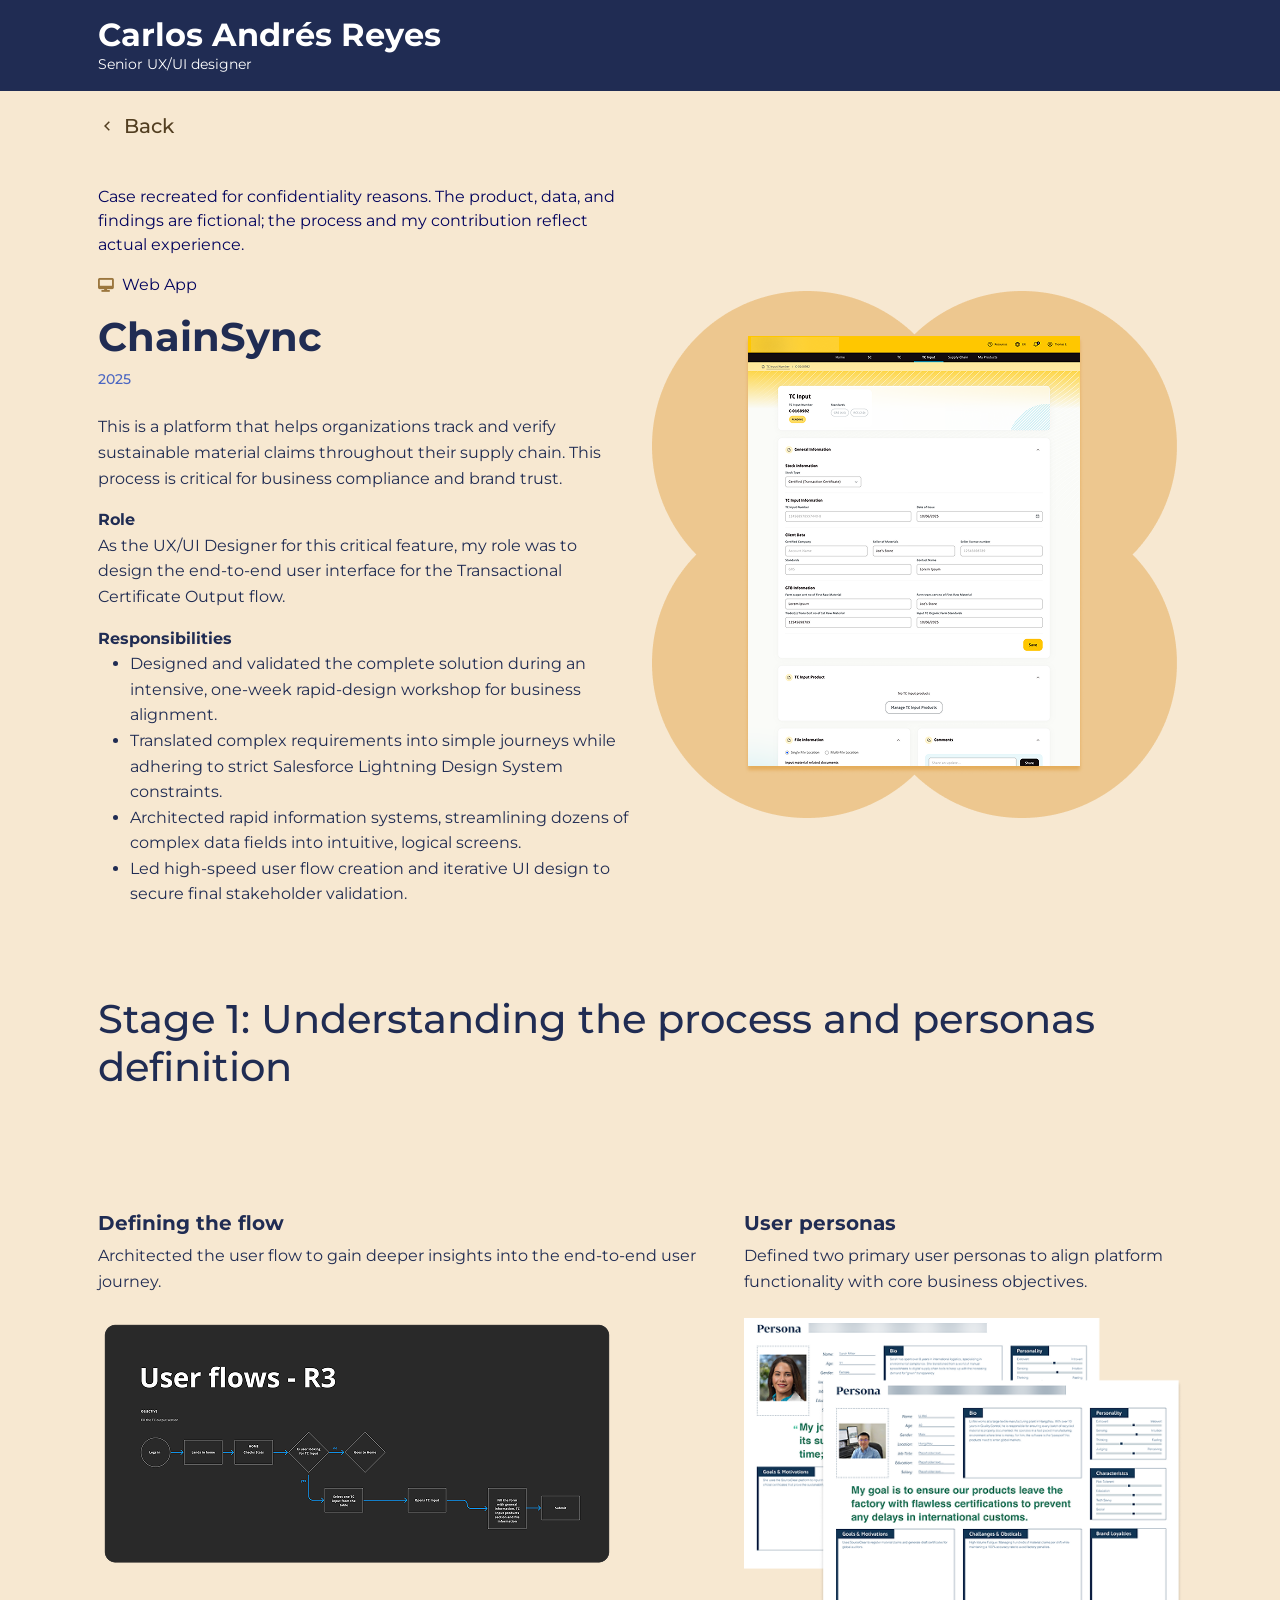
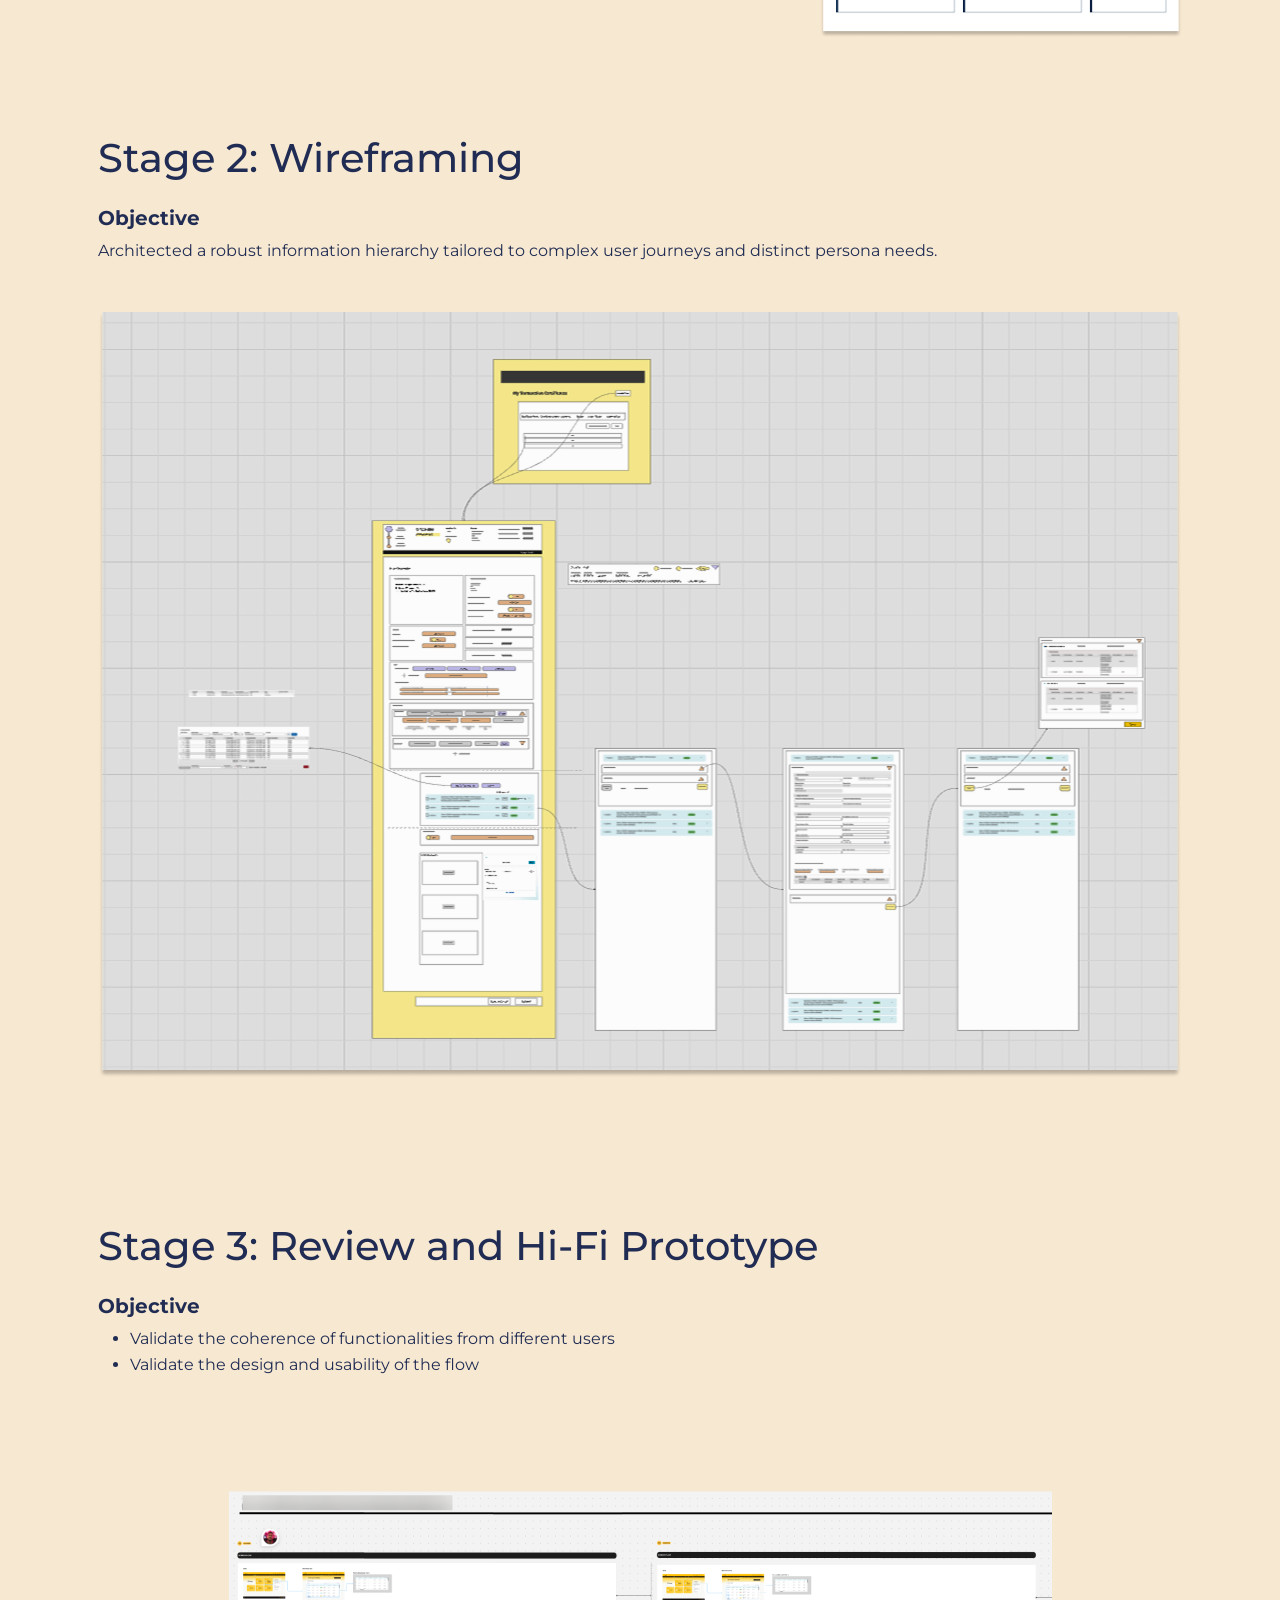
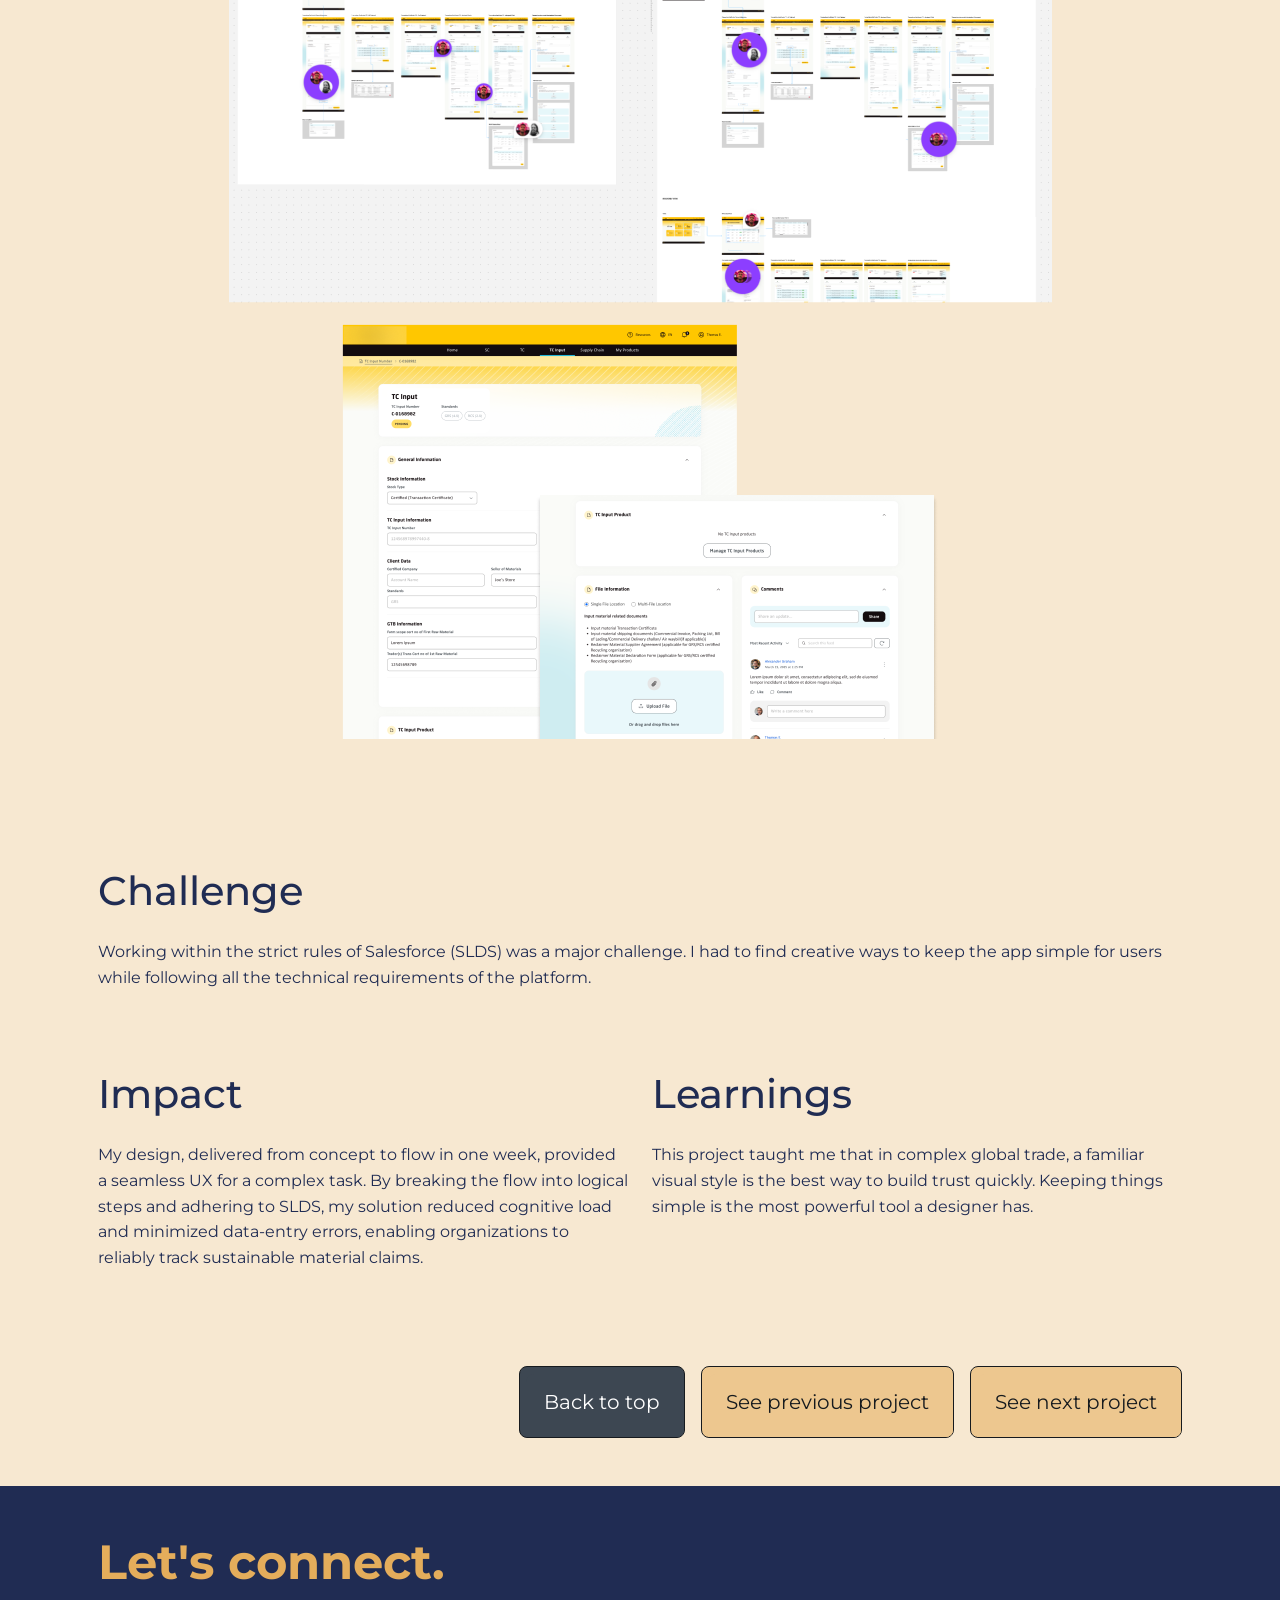
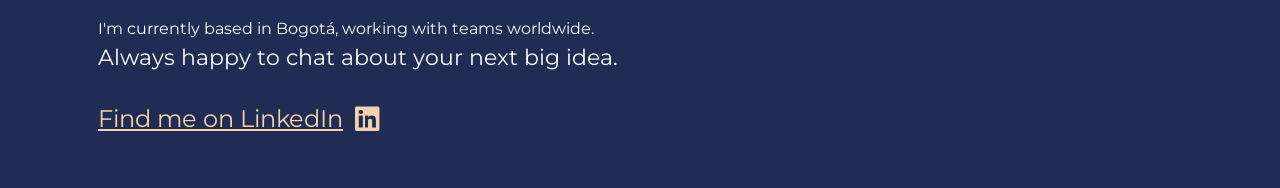
==== chainSync.html @ ac14415d "Mi primer commit - Portafolio" ====
<!DOCTYPE html>
<html lang="en">
<head>
    <meta charset="UTF-8">
    <meta name="viewport" content="width=device-width, initial-scale=1.0">
    <title>ChainSync Project | Carlos Andrés Reyes</title>
    
    <!-- Bootstrap 5.3 CSS -->
    <link href="https://cdn.jsdelivr.net/npm/bootstrap@5.3.2/dist/css/bootstrap.min.css" rel="stylesheet">
    
    <!-- Google Fonts -->
    <link rel="preconnect" href="https://fonts.googleapis.com">
    <link rel="preconnect" href="https://fonts.gstatic.com" crossorigin>
    <link href="https://fonts.googleapis.com/css2?family=Montserrat:wght@400;500;600;700;800;900&family=Poppins:ital,wght@0,400;0,600;1,400;1,500&display=swap" rel="stylesheet">
    
    <!-- Font Awesome -->
    <link rel="stylesheet" href="https://cdnjs.cloudflare.com/ajax/libs/font-awesome/6.5.1/css/all.min.css">
    
    <!-- Custom CSS -->
    <link rel="stylesheet" href="assets/css/style.css">

    <!-- Favicon -->
    <link rel="icon" type="image/png" sizes="96x96" href="assets/favicon/favicon-96x96.png">
    <link rel="icon" type="image/svg+xml" href="assets/favicon/favicon.svg">
    <link rel="shortcut icon" href="assets/favicon/favicon.ico">
    <link rel="apple-touch-icon" sizes="180x180" href="assets/favicon/apple-touch-icon.png">
    <link rel="manifest" href="assets/favicon/site.webmanifest">
    <!-- Google tag (gtag.js) -->
<script async src="https://www.googletagmanager.com/gtag/js?id=G-XY3TN9X7HS"></script>
<script>
  window.dataLayer = window.dataLayer || [];
  function gtag(){dataLayer.push(arguments);}
  gtag('js', new Date());

  gtag('config', 'G-XY3TN9X7HS');
</script>
</head>
<body>
    <!-- Header -->
    <header class="bg-dark-blue sticky-top">
        <div class="container-custom">
            <nav class="navbar navbar-expand-lg navbar-dark py-3">
                <div class="container-fluid px-0">
                    <a class="navbar-brand" href="index.html">
                        <div class="brand-text">
                            <h1 class="brand-name mb-0">Carlos Andrés Reyes</h1>
                            <p class="brand-subtitle mb-0">Senior UX/UI designer</p>
                        </div>
                    </a>
                </div>
            </nav>
        </div>
    </header>

    <!-- Main Content -->
    <main class="bg-beige">
        <!-- Back Link -->
        <div class="container-custom">
            <div class="back-link">
                <a href="index.html#work">
                    <svg width="18" height="18" viewBox="0 0 18 18" fill="none" class="back-arrow">
                        <path d="M9.879 9L6.1665 5.2875L7.227 4.227L12 9L7.227 13.773L6.1665 12.7125L9.879 9Z" fill="#523E21"/>
                    </svg>
                    Back
                </a>
            </div>
        </div>

        <!-- Hero Section -->
        <section class="hero-image-section">
            <div class="container-custom">
                <div class="row align-items-center">
                    <div class="col-lg-6">
                        <div class="project-badge mb-3">
                             <span>Case recreated for confidentiality reasons. The product, data, and findings are fictional; the process and my contribution reflect actual experience.</span>
                        </div>
                        <div class="project-badge mb-3">
                            <i class="fas fa-desktop"></i>
                            <span>Web App</span>
                        </div>
                        <h1 class="project-hero-title mb-2">ChainSync</h1>
                        <p class="project-hero-year mb-4">2025</p>
                        
                        <div class="project-description">
                            <p>This is a platform that helps organizations track and verify sustainable material claims throughout their supply chain. This process is critical for business compliance and brand trust.</p>
                            
                            <p class="mt-3"><strong>Role</strong></p>
                            <p>As the UX/UI Designer for this critical feature, my role was to design the end-to-end user interface for the Transactional Certificate Output flow.</p>
                            
                            <p class="mt-3"><strong>Responsibilities</strong></p>
                            <ul>
                                <li>Designed and validated the complete solution during an intensive, one-week rapid-design workshop for business alignment.</li>
                                <li>Translated complex requirements into simple journeys while adhering to strict Salesforce Lightning Design System constraints.</li>
                                <li>Architected rapid information systems, streamlining dozens of complex data fields into intuitive, logical screens.</li>
                                <li>Led high-speed user flow creation and iterative UI design to secure final stakeholder validation.</li>
                            </ul>
                        </div>
                    </div>
                    <div class="col-lg-6">
                        <div class="position-relative">
                            
                            <img src="assets/img/CS-001.png" alt="ChainSync Interface" class="img-fluid">
                        </div>
                    </div>
                </div>
            </div>
        </section>

        <!-- Stage 1 -->
        <section class="py-5">
            <div class="container-custom">
                <h2 class="section-stage-title mb-4">Stage 1: Understanding the process and personas definition</h2>
            </div>
        </section>

        <section class="py-5">
            <div class="container-custom">
                <div class="row g-4">
                    <div class="col-lg-7">
                        <h3 class="subsection-title">Defining the flow</h3>
                        <p class="subsection-description mb-4">Architected the user flow to gain deeper insights into the end-to-end user journey.</p>
                        <img src="assets/img/CS-002.png" alt="User Flow Diagram" >
                    </div>
                    <div class="col-lg-5">
                        <h3 class="subsection-title">User personas</h3>
                        <p class="subsection-description mb-4">Defined two primary user personas to align platform functionality with core business objectives.</p>
                        <div class="position-relative">
                            <img src="assets/img/CS-003.png" alt="User Persona 1" class="img-fluid">
                        </div>
                    </div>
                </div>
            </div>
        </section>

        <!-- Stage 2 -->
        <section class="py-5">
            <div class="container-custom">
                <h2 class="section-stage-title text-left mb-4">Stage 2: Wireframing</h2>
                
                <div class="my-4">
                    <h3 class="subsection-title">Objective</h3>
                    <p class="subsection-description">Architected a robust information hierarchy tailored to complex user journeys and distinct persona needs.</p>
                </div>
                
                <div class="text-center my-5">
                    <img src="assets/img/CS-004.png" alt="Wireframe" class="img-fluid">
                </div>
            </div>
        </section>

        <!-- Stage 3 -->
        <section class="py-5">
            <div class="container-custom">
                <h2 class="section-stage-title text-left mb-4">Stage 3: Review and Hi-Fi Prototype</h2>
                
                <div class="my-4">
                    <h3 class="subsection-title">Objective</h3>
                    <ul class="subsection-description">
                        <li>Validate the coherence of functionalities from different users</li>
                        <li>Validate the design and usability of the flow</li>
                    </ul>
                </div>
                
                <div class="text-center my-5">
                    <img src="assets/img/CS-005.png" alt="Hi-Fi Prototype" class="img-fluid">
                </div>
            </div>
        </section>

        <!-- Challenge Section -->
        <section class="challenge-section">
            <div class="container-custom">
                <h2 class="section-heading">Challenge</h2>
                <p class="section-text text-left mx-auto" style="max-width: 1148px;">
                    Working within the strict rules of Salesforce (SLDS) was a major challenge. I had to find creative ways to keep the app simple for users while following all the technical requirements of the platform.
                </p>
            </div>
        </section>

        <!-- Impact & Learnings Section -->
        <section class="py-5">
            <div class="container-custom">
                <div class="row g-4">
                    <div class="col-md-6">
                        <h2 class="section-heading">Impact</h2>
                        <p class="section-text">
                            My design, delivered from concept to flow in one week, provided a seamless UX for a complex task. By breaking the flow into logical steps and adhering to SLDS, my solution reduced cognitive load and minimized data-entry errors, enabling organizations to reliably track sustainable material claims.
                        </p>
                    </div>
                    <div class="col-md-6">
                        <h2 class="section-heading">Learnings</h2>
                        <p class="section-text">
                            This project taught me that in complex global trade, a familiar visual style is the best way to build trust quickly. Keeping things simple is the most powerful tool a designer has.
                        </p>
                    </div>
                </div>
            </div>
        </section>

        <!-- Navigation Buttons -->
        <section class="py-5">
            <div class="container-custom">
                <div class="d-flex justify-content-end gap-3 flex-wrap">
                    <a href="#" class="btn-secondary-custom back-to-top">Back to top</a>
                    <a href="neurosync.html" class="btn-primary-custom">See previous project</a>
                    <a href="retail-app.html" class="btn-primary-custom">See next project</a>
                </div>
            </div>
        </section>
    </main>

    <!-- Footer -->
    <footer class="footer bg-dark-blue">
        <div class="container-custom">
            <div class="py-5">
                <h2 class="footer-title">Let's connect.</h2>
                <div class="footer-content mt-4">
                    <p class="footer-text">I'm currently based in Bogotá, working with teams worldwide.</p>
                    <p class="footer-highlight">Always happy to chat about your next big idea.</p>
                </div>
                <div class="footer-links mt-4">
                    <a href="https://www.linkedin.com/in/carlosandresreyes" target="_blank" class="footer-link">
                        Find me on LinkedIn
                    </a>
                    <a href="https://www.linkedin.com/in/carlosandresreyes" target="_blank" class="footer-icon">
                        <i class="fab fa-linkedin"></i>
                    </a>
                </div>
            </div>
        </div>
    </footer>

    <!-- Bootstrap 5 JS -->
    <script src="https://cdn.jsdelivr.net/npm/bootstrap@5.3.2/dist/js/bootstrap.bundle.min.js"></script>
    
    <!-- Custom JS -->
    <script src="assets/js/main.js"></script>
</body>
</html>
---- assets/css/style.css ----
/* ============================================
   CSS Variables & Root Styles
   ============================================ */
:root {
    --color-beige: #f7e8d1;
    --color-dark-blue: #202c53;
    --color-gold: #edc78f;
    --color-gold-dark: #e4ad5b;
    --color-gold-light: #f1d4aa;
    --color-text-dark: #03045e;
    --color-text-medium: #4c67c2;
    --color-brown: #523e21;
    --color-brown-gold: #9b763e;
    --color-dark-gray: #3d4752;
    --color-white: #ffffff;
    
    --font-montserrat: 'Montserrat', sans-serif;
    --font-poppins: 'Poppins', sans-serif;
}

/* ============================================
   Global Styles
   ============================================ */
* {
    margin: 0;
    padding: 0;
    box-sizing: border-box;
}

body {
    font-family: var(--font-montserrat);
    background-color: var(--color-beige);
    color: var(--color-dark-blue);
    overflow-x: hidden;
}

html {
    scroll-behavior: smooth;
}

/* ============================================
   Typography
   ============================================ */
h1, h2, h3, h4, h5, h6 {
    font-family: var(--font-montserrat);
    font-weight: 700;
}

p {
    margin-bottom: 0;
}

/* ============================================
   Custom Container
   ============================================ */
.container-custom {
    max-width: 1280px;
    margin: 0 auto;
    padding-left: 98px;
    padding-right: 98px;
}

@media (max-width: 1024px) {
    .container-custom {
        padding-left: 48px;
        padding-right: 48px;
    }
}

@media (max-width: 768px) {
    .container-custom {
        padding-left: 24px;
        padding-right: 24px;
    }
}

/* ============================================
   Header Styles
   ============================================ */
.bg-dark-blue {
    background-color: var(--color-dark-blue) !important;
}

.navbar-brand {
    padding: 0;
}

.brand-text {
    color: var(--color-white);
}

.brand-name {
    font-size: 32px;
    font-weight: 700;
    line-height: 1.2;
}

.brand-subtitle {
    font-size: 14px;
    font-weight: 400;
}

.navbar-nav .nav-link {
    font-size: 14px;
    font-weight: 500;
    color: var(--color-white) !important;
    transition: all 0.3s ease;
    position: relative;
}

.navbar-nav .nav-link:hover {
    transform: translateY(-2px);
}

.navbar-nav .nav-link.active {
    font-weight: 600;
}

/* ============================================
   Hero Section
   ============================================ */
.hero-section {
    min-height: calc(100vh - 108px);
    display: flex;
    align-items: center;
}

.hero-greeting {
    font-size: 28px;
    font-weight: 400;
    color: var(--color-dark-blue);
    margin-bottom: 0;
}

.hero-title {
    font-size: 75px;
    font-weight: 700;
    line-height: 1.02;
    color: var(--color-dark-blue);
    margin: 3px 0;
}

.hero-location {
    font-size: 28px;
    font-weight: 400;
    color: var(--color-dark-blue);
    margin-top: 0;
}

/* Profile Image */
.profile-container {
    display: flex;
    justify-content: center;
    align-items: center;
}

.profile-circle {
    width: 331px;
    height: 331px;
    border-radius: 50%;
    position: relative;
    overflow: hidden;
    border: 4.4px solid #C0914C;
    background: linear-gradient(135deg, #fcfcfc 36.4%, #e7e7e7 79.84%);
}

.profile-image {
    width: 100%;
    height: 100%;
    object-fit: cover;
    position: relative;
    z-index: 1;
}

/* ============================================
   About Section
   ============================================ */
.about-section {
    padding-top: 80px !important;
    padding-bottom: 80px !important;
}

.section-title {
    font-size: 100px;
    font-weight: 700;
    color: var(--color-dark-blue);
    line-height: 1.16;
    margin-bottom: 32px;
}

.about-description {
    font-size: 24px;
    line-height: 1.6;
    color: var(--color-dark-blue);
    font-weight: 400;
}

/* Experience Timeline */
.experience-timeline {
    position: relative;
}

.timeline-item {
    position: relative;
    padding-left: 31px;
    margin-bottom: 52px;
}

.timeline-dot {
    position: absolute;
    left: 0;
    top: 13px;
    width: 13px;
    height: 13px;
    background-color: #3D549D;
    border-radius: 50%;
}

.timeline-content {
    padding-left: 20px;
}

.experience-title {
    font-size: 24px;
    font-weight: 700;
    color: var(--color-dark-blue);
    margin-bottom: 4px;
}

.experience-role {
    font-size: 20px;
    font-weight: 500;
    font-style: italic;
    color: var(--color-dark-blue);
    margin-bottom: 20px;
    font-family: var(--font-poppins);
}

.experience-description {
    font-size: 24px;
    line-height: 1.6;
    color: var(--color-dark-blue);
    font-weight: 400;
}

/* Skills Section */
.skills-section {
    margin-top: 48px;
}

.skills-title {
    font-size: 24px;
    font-weight: 700;
    color: var(--color-dark-blue);
    margin-bottom: 16px;
}

.skills-list {
    font-size: 24px;
    line-height: 1.6;
    color: var(--color-dark-blue);
    list-style-type: disc;
    padding-left: 24px;
}

.skills-description {
    font-size: 24px;
    line-height: 1.6;
    color: var(--color-dark-blue);
}

/* Custom Button */
.btn-custom {
    background-color: var(--color-gold);
    border: 1px solid #161a1e;
    border-radius: 6px;
    padding: 12px 24px;
    font-size: 20px;
    font-weight: 400;
    color: #161a1e;
    text-decoration: none;
    display: inline-block;
    position: relative;
    transition: all 0.3s ease;
}

.btn-custom::before {
    content: '';
    position: absolute;
    top: 7px;
    left: 6px;
    right: -7px;
    bottom: -7px;
    background-color: var(--color-gold);
    border-radius: 6px;
    z-index: -1;
}

.btn-custom:hover {
    transform: translateY(-2px);
    box-shadow: 0 4px 12px rgba(0, 0, 0, 0.15);
}

/* ============================================
   Work Section
   ============================================ */
.work-section {
    padding-top: 80px !important;
    padding-bottom: 80px !important;
}

.project-card {
    display: block;
    transition: transform 0.3s ease;
}

.project-card:hover {
    transform: translateY(-8px);
}

.project-image-container {
    width: 100%;
    height: 372px;
    background-color: #f5ee84;
    border-radius: 4px;
    overflow: hidden;
    position: relative;
}

.project-image {
    width: 100%;
    height: 100%;
    object-fit: cover;
}

.project-info {
    padding-top: 16px;
}

.project-date {
    font-size: 15px;
    font-style: italic;
    color: var(--color-text-dark);
    font-family: var(--font-poppins);
    margin-bottom: 4px;
}

.project-type {
    display: flex;
    align-items: center;
    gap: 8px;
    font-size: 16px;
    color: var(--color-text-dark);
    margin-bottom: 4px;
}

.project-type i {
    color: #c0914c;
    font-size: 14px;
}

.project-title {
    font-size: 24px;
    font-weight: 600;
    color: var(--color-text-dark);
    font-family: var(--font-poppins);
    margin: 0;
}

/* ============================================
   Footer Styles
   ============================================ */
.footer {
    background-color: var(--color-dark-blue);
    color: var(--color-white);
}

.footer-title {
    font-size: 48px;
    font-weight: 700;
    color: var(--color-gold-dark);
}

.footer-text {
    font-size: 16px;
    line-height: 1.6;
    color: var(--color-white);
}

.footer-highlight {
    font-size: 22px;
    color: var(--color-white);
    font-weight: 400;
}

.footer-links {
    display: flex;
    gap: 12px;
    align-items: center;
}

.footer-link {
    font-size: 24px;
    color: var(--color-gold-light);
    text-decoration: underline;
    transition: color 0.3s ease;
}

.footer-link:hover {
    color: var(--color-gold);
}

.footer-icon {
    font-size: 28px;
    color: var(--color-gold-light);
    transition: color 0.3s ease;
}

.footer-icon:hover {
    color: var(--color-gold);
}

/* ============================================
   Project Pages Styles
   ============================================ */
.back-link {
    padding: 20px 0;
}

.back-link a {
    display: flex;
    align-items: center;
    gap: 8px;
    text-decoration: none;
    color: var(--color-brown);
    font-size: 20px;
    font-weight: 500;
    transition: all 0.3s ease;
}

.back-link a:hover {
    transform: translateX(-4px);
}

.back-arrow {
    width: 18px;
    height: 18px;
    transform: rotate(180deg) scaleY(-1);
}

.hero-image-section {
    padding: 24px 0;
}

.hero-shape-container {
    position: relative;
    width: 525px;
    height: 527px;
}

.hero-shape-bg {
    fill: var(--color-gold);
}

.hero-screenshot {
    position: absolute;
    box-shadow: 0px 4px 4px rgba(228, 173, 91, 1);
}

.project-badge {
    display: inline-flex;
    align-items: center;
    gap: 8px;
    font-size: 16px;
    color: var(--color-text-dark);
}

.project-badge i {
    color: var(--color-brown-gold);
    font-size: 14px;
}

.project-hero-title {
    font-size: 40px;
    font-weight: 700;
    color: var(--color-dark-blue);
}

.project-hero-year {
    font-size: 14px;
    font-weight: 500;
    color: var(--color-text-medium);
}

.project-description {
    font-size: 16px;
    line-height: 1.6;
    color: var(--color-dark-blue);
}

.project-description strong {
    font-weight: 700;
}

.section-stage-title {
    font-size: 40px;
    font-weight: 500;
    color: var(--color-dark-blue);
}

.subsection-title {
    font-size: 20px;
    font-weight: 700;
    color: var(--color-dark-blue);
    margin-bottom: 8px;
}

.subsection-description {
    font-size: 16px;
    line-height: 1.6;
    color: var(--color-dark-blue);
}

.project-image-full {
    width: 100%;
    height: auto;
    box-shadow: 0 4px 4px rgba(0, 0, 0, 0.25);
}

.btn-secondary-custom {
    background-color: var(--color-dark-gray);
    border: 1px solid #161a1e;
    border-radius: 8px;
    padding: 20px 24px;
    font-size: 20px;
    color: var(--color-white);
    text-decoration: none;
    display: inline-block;
    position: relative;
    transition: all 0.3s ease;
}

.btn-secondary-custom::before {
    content: '';
    position: absolute;
    top: 7px;
    left: 6px;
    right: -7px;
    bottom: -7px;
    background-color: var(--color-dark-gray);
    border-radius: 8px;
    z-index: -1;
}

.btn-primary-custom {
    background-color: var(--color-gold);
    border: 1px solid #161a1e;
    border-radius: 8px;
    padding: 20px 24px;
    font-size: 20px;
    color: #161a1e;
    text-decoration: none;
    display: inline-block;
    position: relative;
    transition: all 0.3s ease;
}

.btn-primary-custom::before {
    content: '';
    position: absolute;
    top: 7px;
    left: 6px;
    right: -7px;
    bottom: -7px;
    background-color: var(--color-gold);
    border-radius: 8px;
    z-index: -1;
}

.btn-secondary-custom:hover,
.btn-primary-custom:hover {
    transform: translateY(-2px);
}

/* Challenge, Impact, Learnings Sections */
.challenge-section,
.impact-section,
.learnings-section {
    padding: 32px 0;
}

.section-heading {
    font-size: 40px;
    font-weight: 500;
    color: var(--color-dark-blue);
    text-align: left;
    margin-bottom: 24px;
}

.section-text {
    font-size: 16px;
    line-height: 1.6;
    color: var(--color-dark-blue);
}

/* ============================================
   Responsive Design
   ============================================ */
@media (max-width: 992px) {
    .hero-title {
        font-size: 60px;
    }
    
    .section-title {
        font-size: 80px;
    }
    
    .about-description,
    .experience-description,
    .skills-list,
    .skills-description {
        font-size: 20px;
    }
    
    .profile-circle {
        width: 280px;
        height: 280px;
    }
}

@media (max-width: 768px) {
    .hero-greeting,
    .hero-location {
        font-size: 24px;
    }
    
    .hero-title {
        font-size: 48px;
    }
    
    .section-title {
        font-size: 60px;
    }
    
    .brand-name {
        font-size: 24px;
    }
    
    .footer-title {
        font-size: 36px;
    }
    
    .about-description,
    .experience-description,
    .skills-list,
    .skills-description {
        font-size: 18px;
    }
    
    .experience-title {
        font-size: 20px;
    }
    
    .experience-role {
        font-size: 18px;
    }
    
    .profile-circle {
        width: 240px;
        height: 240px;
    }
    
    .project-image-container {
        height: 280px;
    }
    
    .section-stage-title,
    .section-heading {
        font-size: 32px;
    }
}

@media (max-width: 576px) {
    .hero-title {
        font-size: 36px;
    }
    
    .section-title {
        font-size: 48px;
    }
    
    .hero-section {
        min-height: auto;
    }
    
    .profile-circle {
        width: 200px;
        height: 200px;
    }
    
    .footer-title {
        font-size: 28px;
    }
    
    .project-image-container {
        height: 240px;
    }
}

/* ============================================
   Utility Classes
   ============================================ */
.bg-beige {
    background-color: var(--color-beige) !important;
}

.text-gold {
    color: var(--color-gold) !important;
}

.text-dark-blue {
    color: var(--color-dark-blue) !important;
}

/* Smooth Transitions */
a,
button,
.project-card,
.nav-link {
    transition: all 0.3s ease;
}

/* ============================================
   Ripple Effect Animation
   ============================================ */
.ripple-effect {
    position: absolute;
    border-radius: 50%;
    background-color: rgba(255, 255, 255, 0.6);
    pointer-events: none;
    transform: scale(0);
    animation: ripple-animation 0.6s ease-out;
}

@keyframes ripple-animation {
    to {
        transform: scale(4);
        opacity: 0;
    }
}

/* Enhanced Button Transitions */
.btn-primary-custom,
.btn-secondary-custom,
.project-card {
    position: relative;
    overflow: hidden;
    transition: all 0.3s cubic-bezier(0.4, 0, 0.2, 1);
    will-change: transform;
}

.btn-primary-custom:hover,
.btn-secondary-custom:hover {
    box-shadow: 0 8px 16px rgba(155, 118, 62, 0.3);
}

.btn-primary-custom:active,
.btn-secondary-custom:active {
    transform: translateY(-2px) scale(0.98) !important;
}

/* ============================================
   AOS Animation Overrides
   ============================================ */
[data-aos] {
    pointer-events: auto;
}

.aos-animate {
    pointer-events: auto;
}

/* Smooth transition for language changes */
body {
    transition: opacity 0.15s ease-in-out;
}
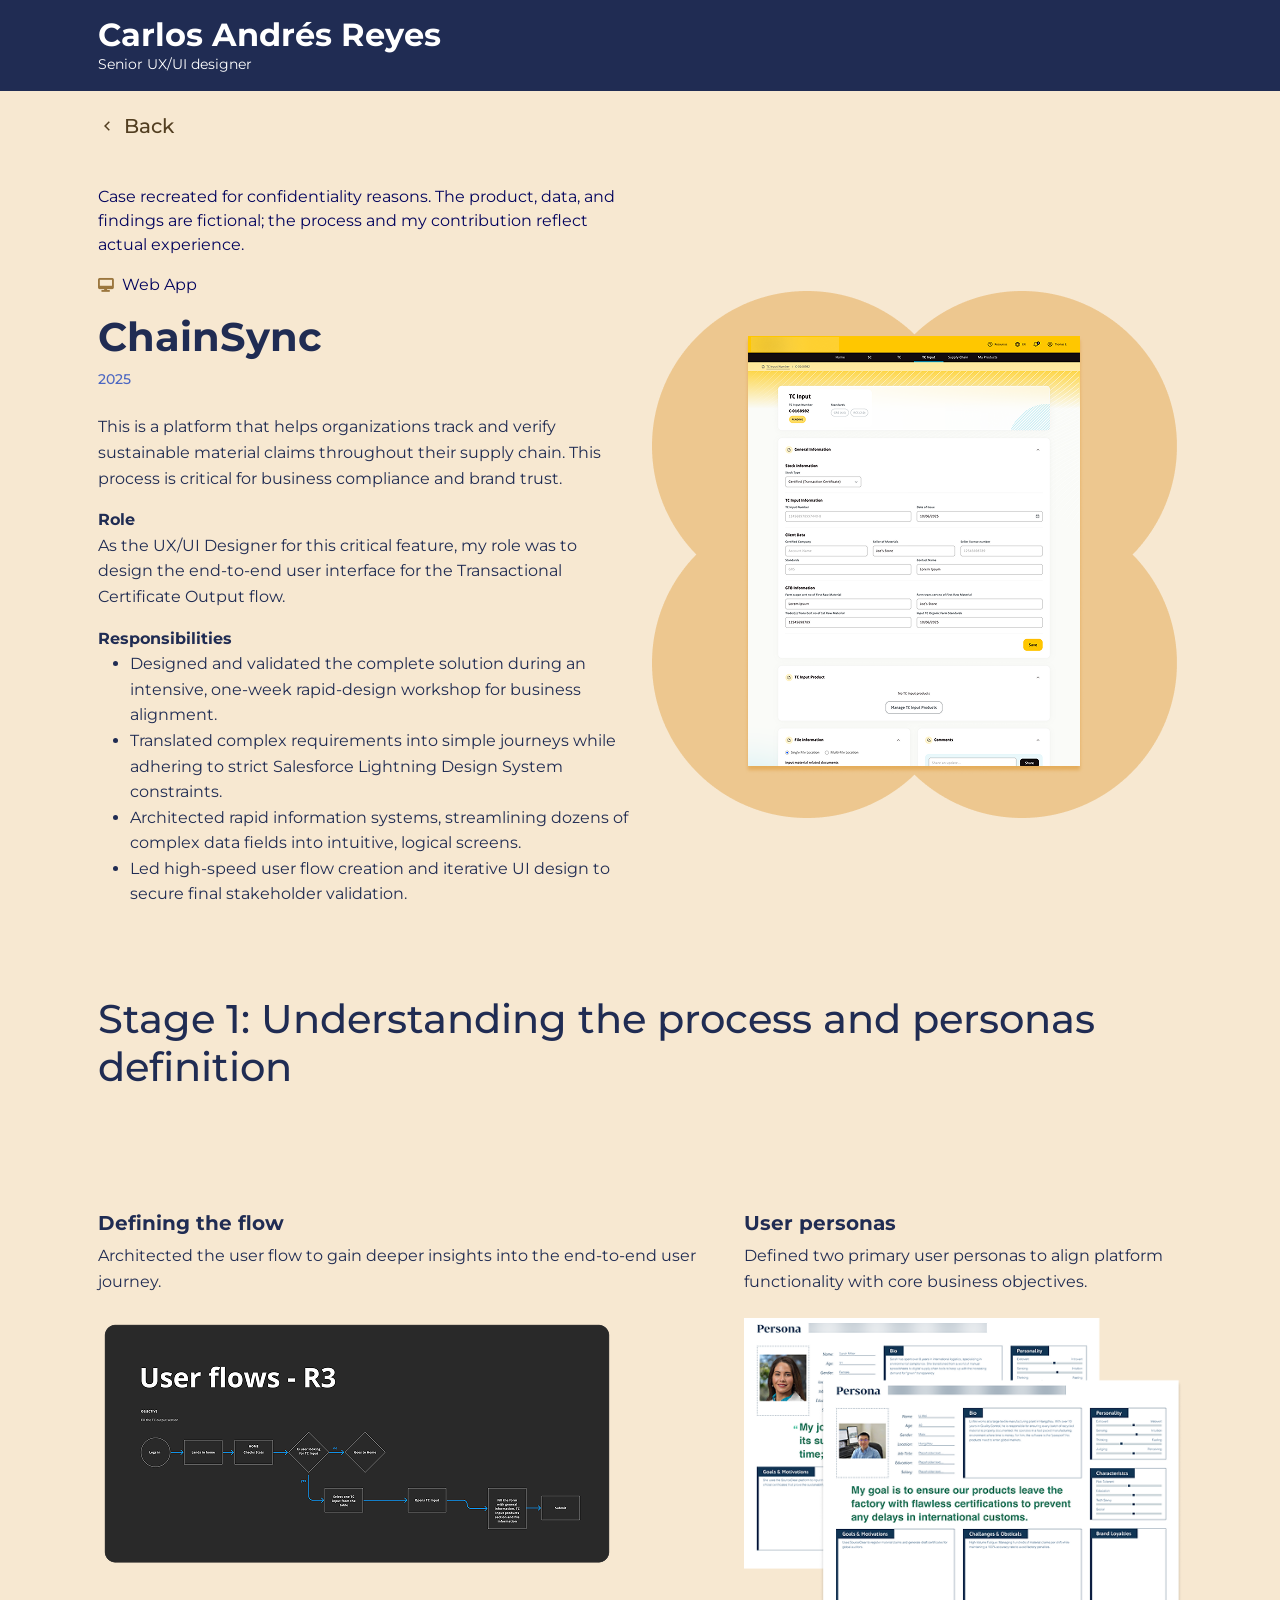
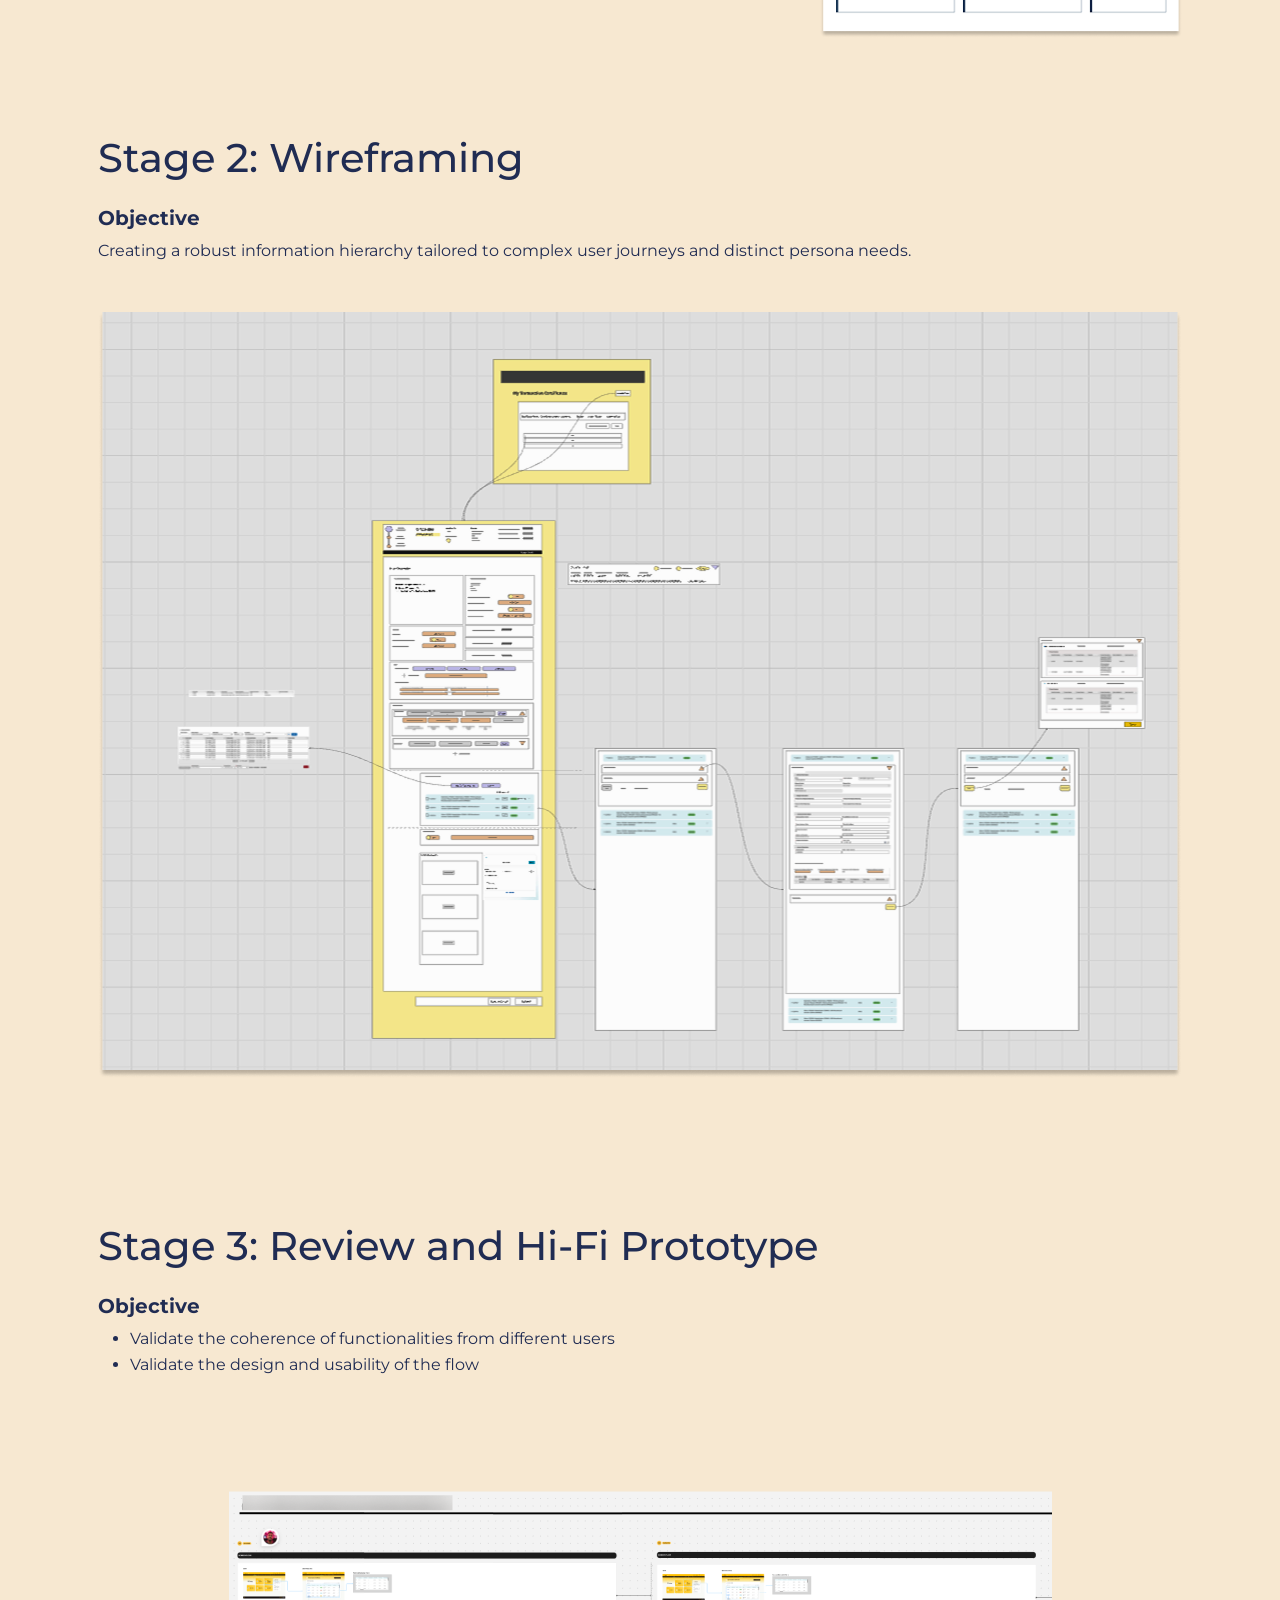
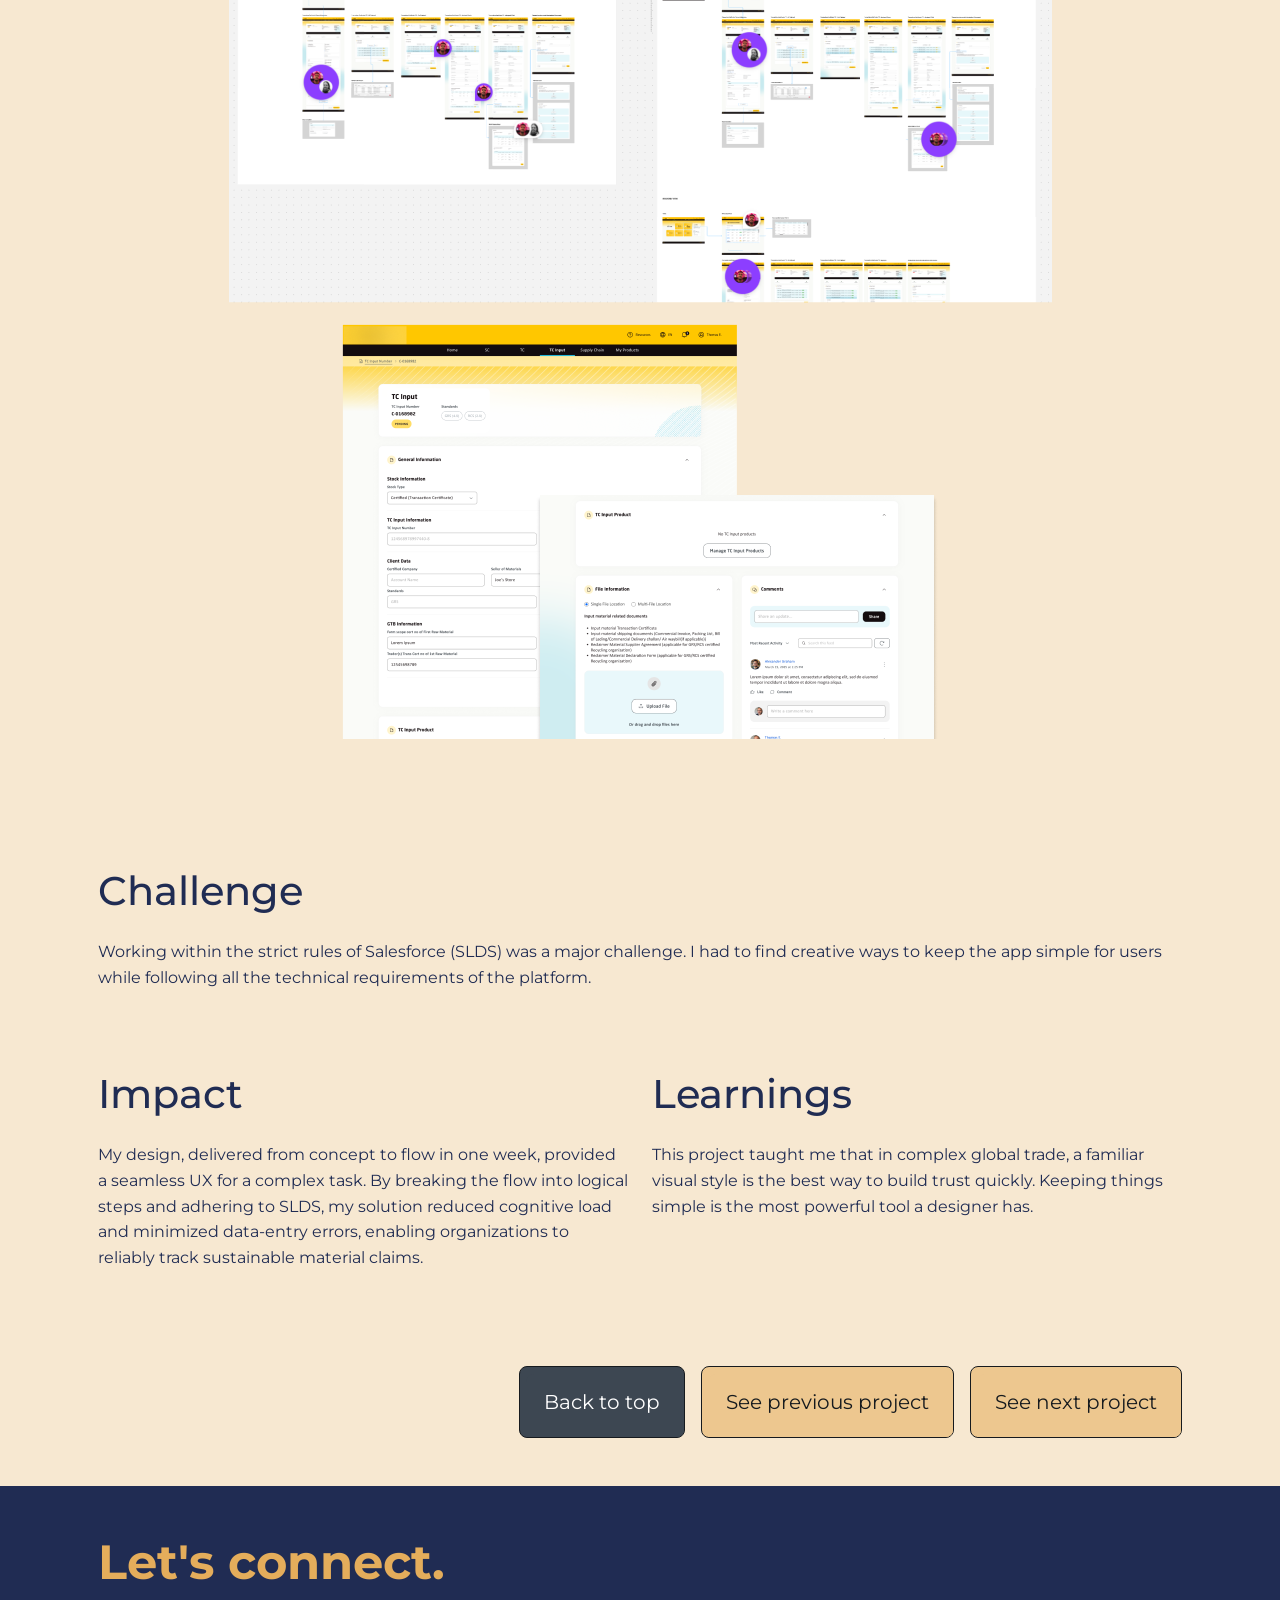
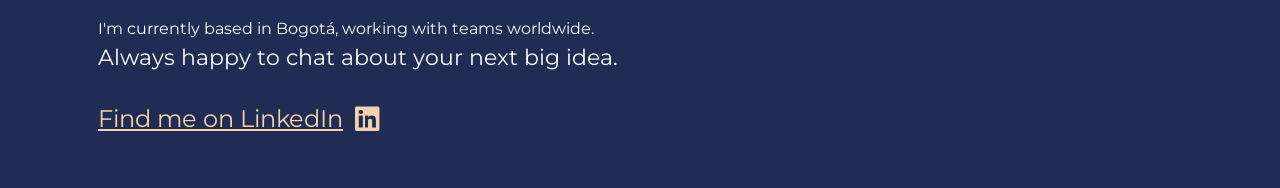
==== commit 006df110: "cambio de texto en objetivo" ====
--- a/chainSync.html
+++ b/chainSync.html
@@ -139,7 +139,7 @@
                 
                 <div class="my-4">
                     <h3 class="subsection-title">Objective</h3>
-                    <p class="subsection-description">Architected a robust information hierarchy tailored to complex user journeys and distinct persona needs.</p>
+                    <p class="subsection-description">Creating a robust information hierarchy tailored to complex user journeys and distinct persona needs.</p>
                 </div>
                 
                 <div class="text-center my-5">
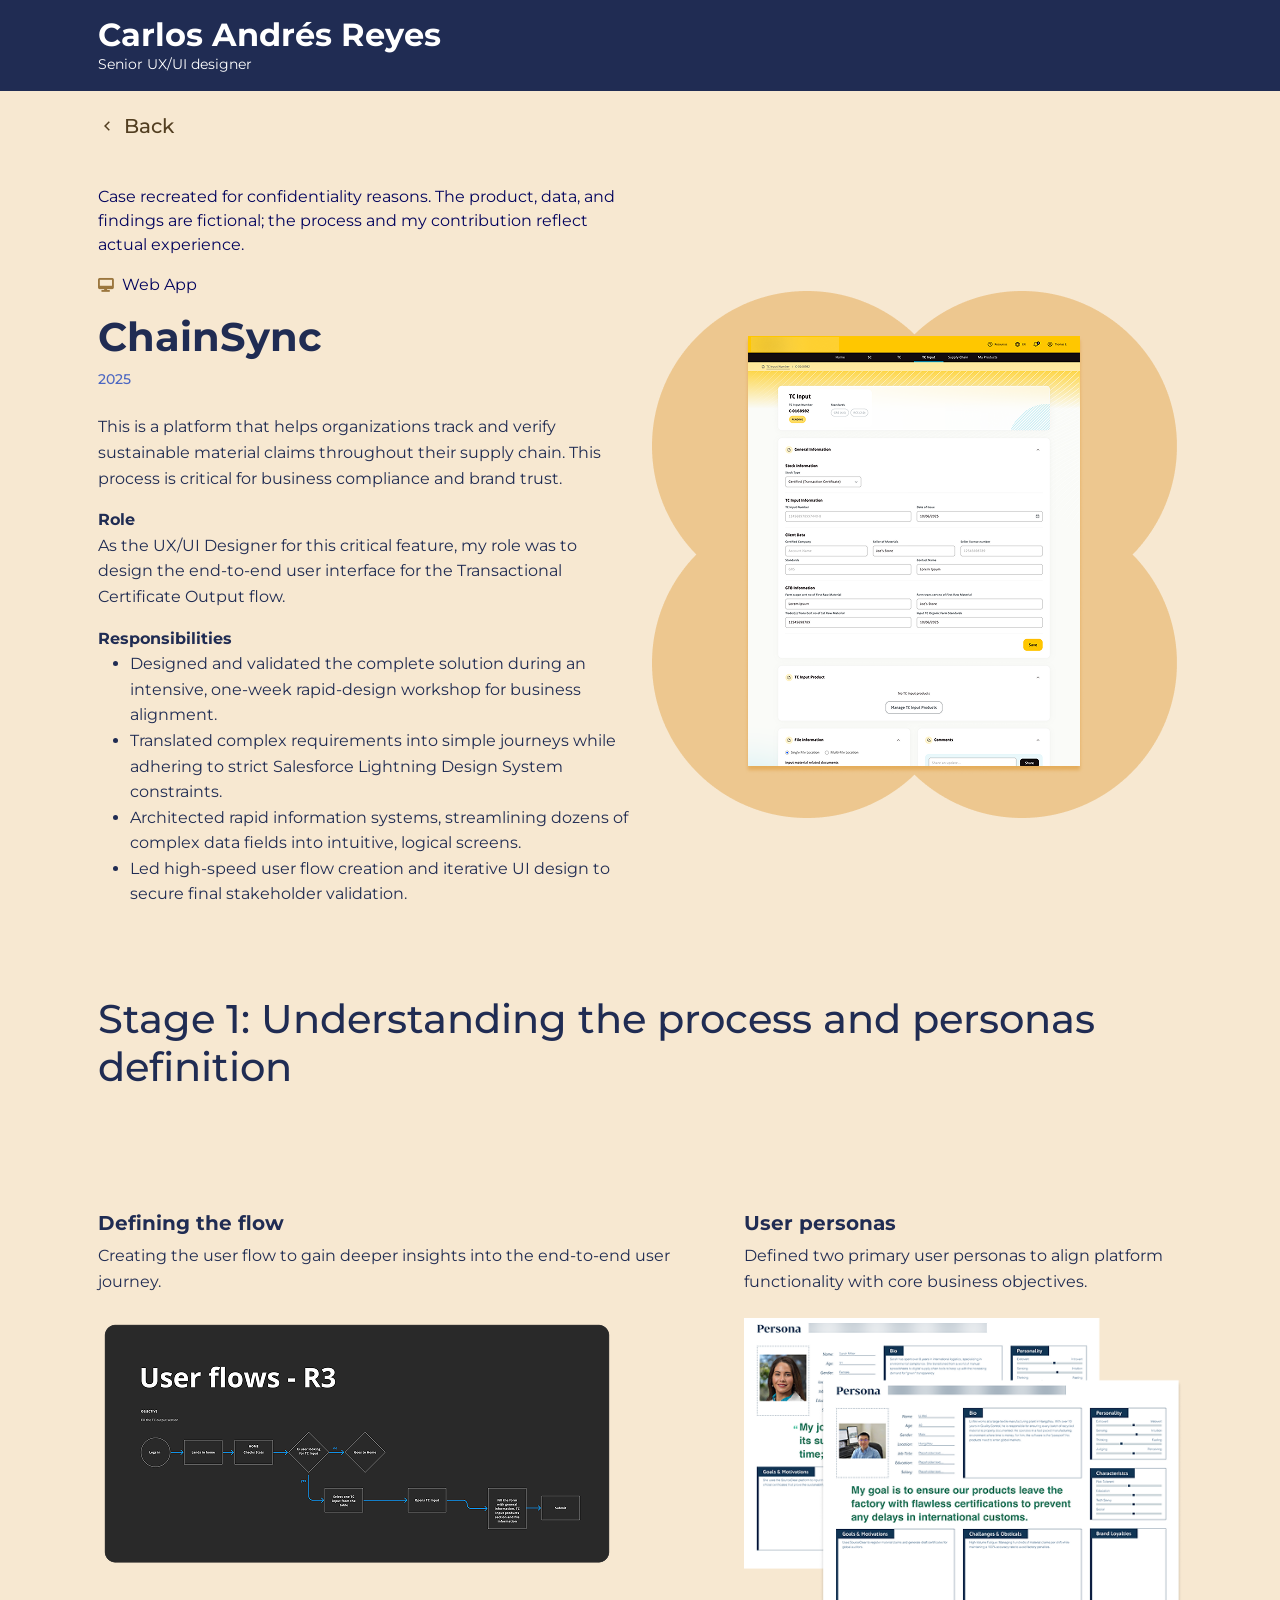
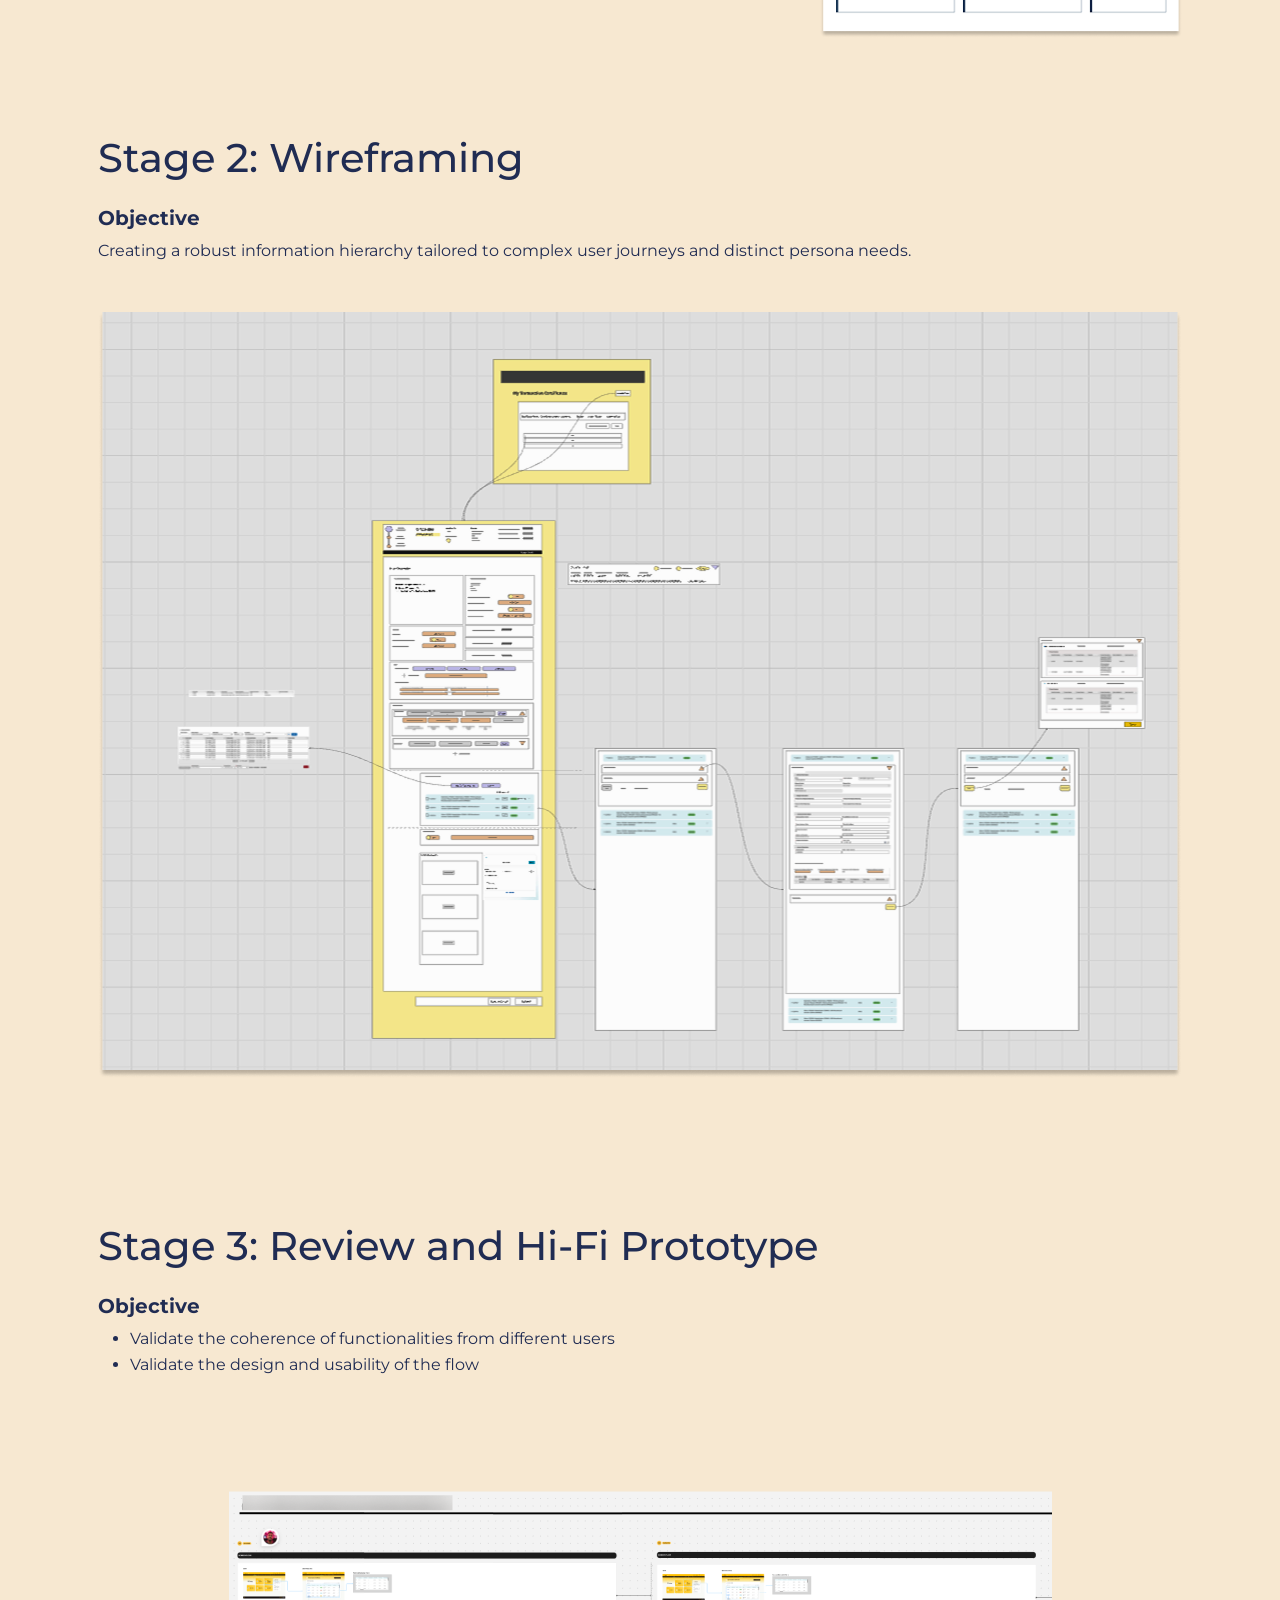
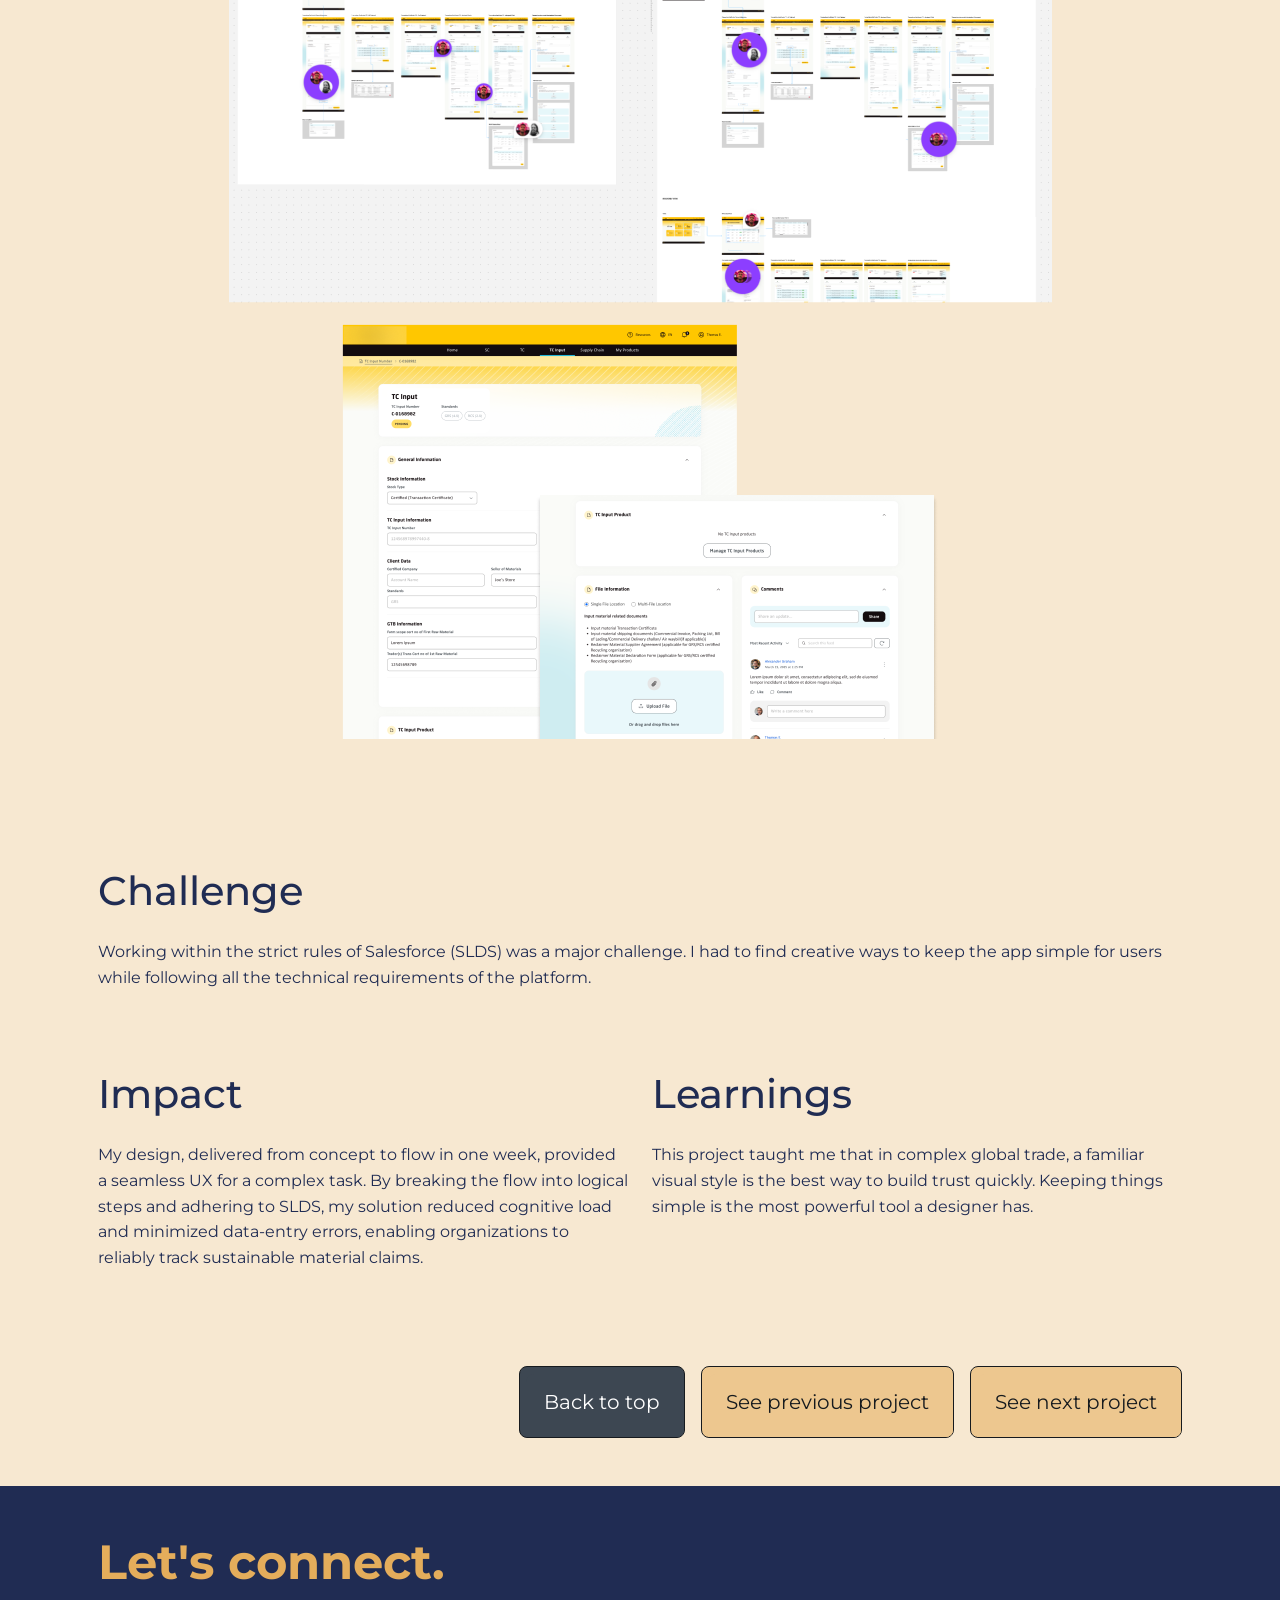
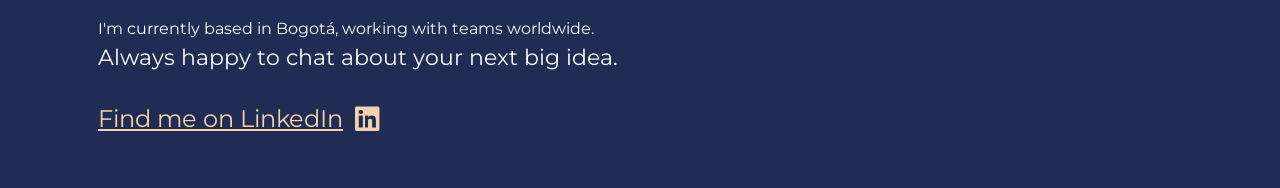
==== commit c262f91d: "cambio de texto en objetivo" ====
--- a/chainSync.html
+++ b/chainSync.html
@@ -118,7 +118,7 @@
                 <div class="row g-4">
                     <div class="col-lg-7">
                         <h3 class="subsection-title">Defining the flow</h3>
-                        <p class="subsection-description mb-4">Architected the user flow to gain deeper insights into the end-to-end user journey.</p>
+                        <p class="subsection-description mb-4">Creating the user flow to gain deeper insights into the end-to-end user journey.</p>
                         <img src="assets/img/CS-002.png" alt="User Flow Diagram" >
                     </div>
                     <div class="col-lg-5">
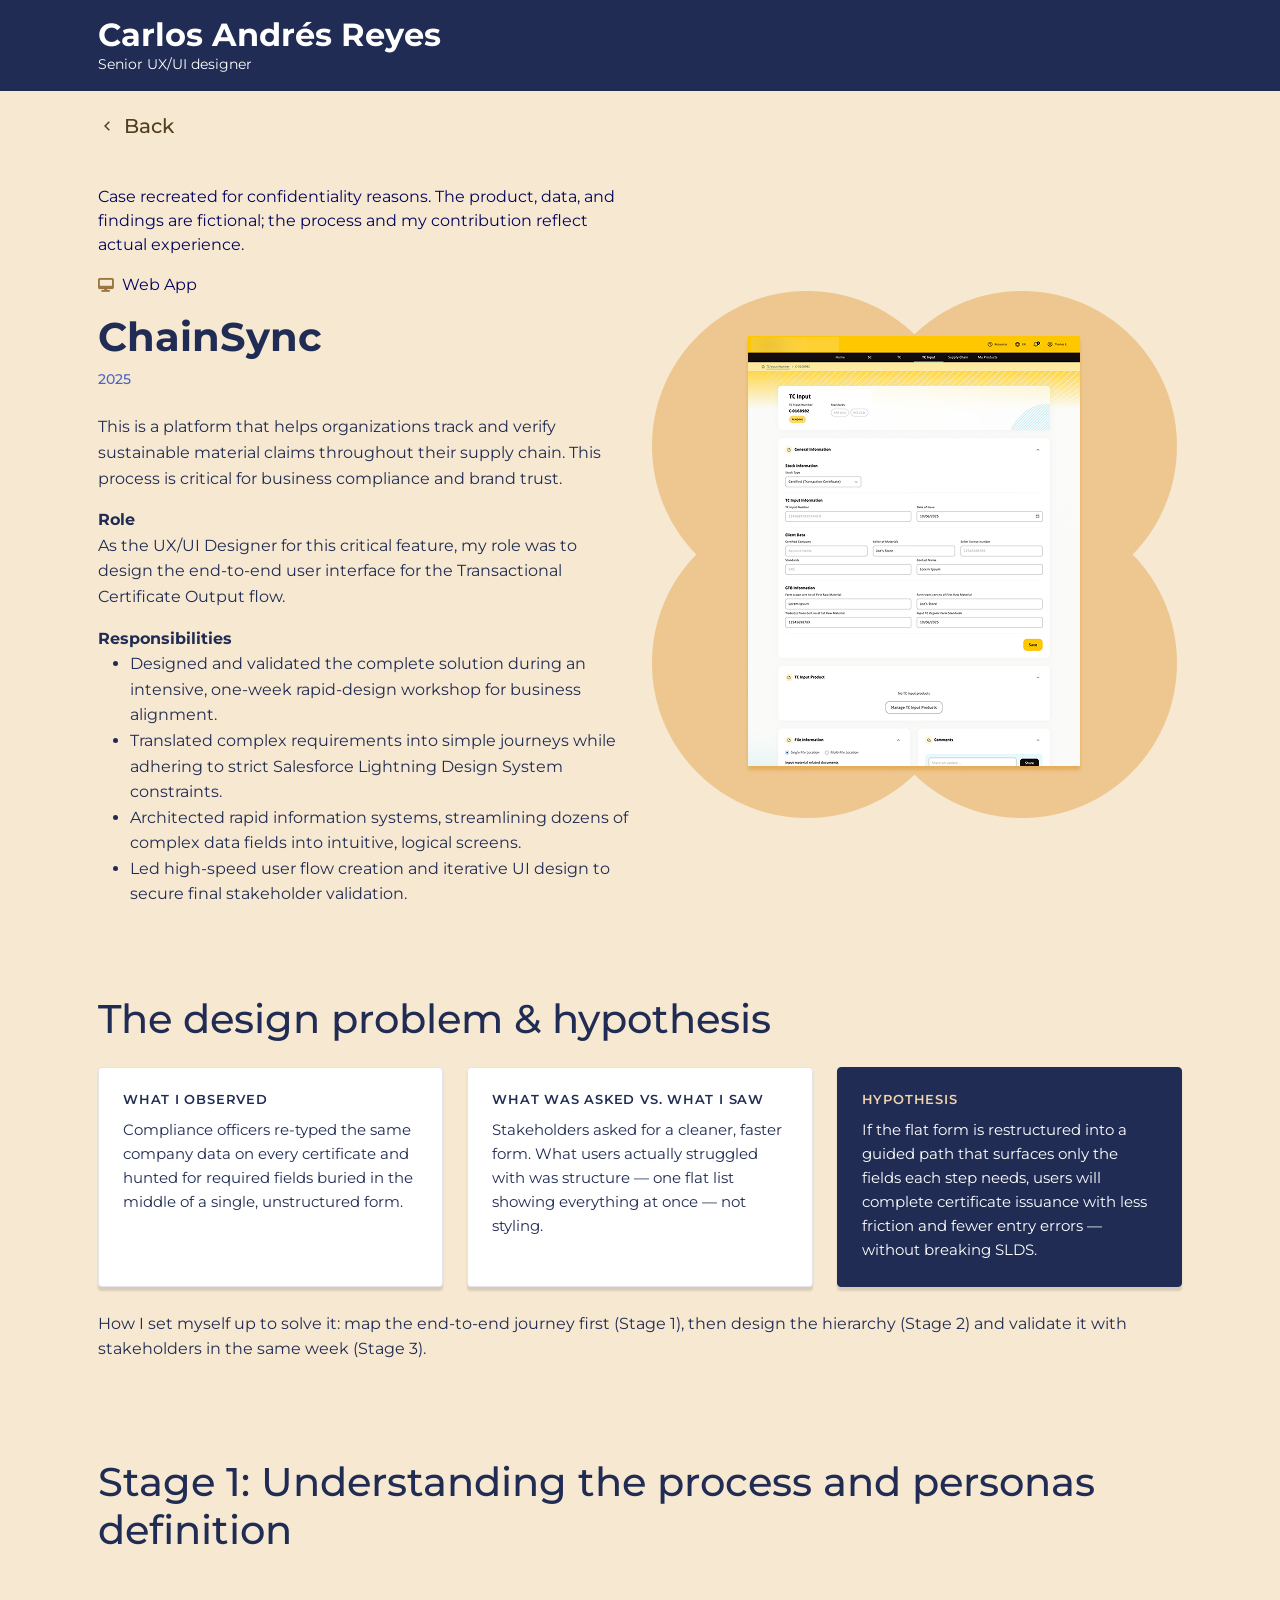
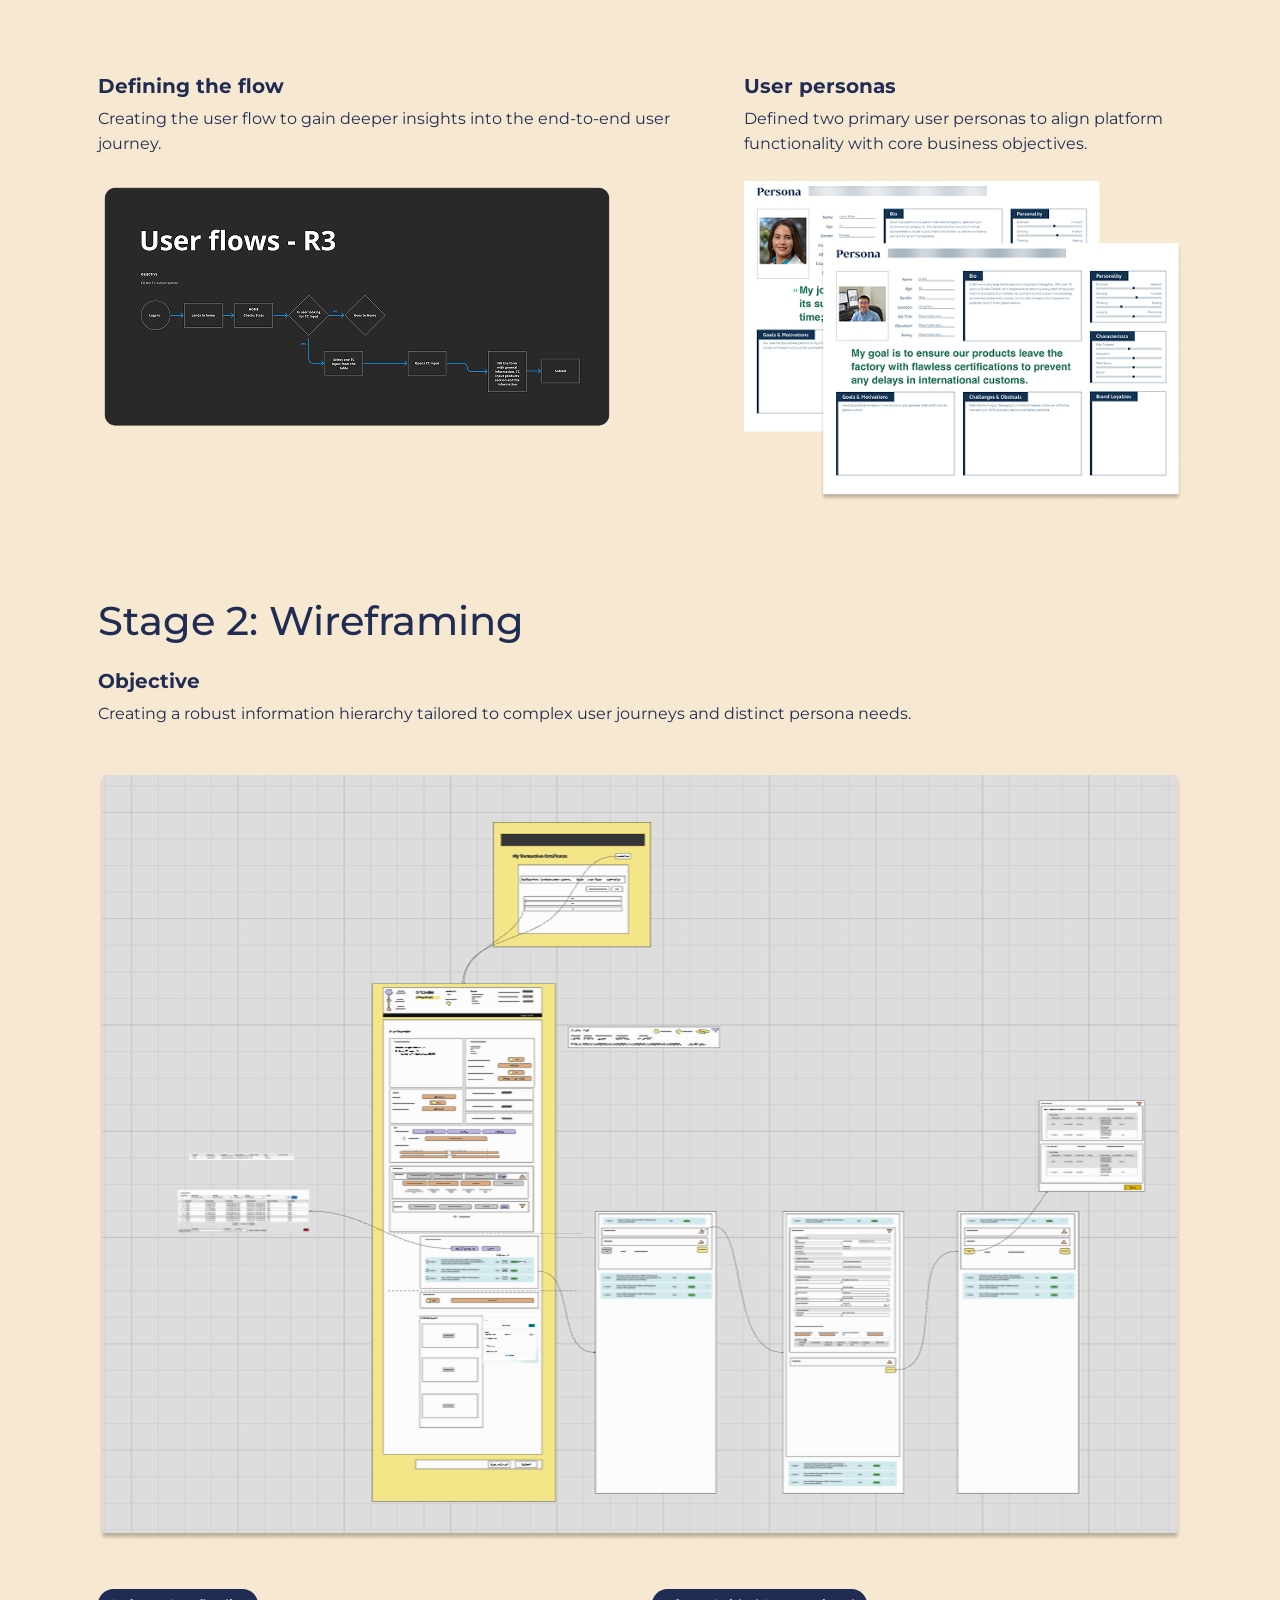
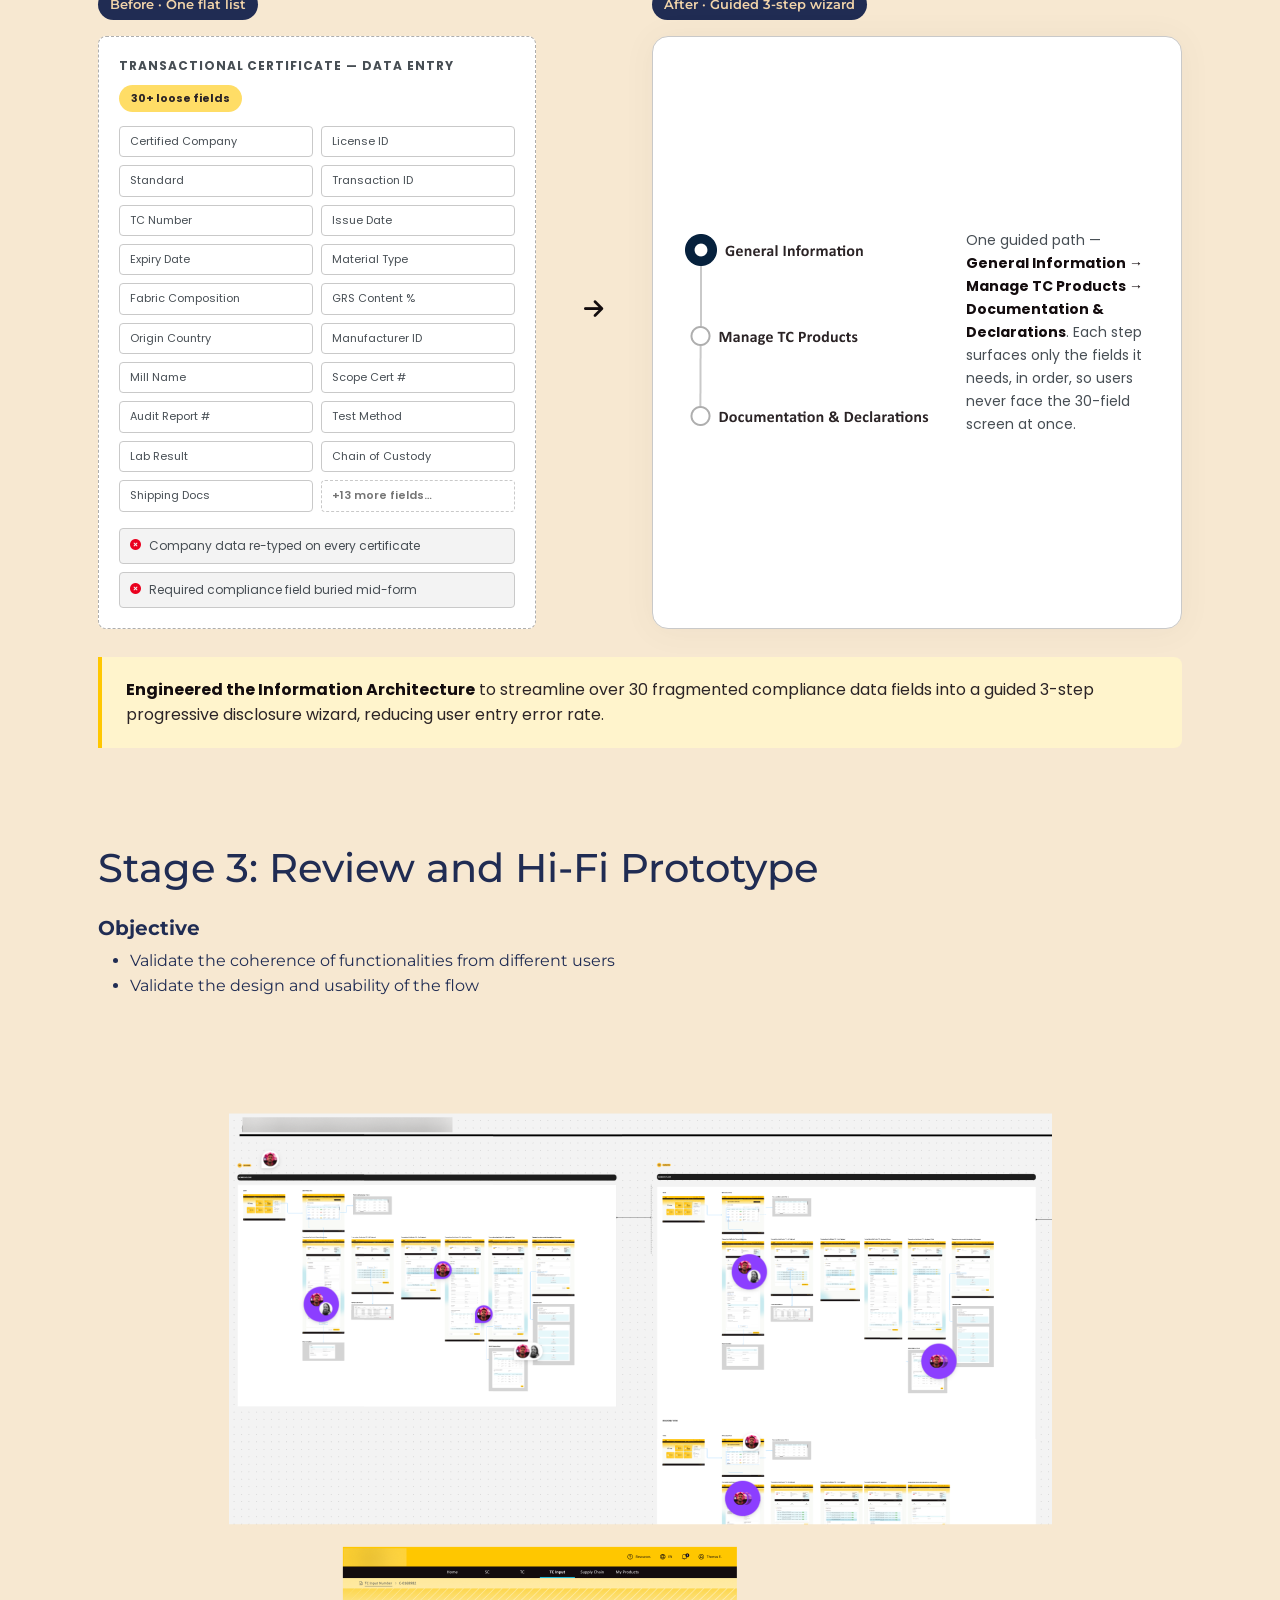
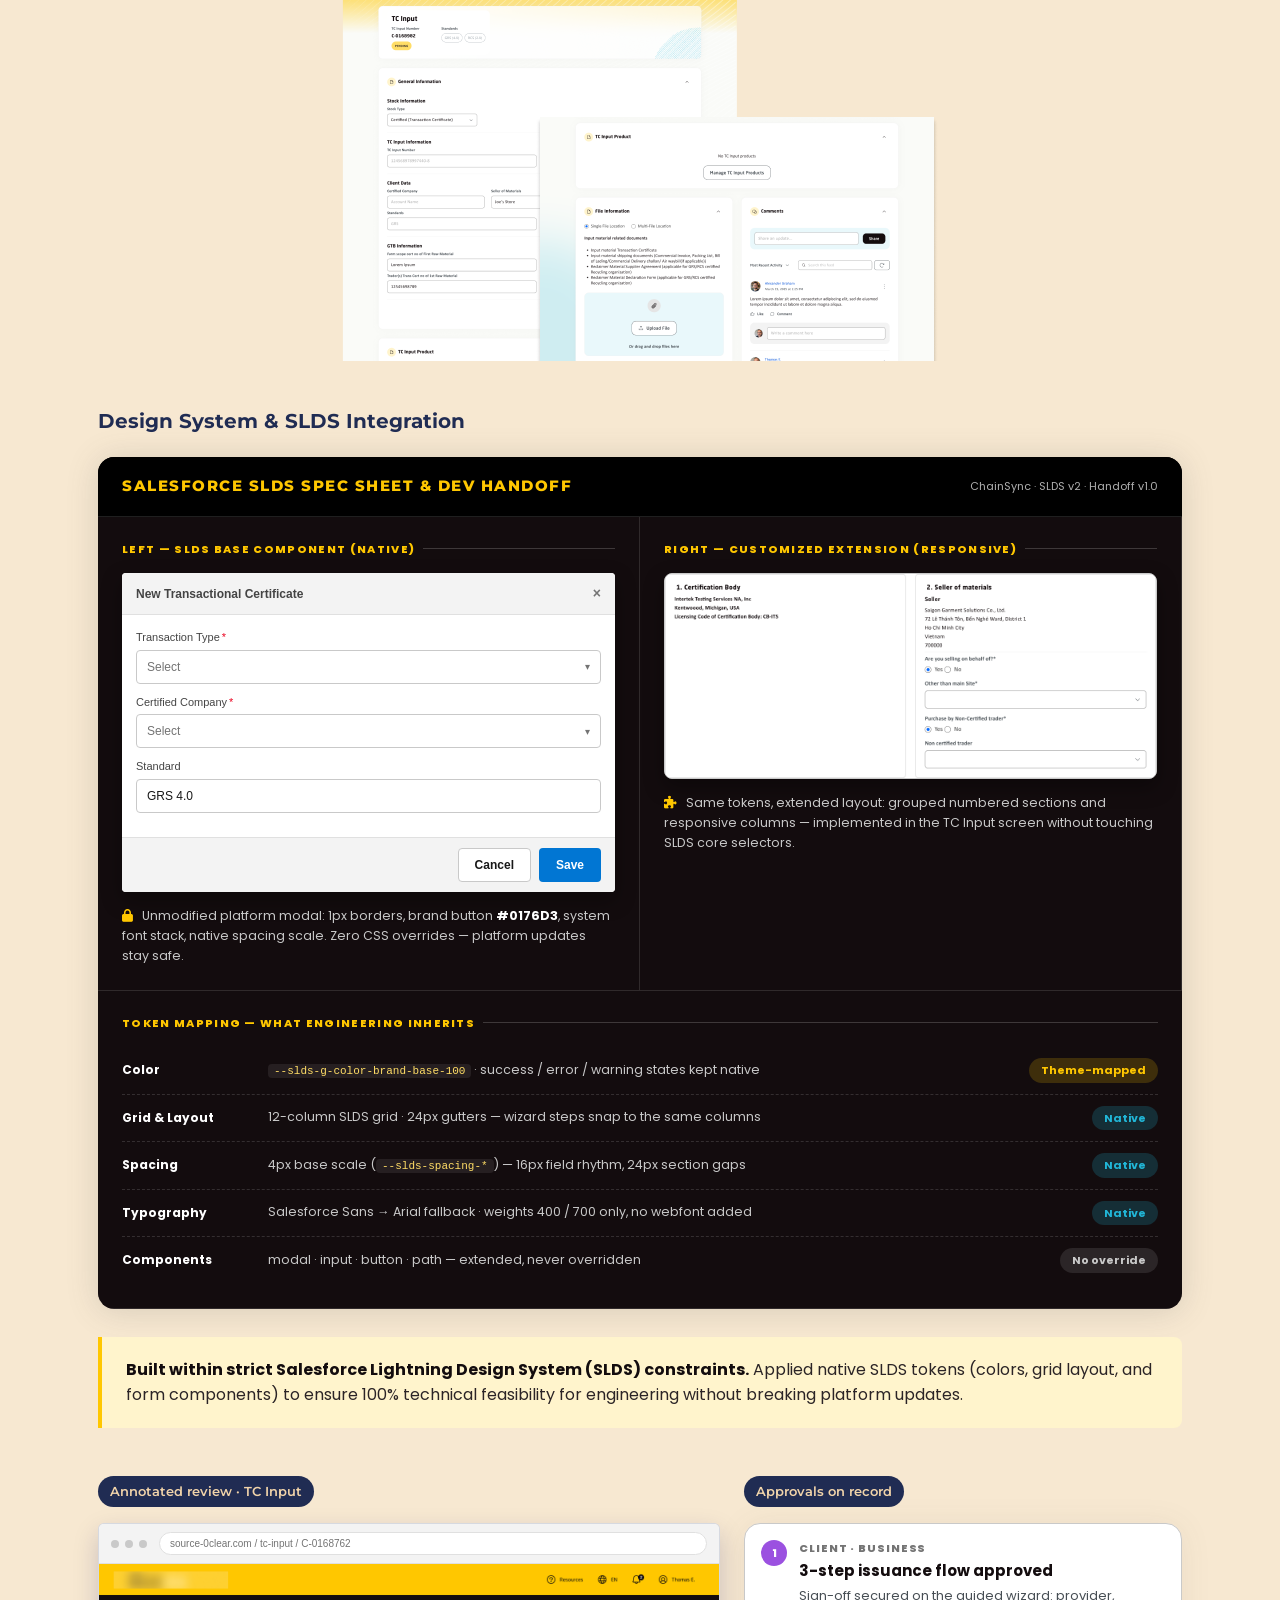
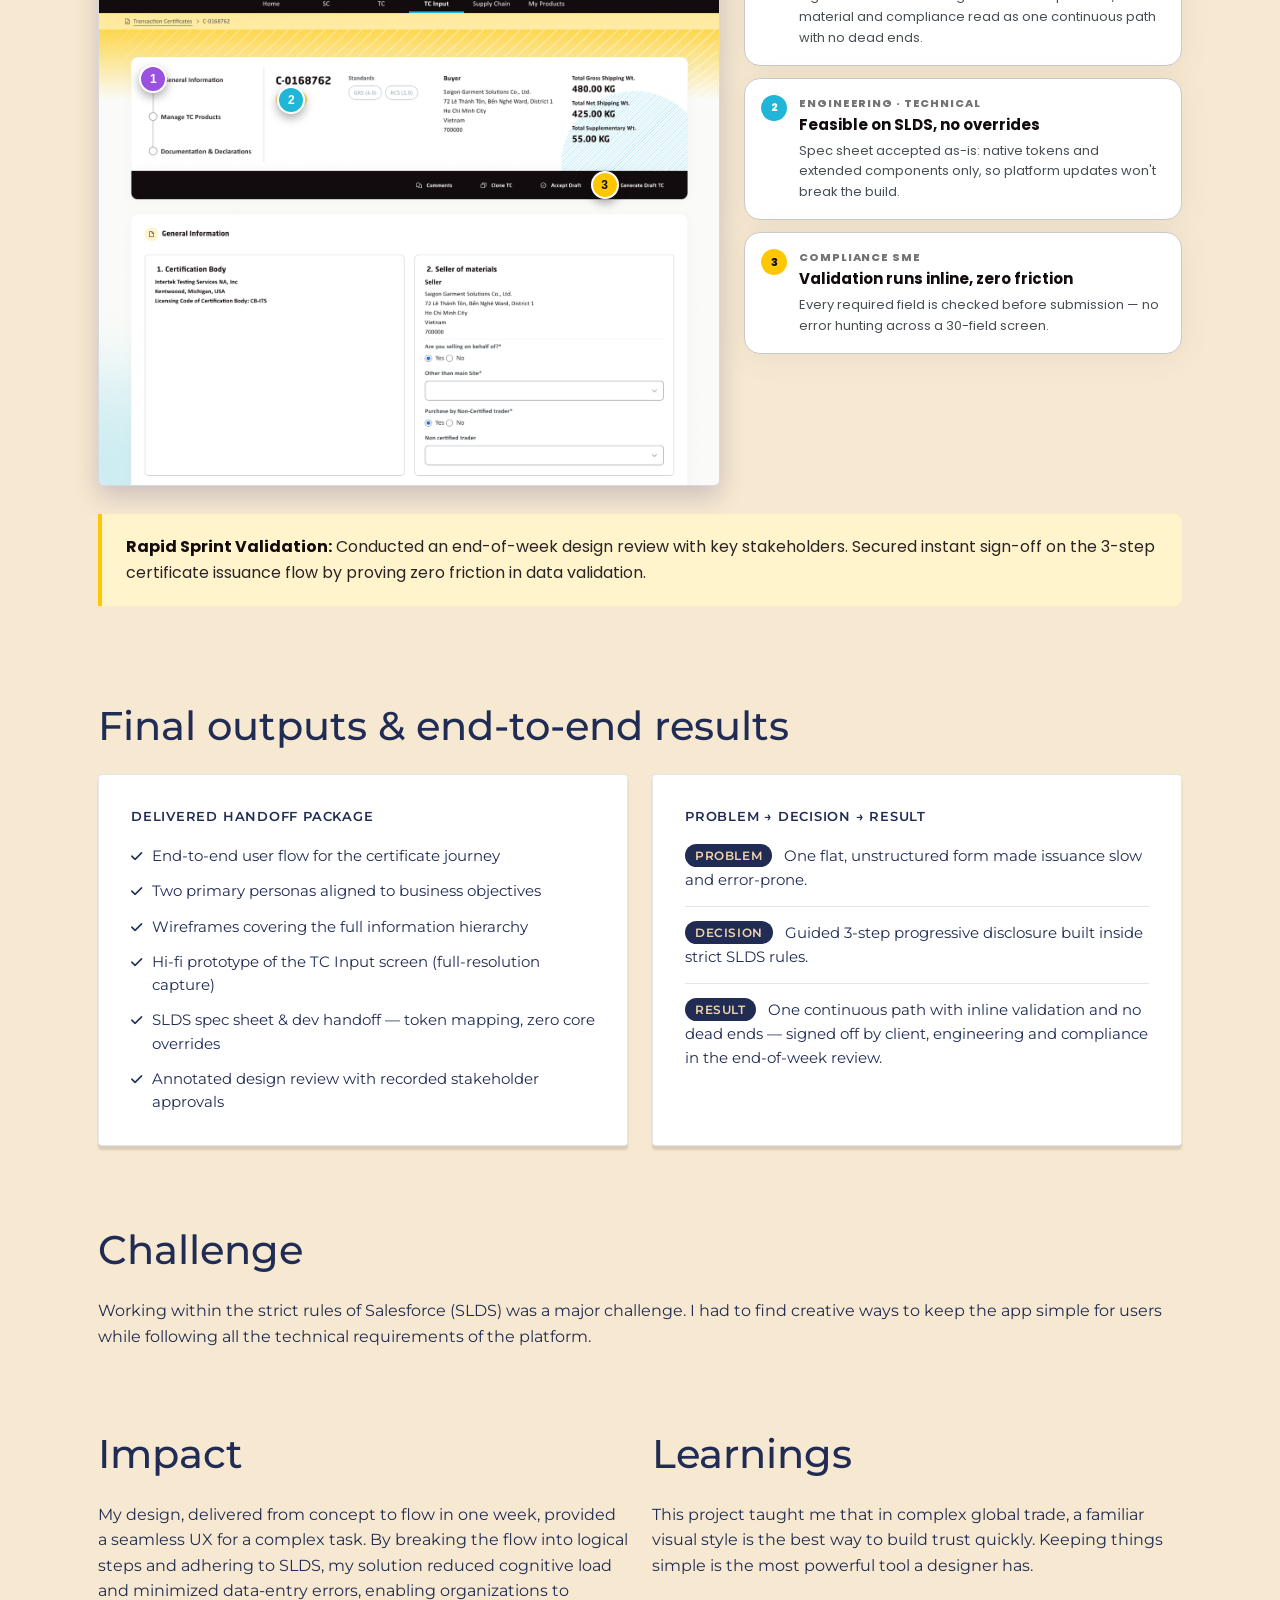
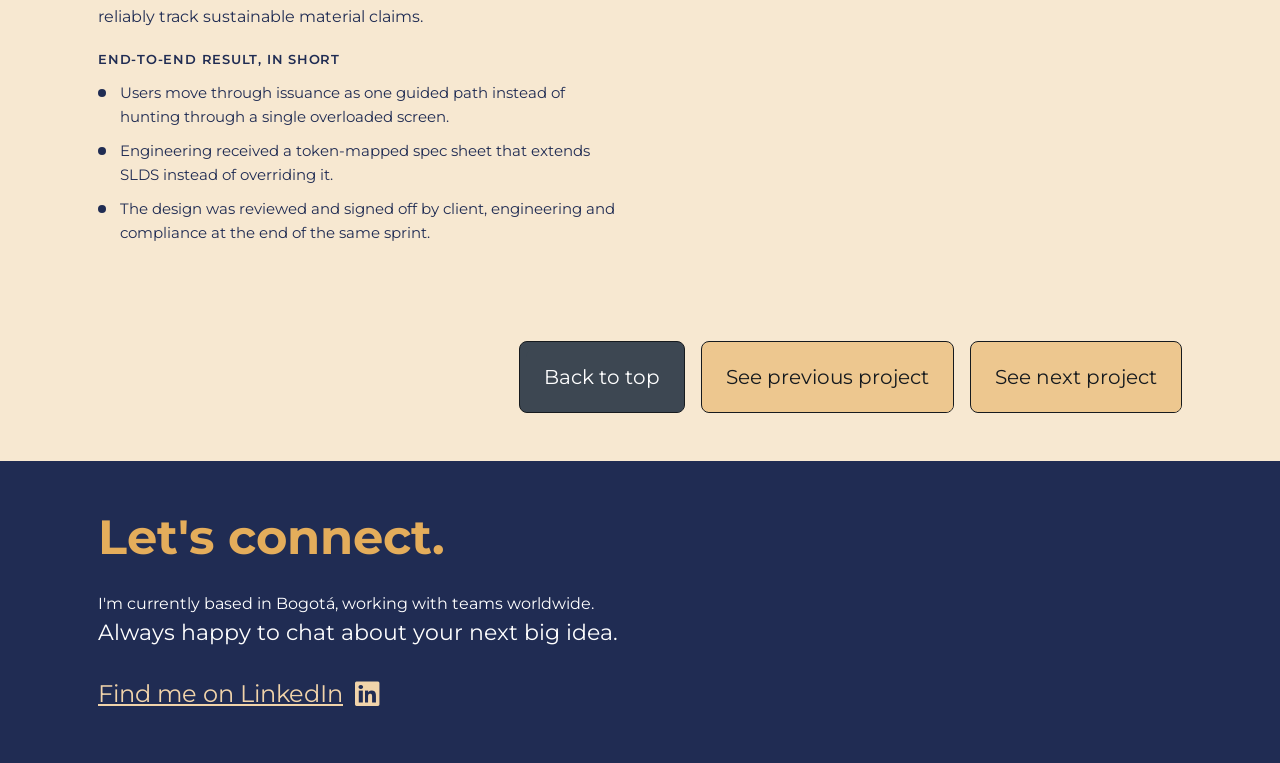
==== commit 7a3bd083: "cambios de chainsinc" ====
--- a/chainSync.html
+++ b/chainSync.html
@@ -106,6 +106,34 @@
             </div>
         </section>
 
+        <!-- Design Problem & Hypothesis -->
+        <section class="py-5" id="design-problem">
+            <div class="container-custom">
+                <h2 class="section-stage-title mb-4">The design problem &amp; hypothesis</h2>
+                <div class="row g-4">
+                    <div class="col-lg-4">
+                        <div class="cs-problem-card">
+                            <h3 class="cs-problem-label">What I observed</h3>
+                            <p class="cs-problem-text">Compliance officers re-typed the same company data on every certificate and hunted for required fields buried in the middle of a single, unstructured form.</p>
+                        </div>
+                    </div>
+                    <div class="col-lg-4">
+                        <div class="cs-problem-card">
+                            <h3 class="cs-problem-label">What was asked vs. what I saw</h3>
+                            <p class="cs-problem-text">Stakeholders asked for a cleaner, faster form. What users actually struggled with was structure — one flat list showing everything at once — not styling.</p>
+                        </div>
+                    </div>
+                    <div class="col-lg-4">
+                        <div class="cs-problem-card cs-problem-card-hypo">
+                            <h3 class="cs-problem-label">Hypothesis</h3>
+                            <p class="cs-problem-text">If the flat form is restructured into a guided path that surfaces only the fields each step needs, users will complete certificate issuance with less friction and fewer entry errors — without breaking SLDS.</p>
+                        </div>
+                    </div>
+                </div>
+                <p class="subsection-description mt-4 mb-0">How I set myself up to solve it: map the end-to-end journey first (Stage 1), then design the hierarchy (Stage 2) and validate it with stakeholders in the same week (Stage 3).</p>
+            </div>
+        </section>
+
         <!-- Stage 1 -->
         <section class="py-5">
             <div class="container-custom">
@@ -144,6 +172,65 @@
                 
                 <div class="text-center my-5">
                     <img src="assets/img/CS-004.png" alt="Wireframe" class="img-fluid">
+                </div>
+
+                <!-- Evidence: Information Architecture — chaotic fields vs. structured 3-step form -->
+                <div class="mt-5" id="ia-3-step-wizard">
+                    <div class="row g-4 align-items-stretch">
+                        <div class="col-lg-5">
+                            <span class="cs-tag">Before · One flat list</span>
+                            <div class="cs-ia-before">
+                                <div class="cs-ia-head">
+                                    <span class="cs-ia-head-title">Transactional Certificate — data entry</span>
+                                    <span class="cs-ia-count">30+ loose fields</span>
+                                </div>
+                                <div class="cs-field-cloud">
+                                    <span class="cs-field">Certified Company</span>
+                                    <span class="cs-field">License ID</span>
+                                    <span class="cs-field">Standard</span>
+                                    <span class="cs-field">Transaction ID</span>
+                                    <span class="cs-field">TC Number</span>
+                                    <span class="cs-field">Issue Date</span>
+                                    <span class="cs-field">Expiry Date</span>
+                                    <span class="cs-field">Material Type</span>
+                                    <span class="cs-field">Fabric Composition</span>
+                                    <span class="cs-field">GRS Content %</span>
+                                    <span class="cs-field">Origin Country</span>
+                                    <span class="cs-field">Manufacturer ID</span>
+                                    <span class="cs-field">Mill Name</span>
+                                    <span class="cs-field">Scope Cert #</span>
+                                    <span class="cs-field">Audit Report #</span>
+                                    <span class="cs-field">Test Method</span>
+                                    <span class="cs-field">Lab Result</span>
+                                    <span class="cs-field">Chain of Custody</span>
+                                    <span class="cs-field">Shipping Docs</span>
+                                    <span class="cs-field is-more">+13 more fields…</span>
+                                </div>
+                                <div class="cs-flags">
+                                    <span class="cs-flag"><i class="fas fa-times-circle"></i> Company data re-typed on every certificate</span>
+                                    <span class="cs-flag"><i class="fas fa-times-circle"></i> Required compliance field buried mid-form</span>
+                                </div>
+                            </div>
+                        </div>
+
+                        <div class="col-lg-1 d-none d-lg-flex cs-arrow-col">
+                            <i class="fas fa-arrow-right"></i>
+                        </div>
+
+                        <div class="col-lg-6">
+                            <span class="cs-tag cs-tag-dark">After · Guided 3-step wizard</span>
+                            <div class="cs-ia-after">
+                                <div class="cs-rail-card">
+                                    <img src="assets/img/CS-006.png" alt="Product step rail: General Information, Manage TC Products, Documentation &amp; Declarations" class="cs-rail-img">
+                                    <p class="cs-rail-cap">One guided path — <strong>General Information → Manage TC Products → Documentation &amp; Declarations</strong>. Each step surfaces only the fields it needs, in order, so users never face the 30-field screen at once.</p>
+                                </div>
+                            </div>
+                        </div>
+                    </div>
+
+                    <div class="cs-note">
+                        <strong>Engineered the Information Architecture</strong> to streamline over 30 fragmented compliance data fields into a guided 3-step progressive disclosure wizard, reducing user entry error rate.
+                    </div>
                 </div>
             </div>
         </section>
@@ -164,6 +251,173 @@
                 <div class="text-center my-5">
                     <img src="assets/img/CS-005.png" alt="Hi-Fi Prototype" class="img-fluid">
                 </div>
+
+                <!-- Sub-section: Design System & SLDS Integration -->
+                <h3 class="subsection-title mt-5 mb-4" id="slds-integration">Design System &amp; SLDS Integration</h3>
+
+                <!-- Evidence: SLDS spec sheet — base component vs. customized extension -->
+                <div class="cs-spec">
+                    <div class="cs-spec-head">
+                        <p class="cs-spec-title">SALESFORCE SLDS SPEC SHEET &amp; DEV HANDOFF</p>
+                        <span class="cs-spec-meta">ChainSync · SLDS v2 · Handoff v1.0</span>
+                    </div>
+
+                    <div class="cs-spec-grid">
+                        <!-- Left: native base component -->
+                        <div class="cs-spec-cell">
+                            <p class="cs-spec-label">Left — SLDS Base Component (native)</p>
+                            <div class="sf-win">
+                                <div class="sf-bar"><span>New Transactional Certificate</span><span class="sf-x">&times;</span></div>
+                                <div class="sf-body">
+                                    <label class="sf-label">Transaction Type<span class="sf-req">*</span></label>
+                                    <div class="sf-input ph">Select<span class="sf-caret">&#9662;</span></div>
+                                    <label class="sf-label">Certified Company<span class="sf-req">*</span></label>
+                                    <div class="sf-input ph">Select<span class="sf-caret">&#9662;</span></div>
+                                    <label class="sf-label">Standard</label>
+                                    <div class="sf-input">GRS 4.0</div>
+                                </div>
+                                <div class="sf-foot">
+                                    <span class="sf-btn ghost">Cancel</span>
+                                    <span class="sf-btn brand">Save</span>
+                                </div>
+                            </div>
+                            <p class="sf-meta"><i class="fas fa-lock"></i> Unmodified platform modal: 1px borders, brand button <strong>#0176D3</strong>, system font stack, native spacing scale. Zero CSS overrides — platform updates stay safe.</p>
+                        </div>
+
+                        <!-- Right: customized extension — real capture from the design -->
+                        <div class="cs-spec-cell">
+                            <p class="cs-spec-label">Right — Customized Extension (responsive)</p>
+                            <div class="cs-shot-card">
+                                <img src="assets/img/CS-007.png" alt="Customized extension as implemented: numbered, grouped sections with responsive fields">
+                            </div>
+                            <p class="sf-meta"><i class="fas fa-puzzle-piece"></i> Same tokens, extended layout: grouped numbered sections and responsive columns — implemented in the TC Input screen without touching SLDS core selectors.</p>
+                        </div>
+
+                        <!-- Token mapping -->
+                        <div class="cs-spec-cell full">
+                            <p class="cs-spec-label">Token mapping — what engineering inherits</p>
+                            <div class="cs-trow">
+                                <span class="cs-tkey">Color</span>
+                                <span class="cs-tval"><code>--slds-g-color-brand-base-100</code> · success / error / warning states kept native</span>
+                                <span class="cs-pill theme">Theme-mapped</span>
+                            </div>
+                            <div class="cs-trow">
+                                <span class="cs-tkey">Grid &amp; Layout</span>
+                                <span class="cs-tval">12-column SLDS grid · 24px gutters — wizard steps snap to the same columns</span>
+                                <span class="cs-pill">Native</span>
+                            </div>
+                            <div class="cs-trow">
+                                <span class="cs-tkey">Spacing</span>
+                                <span class="cs-tval">4px base scale (<code>--slds-spacing-*</code>) — 16px field rhythm, 24px section gaps</span>
+                                <span class="cs-pill">Native</span>
+                            </div>
+                            <div class="cs-trow">
+                                <span class="cs-tkey">Typography</span>
+                                <span class="cs-tval">Salesforce Sans → Arial fallback · weights 400 / 700 only, no webfont added</span>
+                                <span class="cs-pill">Native</span>
+                            </div>
+                            <div class="cs-trow">
+                                <span class="cs-tkey">Components</span>
+                                <span class="cs-tval">modal · input · button · path — extended, never overridden</span>
+                                <span class="cs-pill plain">No override</span>
+                            </div>
+                        </div>
+                    </div>
+                </div>
+
+                <div class="cs-note">
+                    <strong>Built within strict Salesforce Lightning Design System (SLDS) constraints.</strong> Applied native SLDS tokens (colors, grid layout, and form components) to ensure 100% technical feasibility for engineering without breaking platform updates.
+                </div>
+
+                <!-- Evidence: Sprint feedback — annotated prototype review -->
+                <div class="mt-5" id="sprint-validation">
+                    <div class="row g-4 align-items-start">
+                        <div class="col-lg-7">
+                            <span class="cs-tag cs-tag-dark">Annotated review · TC Input</span>
+                            <div class="cs-proto-wrap">
+                                <div class="cs-proto">
+                                    <div class="cs-proto-chrome">
+                                        <span class="cs-dot"></span><span class="cs-dot"></span><span class="cs-dot"></span>
+                                        <span class="cs-url">source-0clear.com / tc-input / C-0168762</span>
+                                    </div>
+                                    <div class="cs-shot">
+                                        <img src="assets/img/CS-008.png" alt="TC Input prototype screen reviewed with stakeholders">
+                                        <span class="cs-pin cs-pin-1"><span>1</span></span>
+                                        <span class="cs-pin cs-pin-2"><span>2</span></span>
+                                        <span class="cs-pin cs-pin-3"><span>3</span></span>
+                                    </div>
+                                </div>
+                            </div>
+                        </div>
+
+                        <div class="col-lg-5">
+                            <span class="cs-tag">Approvals on record</span>
+
+                            <div class="cs-callout">
+                                <span class="cs-callout-badge cs-badge-green">1</span>
+                                <div>
+                                    <p class="cs-callout-role">Client · Business</p>
+                                    <p class="cs-callout-title">3-step issuance flow approved</p>
+                                    <p class="cs-callout-text">Sign-off secured on the guided wizard: provider, material and compliance read as one continuous path with no dead ends.</p>
+                                </div>
+                            </div>
+
+                            <div class="cs-callout">
+                                <span class="cs-callout-badge cs-badge-blue">2</span>
+                                <div>
+                                    <p class="cs-callout-role">Engineering · Technical</p>
+                                    <p class="cs-callout-title">Feasible on SLDS, no overrides</p>
+                                    <p class="cs-callout-text">Spec sheet accepted as-is: native tokens and extended components only, so platform updates won't break the build.</p>
+                                </div>
+                            </div>
+
+                            <div class="cs-callout">
+                                <span class="cs-callout-badge cs-badge-gold">3</span>
+                                <div>
+                                    <p class="cs-callout-role">Compliance SME</p>
+                                    <p class="cs-callout-title">Validation runs inline, zero friction</p>
+                                    <p class="cs-callout-text">Every required field is checked before submission — no error hunting across a 30-field screen.</p>
+                                </div>
+                            </div>
+                        </div>
+                    </div>
+
+                    <div class="cs-note">
+                        <strong>Rapid Sprint Validation:</strong> Conducted an end-of-week design review with key stakeholders. Secured instant sign-off on the 3-step certificate issuance flow by proving zero friction in data validation.
+                    </div>
+                </div>
+            </div>
+        </section>
+
+        <!-- Final Outputs & End-to-End Results -->
+        <section class="py-5" id="final-outputs">
+            <div class="container-custom">
+                <h2 class="section-stage-title mb-4">Final outputs &amp; end-to-end results</h2>
+                <div class="row g-4">
+                    <div class="col-lg-6">
+                        <div class="cs-outputs">
+                            <p class="cs-outputs-title">Delivered handoff package</p>
+                            <ul class="cs-outputs-list">
+                                <li><i class="fas fa-check"></i> End-to-end user flow for the certificate journey</li>
+                                <li><i class="fas fa-check"></i> Two primary personas aligned to business objectives</li>
+                                <li><i class="fas fa-check"></i> Wireframes covering the full information hierarchy</li>
+                                <li><i class="fas fa-check"></i> Hi-fi prototype of the TC Input screen (full-resolution capture)</li>
+                                <li><i class="fas fa-check"></i> SLDS spec sheet &amp; dev handoff — token mapping, zero core overrides</li>
+                                <li><i class="fas fa-check"></i> Annotated design review with recorded stakeholder approvals</li>
+                            </ul>
+                        </div>
+                    </div>
+                    <div class="col-lg-6">
+                        <div class="cs-outputs">
+                            <p class="cs-outputs-title">Problem → decision → result</p>
+                            <div class="cs-trace">
+                                <p class="cs-trace-step"><span class="cs-trace-k">Problem</span> One flat, unstructured form made issuance slow and error-prone.</p>
+                                <p class="cs-trace-step"><span class="cs-trace-k">Decision</span> Guided 3-step progressive disclosure built inside strict SLDS rules.</p>
+                                <p class="cs-trace-step"><span class="cs-trace-k">Result</span> One continuous path with inline validation and no dead ends — signed off by client, engineering and compliance in the end-of-week review.</p>
+                            </div>
+                        </div>
+                    </div>
+                </div>
             </div>
         </section>
 
@@ -186,6 +440,14 @@
                         <p class="section-text">
                             My design, delivered from concept to flow in one week, provided a seamless UX for a complex task. By breaking the flow into logical steps and adhering to SLDS, my solution reduced cognitive load and minimized data-entry errors, enabling organizations to reliably track sustainable material claims.
                         </p>
+                        <div class="cs-outcome">
+                            <p class="cs-outcome-label">End-to-end result, in short</p>
+                            <ul>
+                                <li>Users move through issuance as one guided path instead of hunting through a single overloaded screen.</li>
+                                <li>Engineering received a token-mapped spec sheet that extends SLDS instead of overriding it.</li>
+                                <li>The design was reviewed and signed off by client, engineering and compliance at the end of the same sprint.</li>
+                            </ul>
+                        </div>
                     </div>
                     <div class="col-md-6">
                         <h2 class="section-heading">Learnings</h2>
--- a/assets/css/style.css
+++ b/assets/css/style.css
@@ -783,4 +783,1266 @@
 /* Smooth transition for language changes */
 body {
     transition: opacity 0.15s ease-in-out;
+}
+
+/* ============================================
+   Mirror Testing — Evidence Module
+   ============================================ */
+.mt-panel {
+    background-color: var(--color-white);
+    border: 1px solid rgba(32, 44, 83, 0.12);
+    border-radius: 4px;
+    box-shadow: 0 4px 2px rgba(0, 0, 0, 0.12);
+    padding: 32px;
+}
+
+/* ============================================================
+   DESIGN RULE — CHIPS ARE TEXT-ONLY (portfolio-wide)
+   Applies to every chip: .mt-chip, .cs-tag and any future chip.
+   Markup: <span class="mt-chip">Label text</span>
+   Never put icons (<i>) inside a chip — chips are plain text
+   labels. The guard below hides icons so the pill always stays
+   clean, even if one slips into the markup later.
+   ============================================================ */
+.mt-chip {
+    display: inline-flex;
+    align-items: center;
+    gap: 6px;
+    background-color: var(--color-dark-blue);
+    border-radius: 100px;
+    padding: 6px 12px;
+    margin-bottom: 16px;
+    font-size: 13px;
+    font-weight: 600;
+    line-height: 19.5px;
+    color: var(--color-gold-light);
+}
+
+.mt-chip i {
+    font-size: 13px;
+    color: var(--color-gold-light);
+}
+
+/* Rule guard — chips stay text-only even if an icon slips in */
+.mt-chip i,
+.cs-tag i { display: none; }
+
+/* Mini Setup */
+.mt-setup {
+    background-color: var(--color-beige);
+    border: 1px dashed rgba(82, 62, 33, 0.4);
+    border-radius: 4px;
+    padding: 24px;
+}
+
+.mt-node {
+    background-color: var(--color-white);
+    border: 1px solid #161a1e;
+    border-radius: 4px;
+    padding: 14px 16px;
+}
+
+.mt-node.node-mirror {
+    background-color: #fffaf2;
+    border-color: var(--color-gold-dark);
+}
+
+.mt-node-label {
+    font-size: 11px;
+    font-weight: 700;
+    letter-spacing: 0.88px;
+    text-transform: uppercase;
+    line-height: 16.5px;
+    color: var(--color-text-medium);
+}
+
+.mt-node-title {
+    font-size: 15px;
+    font-weight: 700;
+    line-height: 22.5px;
+    color: var(--color-dark-blue);
+    margin-top: 4px;
+}
+
+.mt-node-sub {
+    font-family: var(--font-poppins);
+    font-size: 12px;
+    line-height: 18px;
+    color: var(--color-dark-gray);
+}
+
+.mt-link {
+    display: flex;
+    align-items: center;
+    justify-content: center;
+    gap: 8px;
+    padding: 6px 0;
+}
+
+.mt-link-line {
+    flex: 1;
+    height: 1px;
+    background-color: rgba(155, 118, 62, 0.5);
+}
+
+.mt-link-char {
+    font-family: var(--font-poppins);
+    font-weight: 600;
+    font-size: 14px;
+    line-height: 21px;
+    color: var(--color-brown-gold);
+}
+
+.mt-setup-note {
+    margin-top: 16px;
+    font-size: 16px;
+    line-height: 25.6px;
+    color: var(--color-dark-blue);
+}
+
+/* Version tags */
+.mt-tag {
+    display: inline-flex;
+    align-items: center;
+    justify-content: center;
+    background-color: transparent;
+    color: #161a1e;
+    border-radius: 4px;
+    padding: 5px 10px;
+    margin-bottom: 16px;
+    font-size: 11px;
+    font-weight: 800;
+    letter-spacing: 0.88px;
+    text-transform: uppercase;
+    line-height: 16.5px;
+}
+
+/* Section titles (mt-tag) flush with the left edge, in Title Case */
+.mt-tag-flush {
+    padding-left: 0;
+    text-transform: none;
+}
+
+/* Phone mockup (light app-screenshot frame) */
+.mt-phone {
+    position: relative;
+    width: 232px;
+    max-width: 100%;
+    margin: 0 auto;
+    background-color: var(--color-white);
+    border: 1px solid rgba(32, 44, 83, 0.14);
+    border-radius: 24px;
+    padding: 8px;
+    box-shadow: 0 10px 18px rgba(3, 4, 94, 0.14);
+    overflow: hidden;
+}
+
+.mt-screen-img {
+    display: block;
+    width: 100%;
+    height: auto;
+    border-radius: 18px;
+    border: 1px solid rgba(32, 44, 83, 0.10);
+}
+
+/* Captions */
+.mt-caption {
+    margin-top: 18px;
+    font-size: 14px;
+    line-height: 22.4px;
+    color: var(--color-dark-blue);
+    text-align: left;
+}
+
+.mt-caption strong {
+    display: block;
+    font-size: 15px;
+    font-weight: 700;
+    line-height: 24px;
+    padding-bottom: 4px;
+    margin-bottom: 4px;
+}
+
+@media (max-width: 768px) {
+    .mt-panel { padding: 20px; }
+    .mt-setup { padding: 16px; }
+    .mt-setup-note { font-size: 15px; }
+}
+
+/* =============================================
+   Design System Spec Card — section C evidence
+   (Figma node 4048:582)
+   ============================================= */
+.sc-card {
+    background-color: #201f29;
+    border-radius: 12px;
+    overflow: hidden;
+    box-shadow: 0 14px 30px rgba(3, 4, 94, 0.18);
+}
+
+.sc-header {
+    display: flex;
+    align-items: center;
+    justify-content: space-between;
+    flex-wrap: wrap;
+    gap: 10px;
+    background-color: #1c1b22;
+    padding: 16px 24px;
+}
+
+.sc-title {
+    font-family: 'Montserrat', sans-serif;
+    font-weight: 800;
+    font-size: 15px;
+    letter-spacing: 0.6px;
+    text-transform: uppercase;
+    color: var(--color-gold);
+}
+
+.sc-meta {
+    font-family: 'Poppins', sans-serif;
+    font-size: 11px;
+    color: #8f9ac0;
+}
+
+.sc-body {
+    padding: 24px;
+}
+
+.sc-section-title {
+    display: flex;
+    align-items: center;
+    gap: 16px;
+    margin: 0 0 18px;
+    font-family: 'Montserrat', sans-serif;
+    font-weight: 800;
+    font-size: 11px;
+    letter-spacing: 0.9px;
+    text-transform: uppercase;
+    color: #e4ad5b;
+    white-space: nowrap;
+}
+
+.sc-section-title::after {
+    content: "";
+    flex: 1;
+    height: 1px;
+    background-color: rgba(255, 255, 255, 0.12);
+}
+
+/* Color & Contrast rows */
+.sc-color-row {
+    display: flex;
+    align-items: center;
+    gap: 14px;
+    margin-bottom: 16px;
+}
+
+.sc-color-row:last-child { margin-bottom: 0; }
+
+.sc-swatch {
+    flex-shrink: 0;
+    width: 44px;
+    height: 44px;
+    border-radius: 6px;
+    border: 1px solid rgba(255, 255, 255, 0.08);
+}
+
+.sc-swatch-body { background-color: #2a2a2a; }
+.sc-swatch-link { background-color: #a75339; }
+.sc-swatch-primary { background-color: #7672dc; }
+
+.sc-color-info {
+    flex: 1;
+    min-width: 0;
+}
+
+.sc-color-name {
+    margin: 0;
+    font-family: 'Montserrat', sans-serif;
+    font-weight: 700;
+    font-size: 13px;
+    color: #f4f1ea;
+}
+
+.sc-color-hex {
+    margin: 2px 0 0;
+    font-family: 'Poppins', sans-serif;
+    font-size: 11px;
+    color: #8f9ac0;
+}
+
+.sc-pill {
+    flex-shrink: 0;
+    padding: 3px 10px;
+    border-radius: 100px;
+    font-family: 'Poppins', sans-serif;
+    font-weight: 500;
+    font-size: 10px;
+    white-space: nowrap;
+}
+
+.sc-pill-aaa {
+    background-color: rgba(60, 105, 87, 0.4);
+    color: #bcedd6;
+}
+
+.sc-pill-aa {
+    background-color: rgba(237, 199, 143, 0.18);
+    color: #f1d4aa;
+}
+
+/* Component States rows */
+.sc-states-col {
+    border-top: 1px solid rgba(255, 255, 255, 0.12);
+    padding-top: 24px;
+    margin-top: 8px;
+}
+
+@media (min-width: 992px) {
+    .sc-states-col {
+        border-top: 0;
+        border-left: 1px solid rgba(255, 255, 255, 0.12);
+        padding-top: 0;
+        padding-left: 28px;
+        margin-top: 0;
+    }
+}
+
+.sc-state-row {
+    display: flex;
+    align-items: center;
+    gap: 14px;
+    padding: 10px 0;
+    border-bottom: 1px dashed rgba(255, 255, 255, 0.12);
+}
+
+.sc-state-row:first-of-type { padding-top: 0; }
+.sc-state-row:last-child { border-bottom: 0; padding-bottom: 0; }
+
+.sc-chip {
+    flex-shrink: 0;
+    min-width: 78px;
+    padding: 5px 14px;
+    border-radius: 4px;
+    font-family: 'Poppins', sans-serif;
+    font-size: 11px;
+    text-align: center;
+}
+
+.sc-chip-default { background-color: #7672dc; color: #ffffff; }
+.sc-chip-focus { background-color: transparent; border: 2px solid #7672dc; color: #f1d4aa; }
+.sc-chip-pressed { background-color: #625fb7; color: #d5d3ff; }
+.sc-chip-disabled { background-color: #c6c6c6; color: #717171; }
+
+.sc-state-desc {
+    margin: 0;
+    font-family: 'Poppins', sans-serif;
+    font-size: 12px;
+    color: #a9b2d4;
+}
+
+/* Typography Scale (real DS fonts) */
+.sc-type-section {
+    border-top: 1px solid rgba(255, 255, 255, 0.12);
+    margin-top: 24px;
+    padding-top: 24px;
+}
+
+.sc-type-sample-heading {
+    margin: 0;
+    font-family: 'DM Sans', sans-serif;
+    font-weight: 700;
+    font-size: 24px;
+    line-height: 32px;
+    color: #f4f1ea;
+}
+
+.sc-type-sample-body {
+    margin: 0;
+    font-family: 'Inter', sans-serif;
+    font-weight: 400;
+    font-size: 16px;
+    line-height: 22px;
+    color: #f4f1ea;
+}
+
+.sc-type-sample-caption {
+    margin: 0;
+    font-family: 'Inter', sans-serif;
+    font-weight: 500;
+    font-size: 12px;
+    line-height: 14px;
+    letter-spacing: 0.5px;
+    text-transform: uppercase;
+    color: #f1d4aa;
+}
+
+.sc-type-meta {
+    margin: 8px 0 0;
+    font-family: 'Poppins', sans-serif;
+    font-size: 11px;
+    color: #8f9ac0;
+}
+
+@media (max-width: 768px) {
+    .sc-header { padding: 14px 18px; }
+    .sc-body { padding: 18px; }
+    .sc-section-title { white-space: normal; }
+    .sc-color-row { flex-wrap: wrap; }
+}
+
+/* ============================================================
+   Scaffolding Logic (IA) — evidence card (Figma node 4048:795)
+   ============================================================ */
+.sl-flow {
+    display: flex;
+    align-items: stretch;
+    max-width: 1084px;
+    margin: 18px auto 0;
+    padding: 48px 0 0;
+    background: var(--color-beige);
+    border-radius: 6px;
+}
+
+.sl-step {
+    position: relative;
+    background: var(--color-white);
+    border: 1px solid var(--color-dark-blue);
+    border-radius: 4px;
+    padding: 35px 25px 25px;
+}
+
+.sl-step-1 { flex: 0 0 345px; }
+.sl-step-2 { flex: 0 0 253px; }
+.sl-step-3 { flex: 0 0 253px; }
+
+.sl-pill {
+    position: absolute;
+    top: -14px;
+    left: 21px;
+    padding: 5px 13px;
+    background: var(--color-dark-blue);
+    color: var(--color-gold-light);
+    border-radius: 100px;
+    font-family: 'Montserrat', sans-serif;
+    font-weight: 800;
+    font-size: 12px;
+    line-height: 18px;
+}
+
+.sl-label {
+    margin: 0;
+    font-family: 'Montserrat', sans-serif;
+    font-weight: 800;
+    font-size: 11px;
+    line-height: 16.5px;
+    letter-spacing: 0.6px;
+    text-transform: uppercase;
+    color: #4c67c2;
+}
+
+.sl-heading {
+    margin: 7px 0 0;
+    font-family: 'Montserrat', sans-serif;
+    font-weight: 700;
+    font-size: 18px;
+    line-height: 21.6px;
+    color: var(--color-dark-blue);
+}
+
+.sl-quote {
+    margin-top: 11px;
+    padding: 15px 17px;
+    background: var(--color-beige);
+    border: 1px solid var(--color-brown);
+    border-radius: 4px;
+}
+
+.sl-quote-text {
+    margin: 0;
+    font-family: 'Poppins', sans-serif;
+    font-size: 14px;
+    line-height: 22.4px;
+    color: var(--color-dark-blue);
+}
+
+.sl-caption {
+    margin: 8px 0 0;
+    font-family: 'Poppins', sans-serif;
+    font-size: 11px;
+    line-height: 16.5px;
+    color: var(--color-dark-gray);
+}
+
+.sl-arrow {
+    flex: 0 0 117px;
+    display: flex;
+    align-items: center;
+    justify-content: center;
+    font-size: 22px;
+    line-height: 22px;
+    color: var(--color-brown-gold);
+}
+
+.sl-arrow-2 { flex-basis: 116px; }
+
+.sl-engine {
+    min-height: 230px;
+    box-sizing: border-box;
+    margin-top: 11px;
+    padding: 18px;
+    background: var(--color-dark-blue);
+    border-radius: 6px;
+}
+
+.sl-eng-item {
+    display: flex;
+    align-items: flex-start;
+    gap: 10px;
+}
+
+.sl-eng-item + .sl-eng-item {
+    margin-top: 9px;
+    padding-top: 8px;
+    border-top: 1px solid rgba(255, 255, 255, 0.14);
+}
+
+.sl-eng-item:first-child { margin-bottom: 8px; }
+
+.sl-eng-icon {
+    flex: 0 0 12px;
+    margin-top: 3px;
+    font-size: 12px;
+    line-height: 12px;
+    color: var(--color-gold);
+    text-align: center;
+}
+
+.sl-eng-text {
+    margin: 0;
+    font-family: 'Poppins', sans-serif;
+    font-size: 12px;
+    line-height: 18px;
+    color: #dce1f2;
+}
+
+.sl-output {
+    box-sizing: border-box;
+    min-height: 132px;
+    margin-top: 11px;
+    padding: 17px;
+    background: #232c46;
+    border: 1px solid var(--color-white);
+    border-radius: 10px;
+}
+
+.sl-output-kicker {
+    margin: 0;
+    font-family: 'Poppins', sans-serif;
+    font-size: 10px;
+    line-height: 15px;
+    letter-spacing: 0.5px;
+    text-transform: uppercase;
+    color: #8f9ac0;
+}
+
+.sl-output-title {
+    margin: 6px 0 0;
+    font-family: 'Montserrat', sans-serif;
+    font-weight: 700;
+    font-size: 16px;
+    line-height: 24px;
+    color: #f4f1ea;
+}
+
+.sl-output-pill {
+    display: flex;
+    align-items: center;
+    gap: 6px;
+    margin-top: 10px;
+    padding: 6px 10px;
+    background: rgba(237, 199, 143, 0.14);
+    border-radius: 100px;
+    color: var(--color-gold-light);
+    font-family: 'Poppins', sans-serif;
+    font-size: 11px;
+    line-height: 16.5px;
+}
+
+.sl-output-pill i { font-size: 11px; }
+
+@media (max-width: 991.98px) {
+    .sl-flow {
+        flex-direction: column;
+        align-items: stretch;
+        padding: 48px 20px 24px;
+        gap: 0;
+    }
+    .sl-step-1,
+    .sl-step-2,
+    .sl-step-3 { flex: 0 0 auto; width: 100%; }
+    .sl-arrow,
+    .sl-arrow-2 {
+        flex: 0 0 auto;
+        padding: 16px 0;
+        transform: rotate(90deg);
+    }
+}
+
+/* ============================================================
+   ChainSync evidence modules
+   (1) IA 3-step wizard · (2) SLDS spec sheet · (3) sprint review
+   Re-skinned with the product design tokens from Figma
+   (Source-0clear / ISC): #ffc700 brand yellow, #130c0e black,
+   #e9f8fb blue tint, Calibri / Neo Sans typography.
+   ============================================================ */
+
+/* Shared product type stack (Calibri when available, site font as fallback) */
+.cs-note,
+.cs-ia-before,
+.cs-ia-after,
+.cs-rail-card,
+.cs-spec,
+.cs-callout,
+.sf-meta {
+    font-family: 'Calibri', 'Carlito', 'Segoe UI', 'Poppins', sans-serif;
+}
+
+/* Shared validation note */
+.cs-note {
+    background-color: #fff4cc; /* Brand/Cerello 80 */
+    border-left: 4px solid #ffc700; /* Brand/Cerello */
+    padding: 20px 24px;
+    border-radius: 0 8px 8px 0;
+    font-size: 16px;
+    line-height: 1.6;
+    color: #2b2426; /* Brand/Black 90 */
+    margin-top: 28px;
+}
+.cs-note strong { font-weight: 700; color: #130c0e; }
+
+/* Anchor offset for the sticky header */
+#ia-3-step-wizard,
+#slds-integration,
+#sprint-validation { scroll-margin-top: 170px; }
+
+/* The evidence row's columns are flex columns so the tag + panels share
+   the row height via flex-grow instead of height:100% (which overflowed
+   the row and overlapped .cs-note) */
+#ia-3-step-wizard .row > .col-lg-5,
+#ia-3-step-wizard .row > .col-lg-6 {
+    display: flex;
+    flex-direction: column;
+}
+
+/* Panel tag — unified with the portfolio chip style (.mt-chip):
+   dark-blue pill, gold-light text, Montserrat 600, full radius.
+   DESIGN RULE: chips are text-only, no icons (see .mt-chip above). */
+.cs-tag {
+    display: inline-flex;
+    align-self: flex-start; /* stay a pill when its column becomes a flex column */
+    align-items: center;
+    gap: 6px;
+    background-color: var(--color-dark-blue); /* #202c53 */
+    border-radius: 100px;
+    padding: 6px 12px;
+    margin-bottom: 16px;
+    font-size: 13px;
+    font-weight: 600;
+    line-height: 19.5px;
+    color: var(--color-gold-light); /* #f1d4aa */
+}
+/* .cs-tag-dark shares the same chip style — all four chips are visually
+   unified with the rest of the portfolio */
+
+/* --------------------------------------------
+   (1) Information Architecture diagram
+   -------------------------------------------- */
+.cs-ia-before {
+    background-color: #ffffff;
+    border: 1px dashed #aeaeae; /* Neutral/70 */
+    border-radius: 8px;
+    padding: 20px;
+    flex: 1 1 auto; /* fill the column so both panels match height */
+}
+.cs-ia-head {
+    display: flex;
+    justify-content: space-between;
+    align-items: center;
+    gap: 10px;
+    flex-wrap: wrap;
+    margin-bottom: 14px;
+}
+.cs-ia-head-title {
+    font-size: 12px;
+    font-weight: 700;
+    letter-spacing: 0.08em;
+    text-transform: uppercase;
+    color: #474e54; /* Secondary/Grey */
+}
+.cs-ia-count {
+    font-size: 11px;
+    font-weight: 700;
+    padding: 5px 12px;
+    border-radius: 16px;
+    background-color: #ffdd66; /* Status/Pending */
+    color: #2b2426; /* Brand/Black 90 */
+    white-space: nowrap;
+}
+/* Neat matrix of field chips: uniform columns, aligned rows,
+   no rotations — reads as an organized flat list */
+.cs-field-cloud {
+    display: grid;
+    grid-template-columns: repeat(auto-fill, minmax(min(100%, 132px), 1fr));
+    gap: 8px;
+}
+.cs-field {
+    font-size: 11px;
+    line-height: 1.4;
+    padding: 7px 10px;
+    background-color: #ffffff;
+    border: 1px solid #c9c9c9; /* Neutral/80 */
+    border-radius: 4px;
+    color: #474e54; /* Secondary/Grey */
+    white-space: nowrap;
+    overflow: hidden;
+    text-overflow: ellipsis;
+}
+.cs-field.is-more {
+    background-color: transparent;
+    border-style: dashed;
+    color: #747474; /* Neutral/50 */
+    font-weight: 600;
+}
+.cs-flags {
+    display: flex;
+    flex-direction: column;
+    gap: 8px;
+    margin-top: 16px;
+}
+.cs-flag {
+    display: flex;
+    align-items: flex-start;
+    gap: 8px;
+    font-size: 12px;
+    line-height: 1.5;
+    color: #474e54; /* Secondary/Grey */
+    background-color: #f3f3f3; /* Neutral/95 */
+    border: 1px solid #c9c9c9;
+    border-radius: 4px;
+    padding: 8px 10px;
+}
+.cs-flag i { color: var(--slds-red, #ea001e); margin-top: 3px; font-size: 11px; }
+
+.cs-arrow-col {
+    display: flex;
+    align-items: center;
+    justify-content: center;
+    color: #130c0e; /* Brand/Black 100 */
+    font-size: 22px;
+}
+
+.cs-ia-after {
+    display: flex;
+    flex-direction: column;
+    gap: 14px;
+    flex: 1 1 auto; /* grow inside the flex column instead of height:100%,
+                       which overflowed past the row onto .cs-note */
+}
+/* Real capture of the product's 3-step progress rail (Figma 4089:10516) */
+.cs-rail-card {
+    display: flex;
+    align-items: center;
+    gap: 24px;
+    background-color: #ffffff;
+    border: 1px solid #c9c9c9;
+    border-radius: 16px;
+    padding: 20px;
+    box-shadow: 0 2px 32px rgba(92, 92, 92, 0.06);
+    flex: 1 1 auto; /* fill .cs-ia-after without percentage-height overflow */
+}
+.cs-rail-img {
+    display: block;
+    width: 269px; /* native render size */
+    max-width: 100%;
+    height: auto;
+    flex: 0 0 auto;
+}
+.cs-rail-cap {
+    margin: 0;
+    font-size: 14px;
+    line-height: 1.65;
+    color: #474e54; /* Secondary/Grey */
+}
+.cs-rail-cap strong { color: #130c0e; font-weight: 700; }
+
+/* --------------------------------------------
+   (2) SLDS spec sheet — black/brand-yellow skin
+   -------------------------------------------- */
+.cs-spec {
+    background-color: #130c0e; /* Brand/Black 100 */
+    border-radius: 16px;
+    overflow: hidden;
+    box-shadow: 0 2px 32px rgba(92, 92, 92, 0.2);
+    color: #f3f3f3; /* Neutral/95 */
+}
+.cs-spec-head {
+    background-color: #000000;
+    padding: 18px 24px;
+    display: flex;
+    justify-content: space-between;
+    align-items: center;
+    gap: 16px;
+    flex-wrap: wrap;
+    border-bottom: 1px solid rgba(255, 255, 255, 0.12);
+}
+.cs-spec-title {
+    margin: 0;
+    font-family: 'Montserrat', sans-serif;
+    font-size: 15px;
+    font-weight: 800;
+    letter-spacing: 0.1em;
+    color: #ffc700; /* Brand/Cerello */
+}
+.cs-spec-meta {
+    font-family: 'Poppins', sans-serif;
+    font-size: 11px;
+    color: #aeaeae; /* Neutral/70 */
+}
+.cs-spec-grid { display: flex; flex-wrap: wrap; }
+.cs-spec-cell {
+    padding: 24px;
+    flex: 1 1 480px;
+    border-bottom: 1px solid rgba(255, 255, 255, 0.12);
+    border-right: 1px solid rgba(255, 255, 255, 0.12);
+}
+.cs-spec-cell.full { flex: 1 1 100%; border-right: none; }
+.cs-spec-label {
+    margin: 0 0 16px;
+    font-size: 11px;
+    font-weight: 800;
+    letter-spacing: 0.12em;
+    text-transform: uppercase;
+    color: #ffc700; /* Brand/Cerello */
+    display: flex;
+    align-items: center;
+    gap: 8px;
+}
+.cs-spec-label::after {
+    content: '';
+    flex: 1;
+    height: 1px;
+    background-color: rgba(255, 255, 255, 0.18);
+}
+
+/* Salesforce-style window mockups */
+.sf-win {
+    background-color: #ffffff;
+    border-radius: 4px;
+    overflow: hidden;
+    box-shadow: 0 8px 20px rgba(0, 0, 0, 0.35);
+    font-family: 'Salesforce Sans', Arial, Helvetica, sans-serif;
+    color: #181818;
+}
+.sf-bar {
+    display: flex;
+    justify-content: space-between;
+    align-items: center;
+    gap: 10px;
+    padding: 10px 14px;
+    background-color: #f3f3f3;
+    border-bottom: 1px solid #e0e0e0;
+    font-size: 12px;
+    font-weight: 700;
+    color: #444444;
+}
+.sf-x { font-size: 14px; color: #747474; }
+.sf-body { padding: 14px; }
+.sf-label {
+    display: block;
+    font-size: 11px;
+    color: #444444;
+    margin-bottom: 4px;
+}
+.sf-req { color: var(--slds-red, #ea001e); margin-left: 2px; }
+.sf-input {
+    font-size: 12px;
+    color: #181818;
+    background-color: #ffffff;
+    border: 1px solid var(--slds-grey, #c9c9c9);
+    border-radius: 4px;
+    padding: 7px 10px;
+    margin-bottom: 10px;
+    display: flex;
+    justify-content: space-between;
+    align-items: center;
+    gap: 8px;
+}
+.sf-input.ph { color: #747474; }
+.sf-caret { color: #747474; font-size: 10px; }
+.sf-foot {
+    display: flex;
+    justify-content: flex-end;
+    gap: 8px;
+    padding: 10px 14px;
+    background-color: #f3f3f3;
+    border-top: 1px solid #e0e0e0;
+}
+.sf-btn {
+    font-size: 12px;
+    font-weight: 600;
+    padding: 7px 16px;
+    border-radius: 4px;
+    border: 1px solid transparent;
+    white-space: nowrap;
+}
+.sf-btn.ghost { background-color: #ffffff; border-color: var(--slds-grey, #c9c9c9); color: #181818; }
+.sf-btn.brand { background-color: #0176d3; color: #ffffff; }
+
+.sf-meta {
+    font-family: 'Calibri', 'Carlito', 'Segoe UI', 'Poppins', sans-serif;
+    font-size: 12.5px;
+    line-height: 1.6;
+    color: #c9c9c9; /* Neutral/80 */
+    margin-top: 14px;
+}
+.sf-meta i { color: #ffc700; margin-right: 6px; } /* Brand/Cerello */
+.sf-meta strong { color: #ffffff; }
+
+/* Real capture of the customized extension (Figma 4089:10578) */
+.cs-shot-card {
+    margin: 0;
+    background-color: #ffffff;
+    border: 1px solid #c9c9c9;
+    border-radius: 8px;
+    overflow: hidden;
+    box-shadow: 0 8px 20px rgba(0, 0, 0, 0.35);
+}
+.cs-shot-card img {
+    display: block;
+    width: 100%;
+    height: auto;
+}
+
+/* Token mapping */
+.cs-trow {
+    display: flex;
+    align-items: center;
+    gap: 14px;
+    padding: 11px 0;
+    border-bottom: 1px dashed rgba(255, 255, 255, 0.14);
+}
+.cs-trow:last-child { border-bottom: none; }
+.cs-tkey {
+    flex: 0 0 132px;
+    font-size: 12px;
+    font-weight: 700;
+    color: #ffffff;
+}
+.cs-tval {
+    flex: 1;
+    font-family: 'Calibri', 'Carlito', 'Segoe UI', 'Poppins', sans-serif;
+    font-size: 12.5px;
+    line-height: 1.5;
+    color: #c9c9c9; /* Neutral/80 */
+}
+.cs-tval code {
+    font-family: ui-monospace, SFMono-Regular, Menlo, monospace;
+    font-size: 11px;
+    color: #ffdd66; /* Status/Pending */
+    background-color: rgba(255, 255, 255, 0.08);
+    padding: 1px 6px;
+    border-radius: 4px;
+}
+.cs-pill {
+    flex: 0 0 auto;
+    font-family: 'Calibri', 'Carlito', 'Segoe UI', 'Poppins', sans-serif;
+    font-size: 11px;
+    font-weight: 700;
+    padding: 4px 12px;
+    border-radius: 16px;
+    white-space: nowrap;
+    background-color: rgba(33, 182, 215, 0.2); /* Secondary/Blue tint */
+    color: #21b6d7; /* Secondary/Blue */
+}
+.cs-pill.theme {
+    background-color: rgba(255, 199, 0, 0.18); /* Brand/Cerello tint */
+    color: #ffc700;
+}
+.cs-pill.plain {
+    background-color: rgba(255, 255, 255, 0.1);
+    color: #c9c9c9;
+}
+
+/* --------------------------------------------
+   (3) Sprint validation — annotated prototype
+   -------------------------------------------- */
+.cs-proto-wrap { position: relative; }
+.cs-proto {
+    background-color: #ffffff;
+    border: 1px solid rgba(32, 44, 83, 0.18);
+    border-radius: 6px;
+    overflow: hidden;
+    box-shadow: 0 10px 26px rgba(3, 4, 94, 0.18);
+    font-family: 'Salesforce Sans', Arial, Helvetica, sans-serif;
+    color: #181818;
+}
+.cs-proto-chrome {
+    display: flex;
+    align-items: center;
+    gap: 6px;
+    padding: 8px 12px;
+    background-color: #f3f3f3;
+    border-bottom: 1px solid #e0e0e0;
+}
+.cs-dot { width: 8px; height: 8px; border-radius: 50%; background-color: #c9c9c9; }
+.cs-url {
+    flex: 1;
+    margin-left: 6px;
+    font-size: 10px;
+    color: #747474;
+    background-color: #ffffff;
+    border: 1px solid #e0e0e0;
+    border-radius: 100px;
+    padding: 3px 10px;
+    white-space: nowrap;
+    overflow: hidden;
+    text-overflow: ellipsis;
+}
+/* Real screenshot of the TC Input screen (Figma 4089:10423),
+   cropped to the top ~1210 design px (nav → header → action bar →
+   first form cards) via aspect-ratio so the crop scales with width */
+.cs-shot {
+    position: relative;
+    overflow: hidden;
+    aspect-ratio: 1440 / 1210;
+    background-color: #ffffff;
+}
+.cs-shot img {
+    display: block;
+    width: 100%;
+    height: auto;
+}
+
+/* Review pins — FigJam-style markers over the screenshot
+   (positions are % of .cs-shot: x/1440, y/1210 of the design) */
+.cs-pin {
+    position: absolute;
+    width: 28px;
+    height: 28px;
+    border-radius: 50%;
+    display: flex;
+    align-items: center;
+    justify-content: center;
+    transform: translate(-50%, -50%);
+    box-shadow: 0 4px 10px rgba(19, 12, 14, 0.35);
+    z-index: 4;
+    border: 2px solid #ffffff;
+}
+.cs-pin span {
+    font-size: 12px;
+    font-weight: 800;
+    color: #ffffff;
+}
+.cs-pin-1 { top: 22%; left: 8.75%; background-color: #9b51e0; }
+.cs-pin-2 { top: 26%; left: 31%; background-color: #21b6d7; }
+.cs-pin-3 { top: 42.4%; left: 81.5%; background-color: #ffc700; }
+.cs-pin-3 span { color: #130c0e; }
+
+.cs-callout {
+    display: flex;
+    gap: 12px;
+    background-color: #ffffff;
+    border: 1px solid #c9c9c9; /* Neutral/80 */
+    border-radius: 16px;
+    padding: 16px;
+    box-shadow: 0 2px 32px rgba(92, 92, 92, 0.08);
+}
+.cs-callout + .cs-callout { margin-top: 12px; }
+.cs-callout-badge {
+    flex: 0 0 26px;
+    width: 26px;
+    height: 26px;
+    border-radius: 50%;
+    display: flex;
+    align-items: center;
+    justify-content: center;
+    font-size: 11px;
+    font-weight: 800;
+    color: #ffffff;
+}
+.cs-badge-green { background-color: #9b51e0; } /* FigJam review purple */
+.cs-badge-blue { background-color: #21b6d7; } /* Secondary/Blue */
+.cs-badge-gold { background-color: #ffc700; color: #130c0e; } /* Brand/Cerello */
+.cs-callout-role {
+    margin: 0 0 3px;
+    font-size: 11px;
+    font-weight: 800;
+    letter-spacing: 0.08em;
+    text-transform: uppercase;
+    color: #747474; /* Neutral/50 */
+}
+.cs-callout-title {
+    margin: 0 0 4px;
+    font-size: 15px;
+    font-weight: 700;
+    color: #130c0e; /* Brand/Black 100 */
+}
+.cs-callout-text {
+    font-family: 'Calibri', 'Carlito', 'Segoe UI', 'Poppins', sans-serif;
+    font-size: 13px;
+    line-height: 1.6;
+    color: #474e54; /* Secondary/Grey */
+}
+
+@media (max-width: 1156.98px) {
+    /* spec cells stack: remove the vertical divider */
+    .cs-spec-cell { border-right: none; }
+}
+@media (max-width: 991.98px) {
+    .cs-arrow-col { display: none !important; }
+}
+
+/* ============================================================
+   ChainSync case study — additive blocks
+   (design problem & hypothesis · impact outcome · final outputs)
+   ============================================================ */
+
+/* Design problem & hypothesis cards */
+.cs-problem-card {
+    height: 100%;
+    background-color: var(--color-white);
+    border: 1px solid rgba(32, 44, 83, 0.12);
+    border-radius: 4px;
+    box-shadow: 0 4px 2px rgba(0, 0, 0, 0.12);
+    padding: 24px;
+}
+.cs-problem-card-hypo {
+    background-color: var(--color-dark-blue);
+    border-color: var(--color-dark-blue);
+}
+.cs-problem-card-hypo .cs-problem-label { color: var(--color-gold-light); }
+.cs-problem-card-hypo .cs-problem-text { color: var(--color-white); }
+.cs-problem-label {
+    font-size: 13px;
+    font-weight: 600;
+    text-transform: uppercase;
+    letter-spacing: 0.06em;
+    color: var(--color-dark-blue);
+    margin-bottom: 10px;
+}
+.cs-problem-text {
+    font-size: 15px;
+    line-height: 1.6;
+    margin-bottom: 0;
+}
+
+/* Impact — end-to-end result list */
+.cs-outcome { margin-top: 20px; }
+.cs-outcome-label {
+    font-size: 13px;
+    font-weight: 600;
+    text-transform: uppercase;
+    letter-spacing: 0.06em;
+    color: var(--color-dark-blue);
+    margin-bottom: 12px;
+}
+.cs-outcome ul {
+    list-style: none;
+    padding-left: 0;
+    margin-bottom: 0;
+}
+.cs-outcome li {
+    position: relative;
+    padding-left: 22px;
+    margin-bottom: 10px;
+    font-size: 15px;
+    line-height: 1.6;
+}
+.cs-outcome li:last-child { margin-bottom: 0; }
+.cs-outcome li::before {
+    content: "";
+    position: absolute;
+    left: 0;
+    top: 8px;
+    width: 8px;
+    height: 8px;
+    border-radius: 50%;
+    background-color: var(--color-dark-blue);
+}
+
+/* Final outputs — handoff package + traceability */
+.cs-outputs {
+    height: 100%;
+    background-color: var(--color-white);
+    border: 1px solid rgba(32, 44, 83, 0.12);
+    border-radius: 4px;
+    box-shadow: 0 4px 2px rgba(0, 0, 0, 0.12);
+    padding: 32px;
+}
+.cs-outputs-title {
+    font-size: 13px;
+    font-weight: 600;
+    text-transform: uppercase;
+    letter-spacing: 0.06em;
+    color: var(--color-dark-blue);
+    margin-bottom: 18px;
+}
+.cs-outputs-list {
+    list-style: none;
+    padding-left: 0;
+    margin-bottom: 0;
+}
+.cs-outputs-list li {
+    display: flex;
+    align-items: flex-start;
+    gap: 10px;
+    margin-bottom: 12px;
+    font-size: 15px;
+    line-height: 1.55;
+}
+.cs-outputs-list li:last-child { margin-bottom: 0; }
+.cs-outputs-list i {
+    color: var(--color-dark-blue);
+    font-size: 13px;
+    line-height: 1.6;
+    margin-top: 2px;
+}
+.cs-trace-step {
+    font-size: 15px;
+    line-height: 1.6;
+    padding: 14px 0;
+    margin-bottom: 0;
+    border-bottom: 1px solid rgba(32, 44, 83, 0.12);
+}
+.cs-trace-step:first-child { padding-top: 0; }
+.cs-trace-step:last-child { border-bottom: none; padding-bottom: 0; }
+.cs-trace-k {
+    display: inline-block;
+    background-color: var(--color-dark-blue);
+    color: var(--color-gold-light);
+    border-radius: 100px;
+    padding: 2px 10px;
+    margin-right: 8px;
+    font-size: 12px;
+    font-weight: 600;
+    text-transform: uppercase;
+    letter-spacing: 0.05em;
+    vertical-align: 1px;
+}
+
+@media (max-width: 767.98px) {
+    .cs-outputs { padding: 22px; }
+    .cs-problem-card { padding: 20px; }
+}
+
+@media (max-width: 767.98px) {
+    .cs-note { padding: 16px 18px; }
+    .cs-spec-cell { padding: 18px; }
+    .cs-trow { flex-wrap: wrap; }
+    .cs-tkey { flex: 0 0 100%; margin-bottom: 4px; }
+    .cs-rail-card { flex-direction: column; align-items: flex-start; gap: 16px; }
+    .cs-pin { width: 22px; height: 22px; }
+    .cs-pin span { font-size: 10px; }
 }
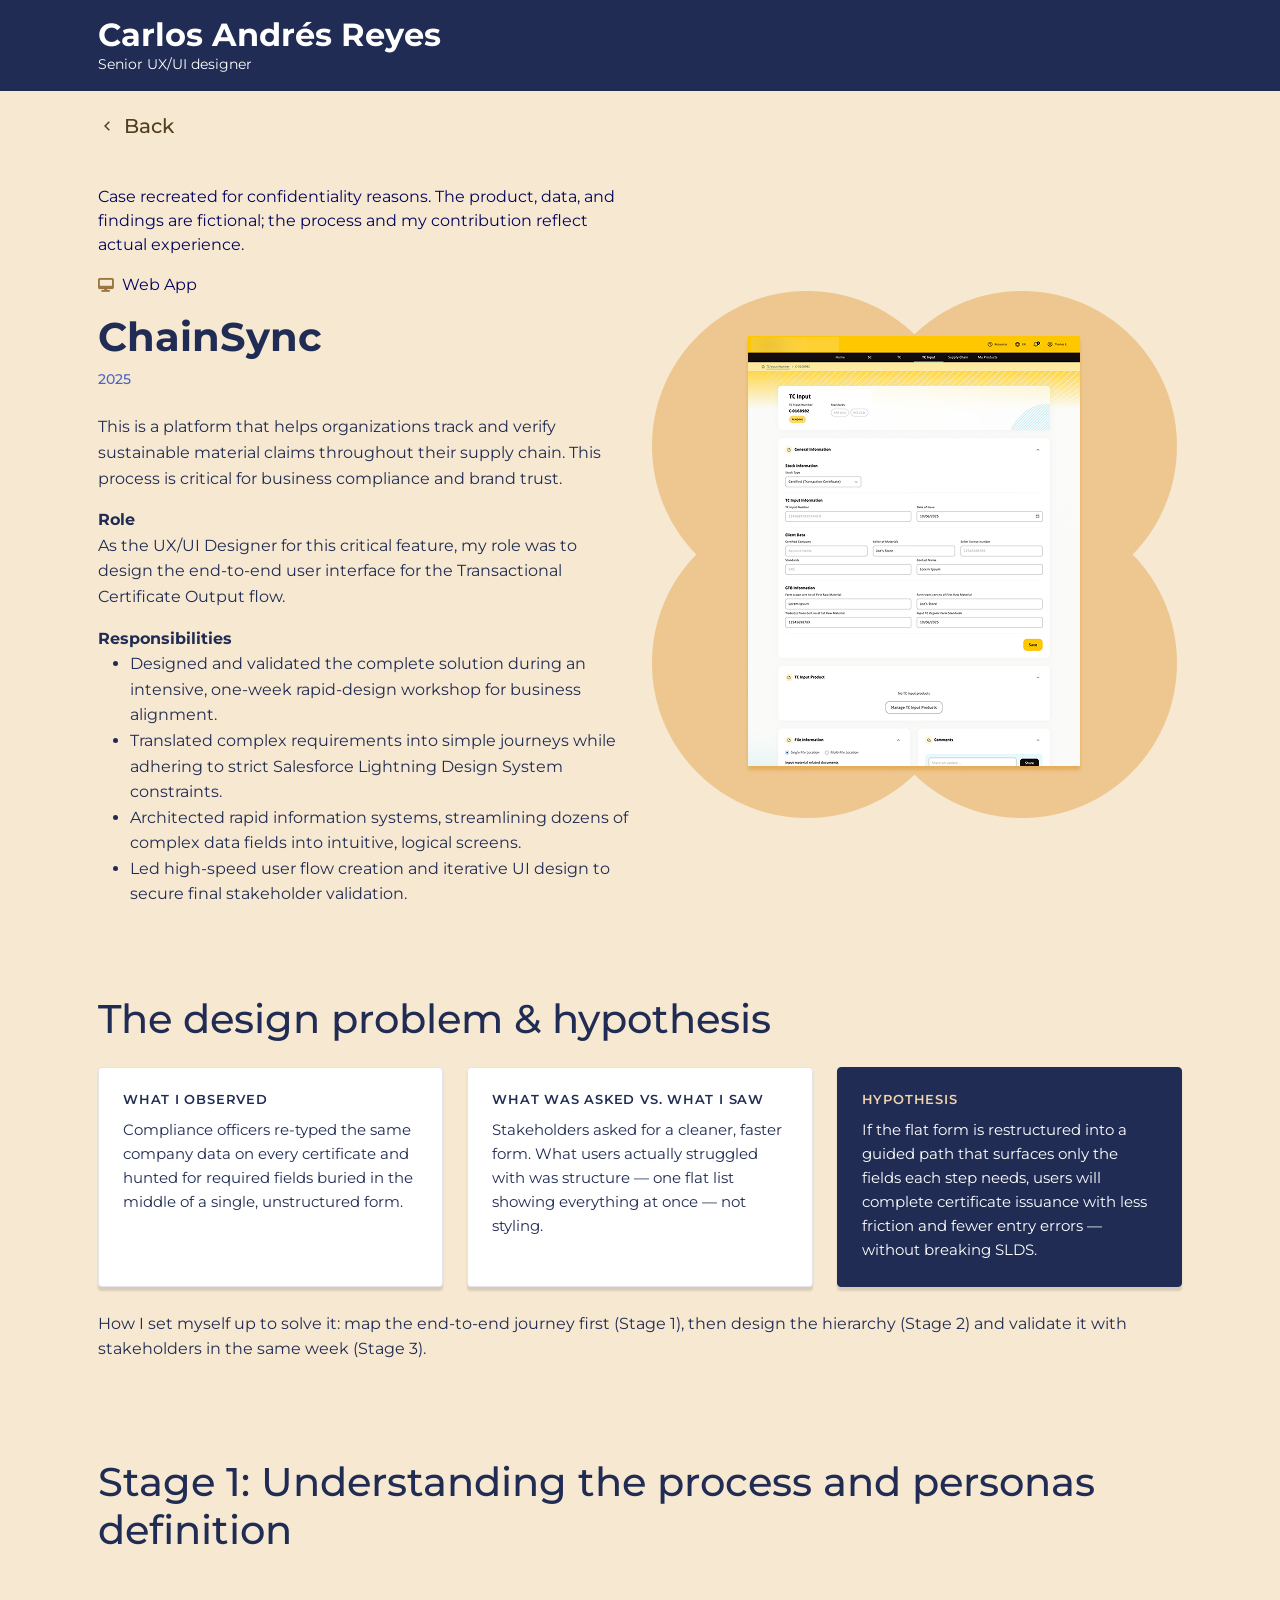
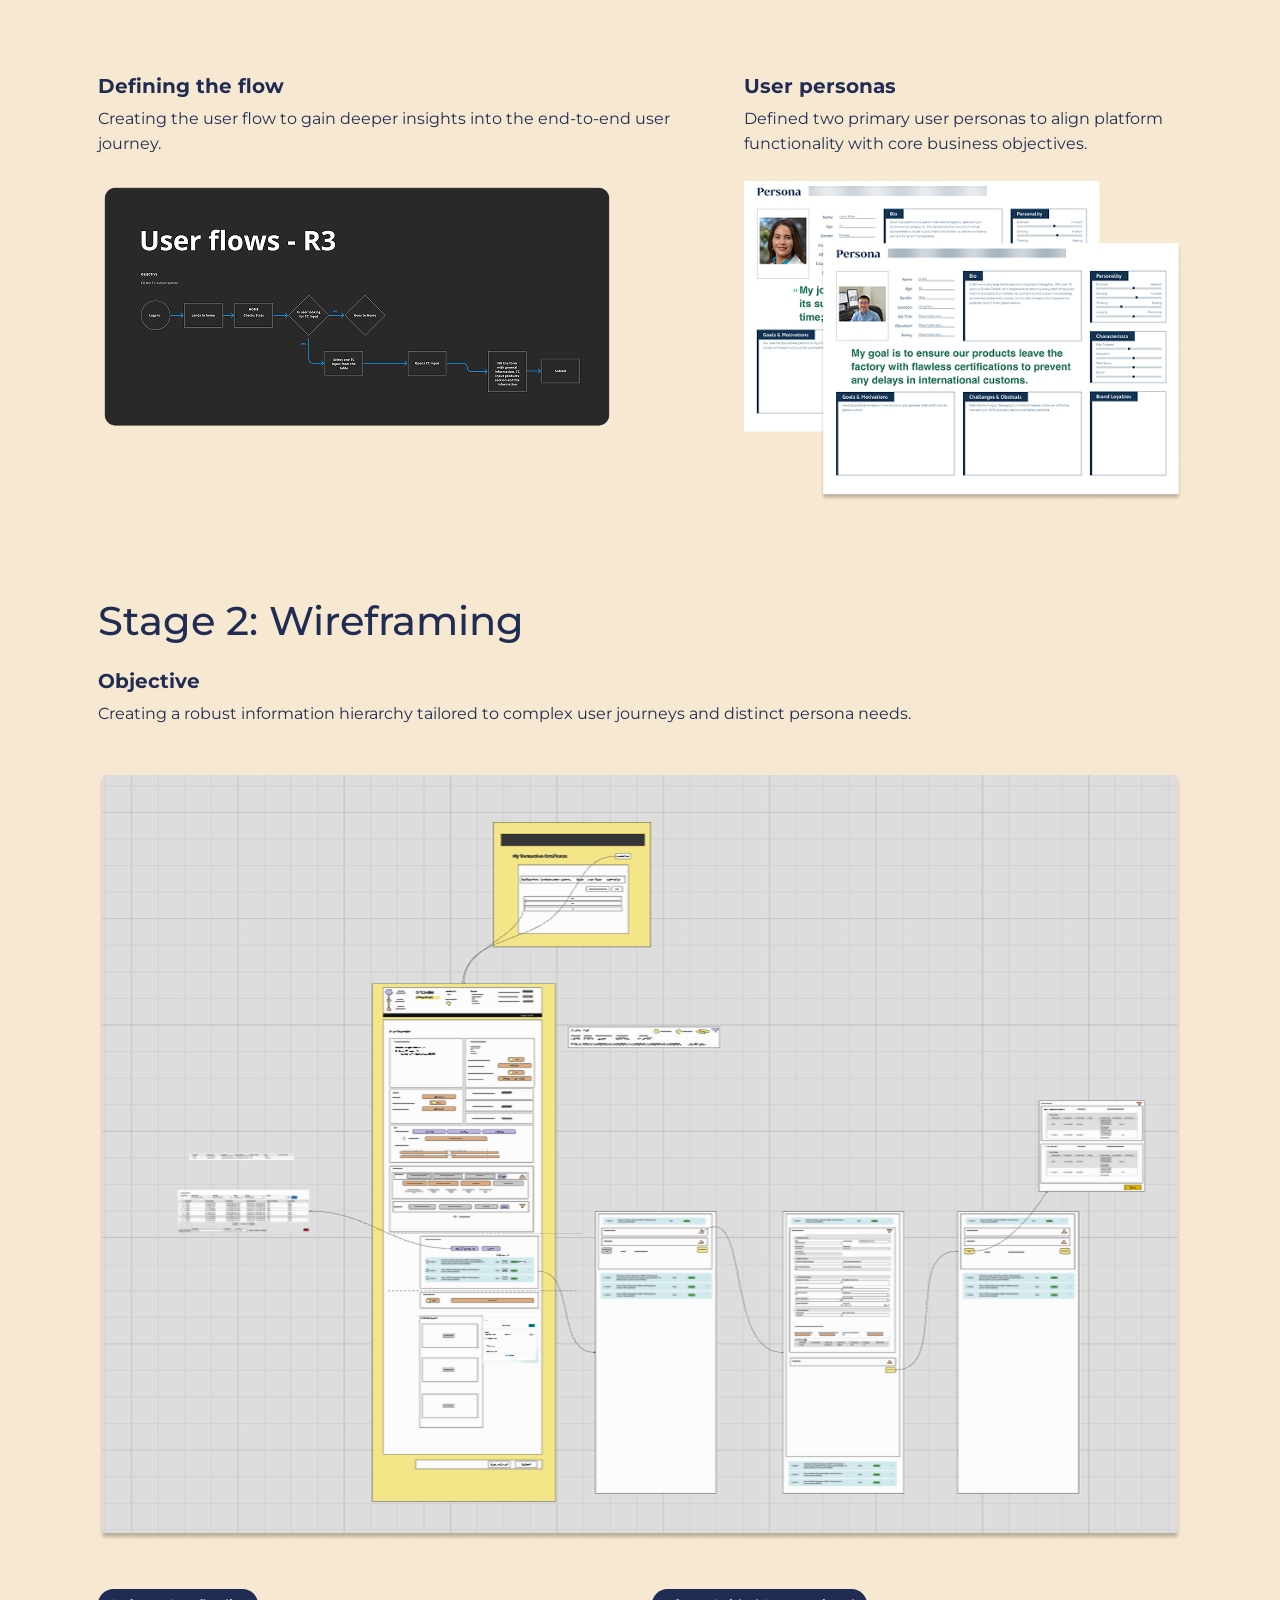
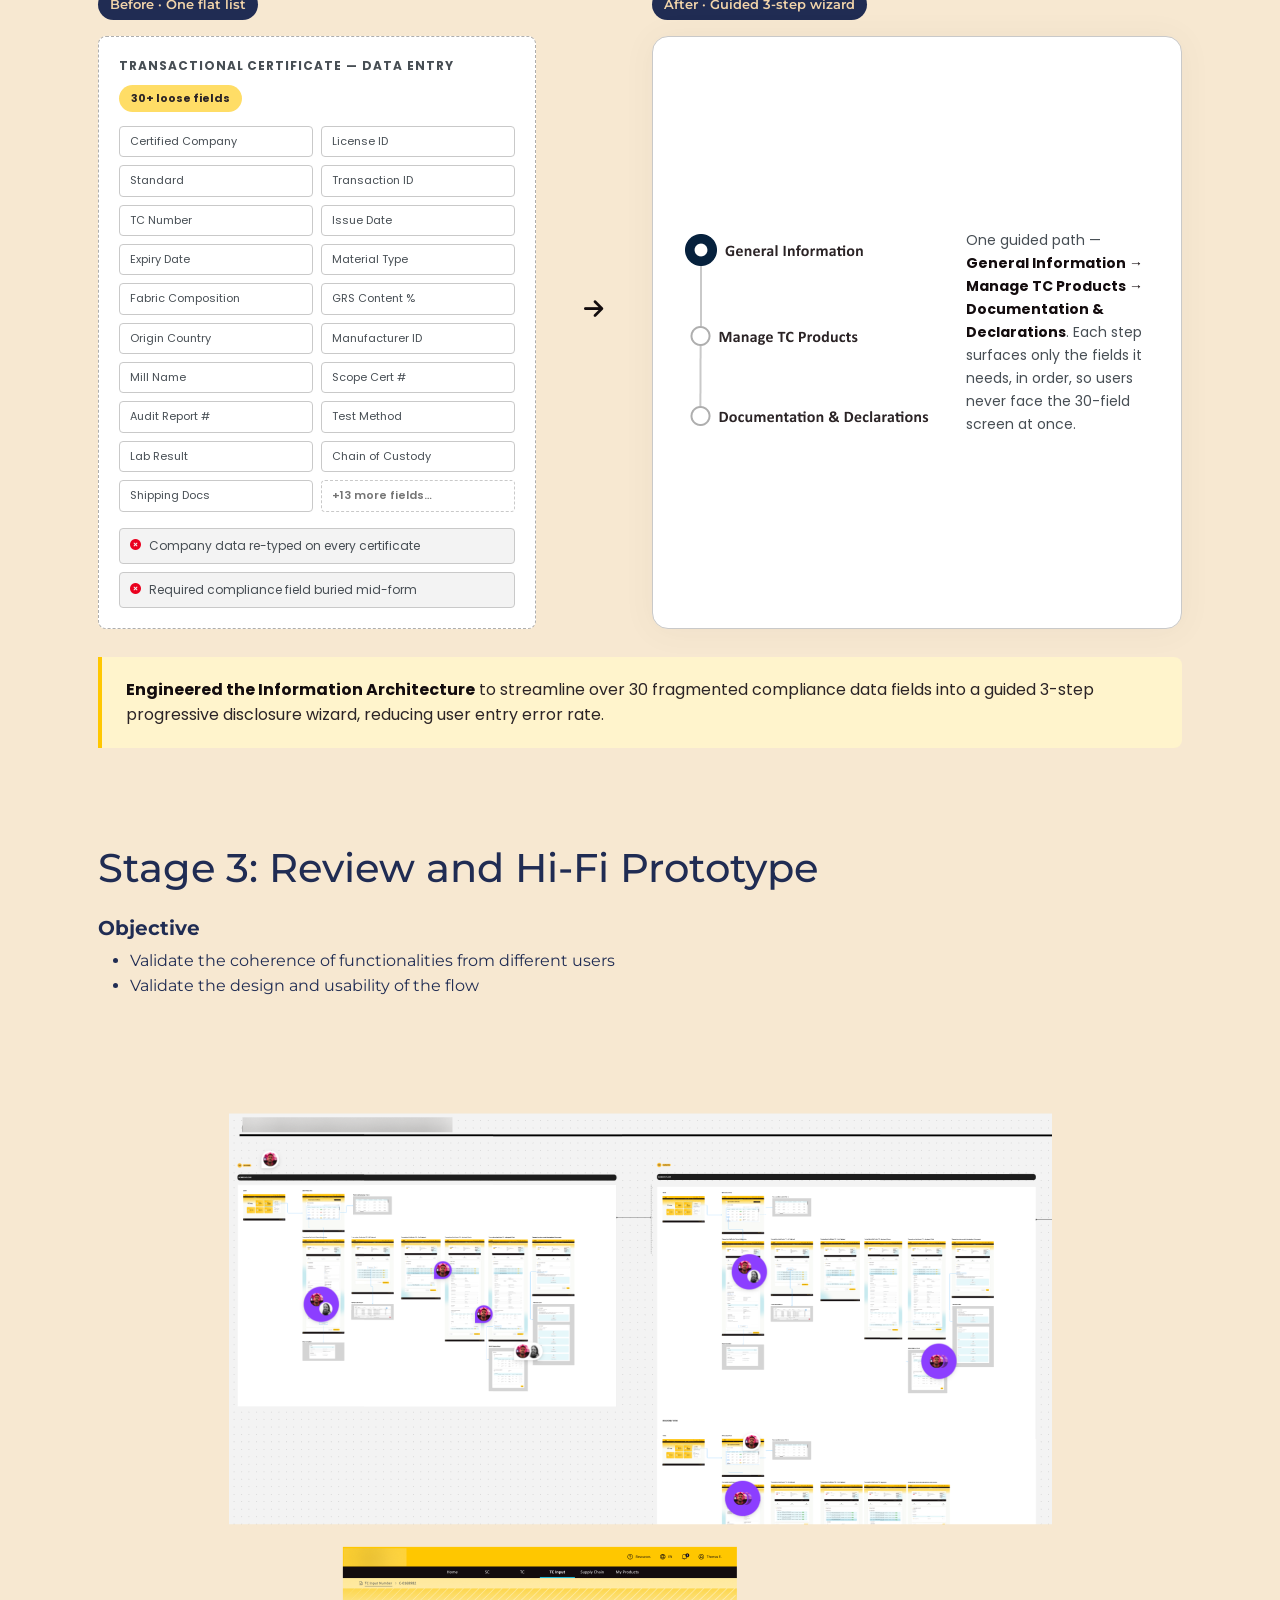
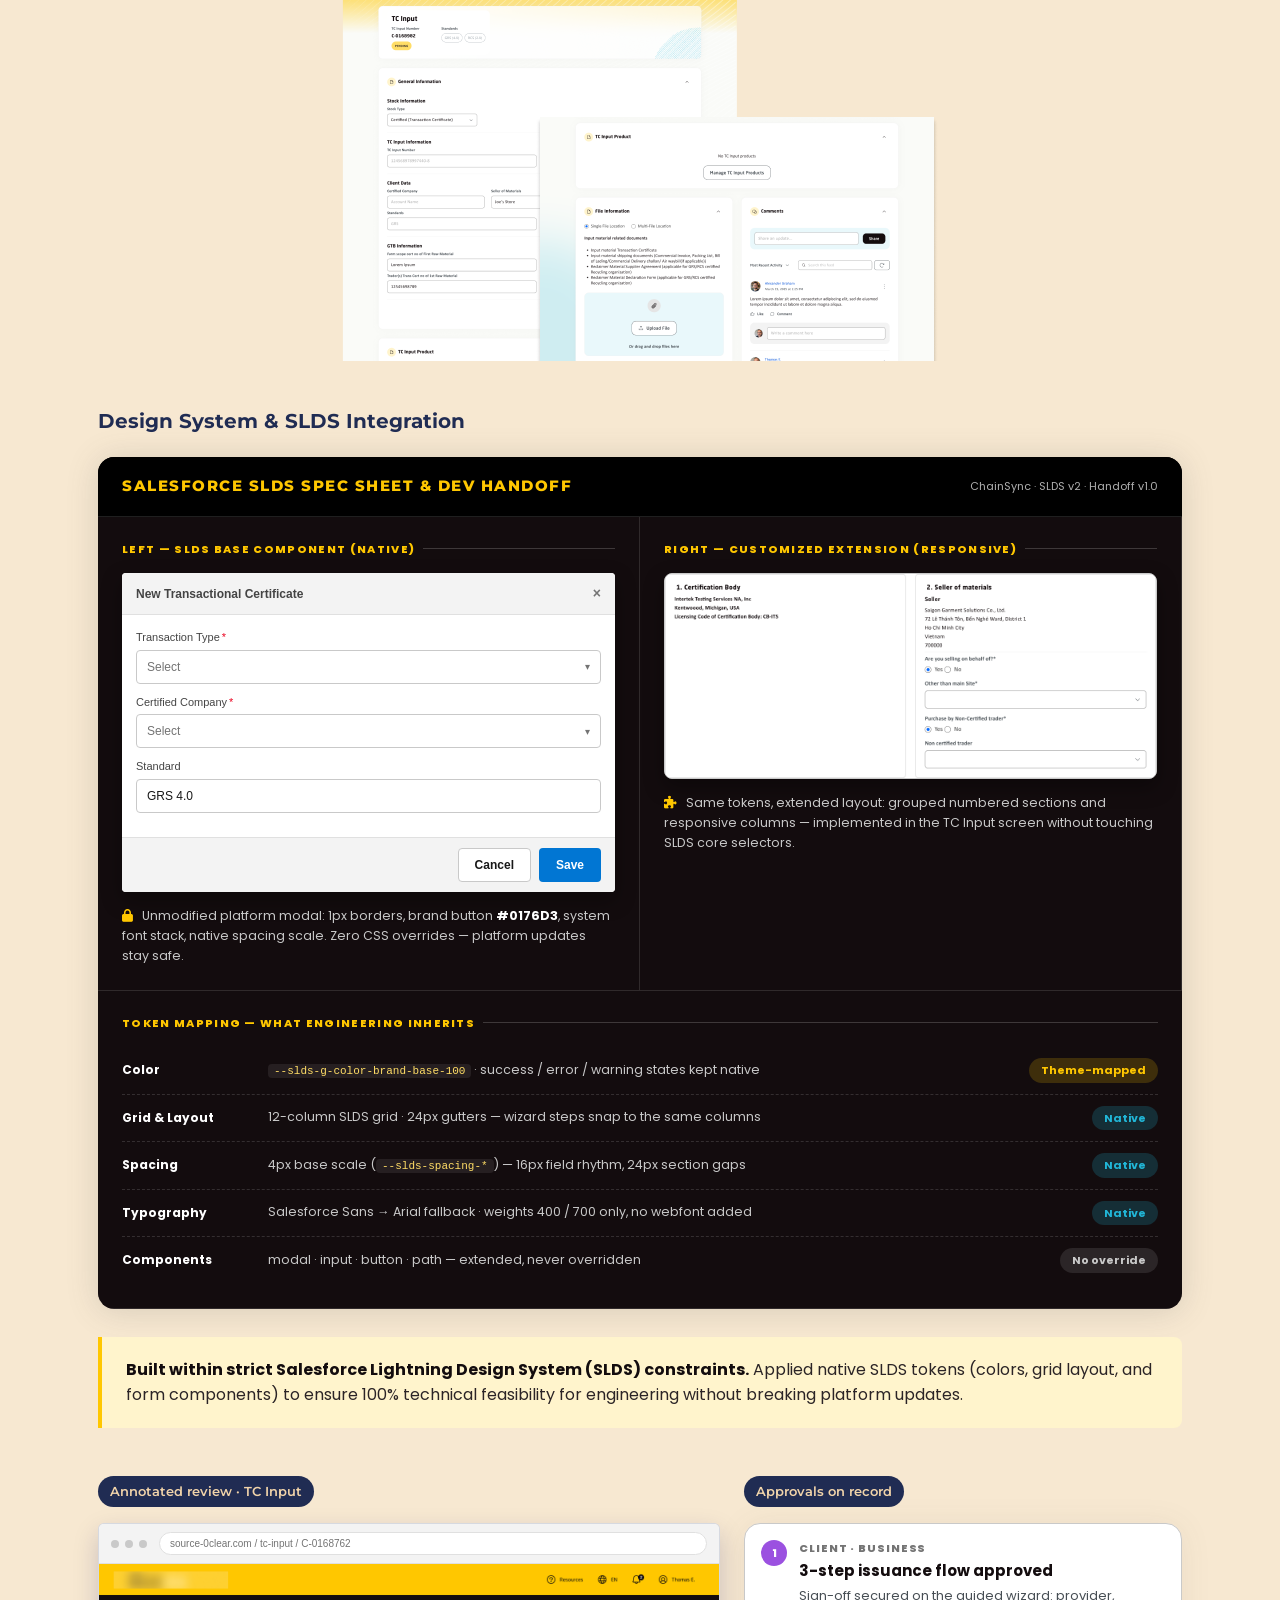
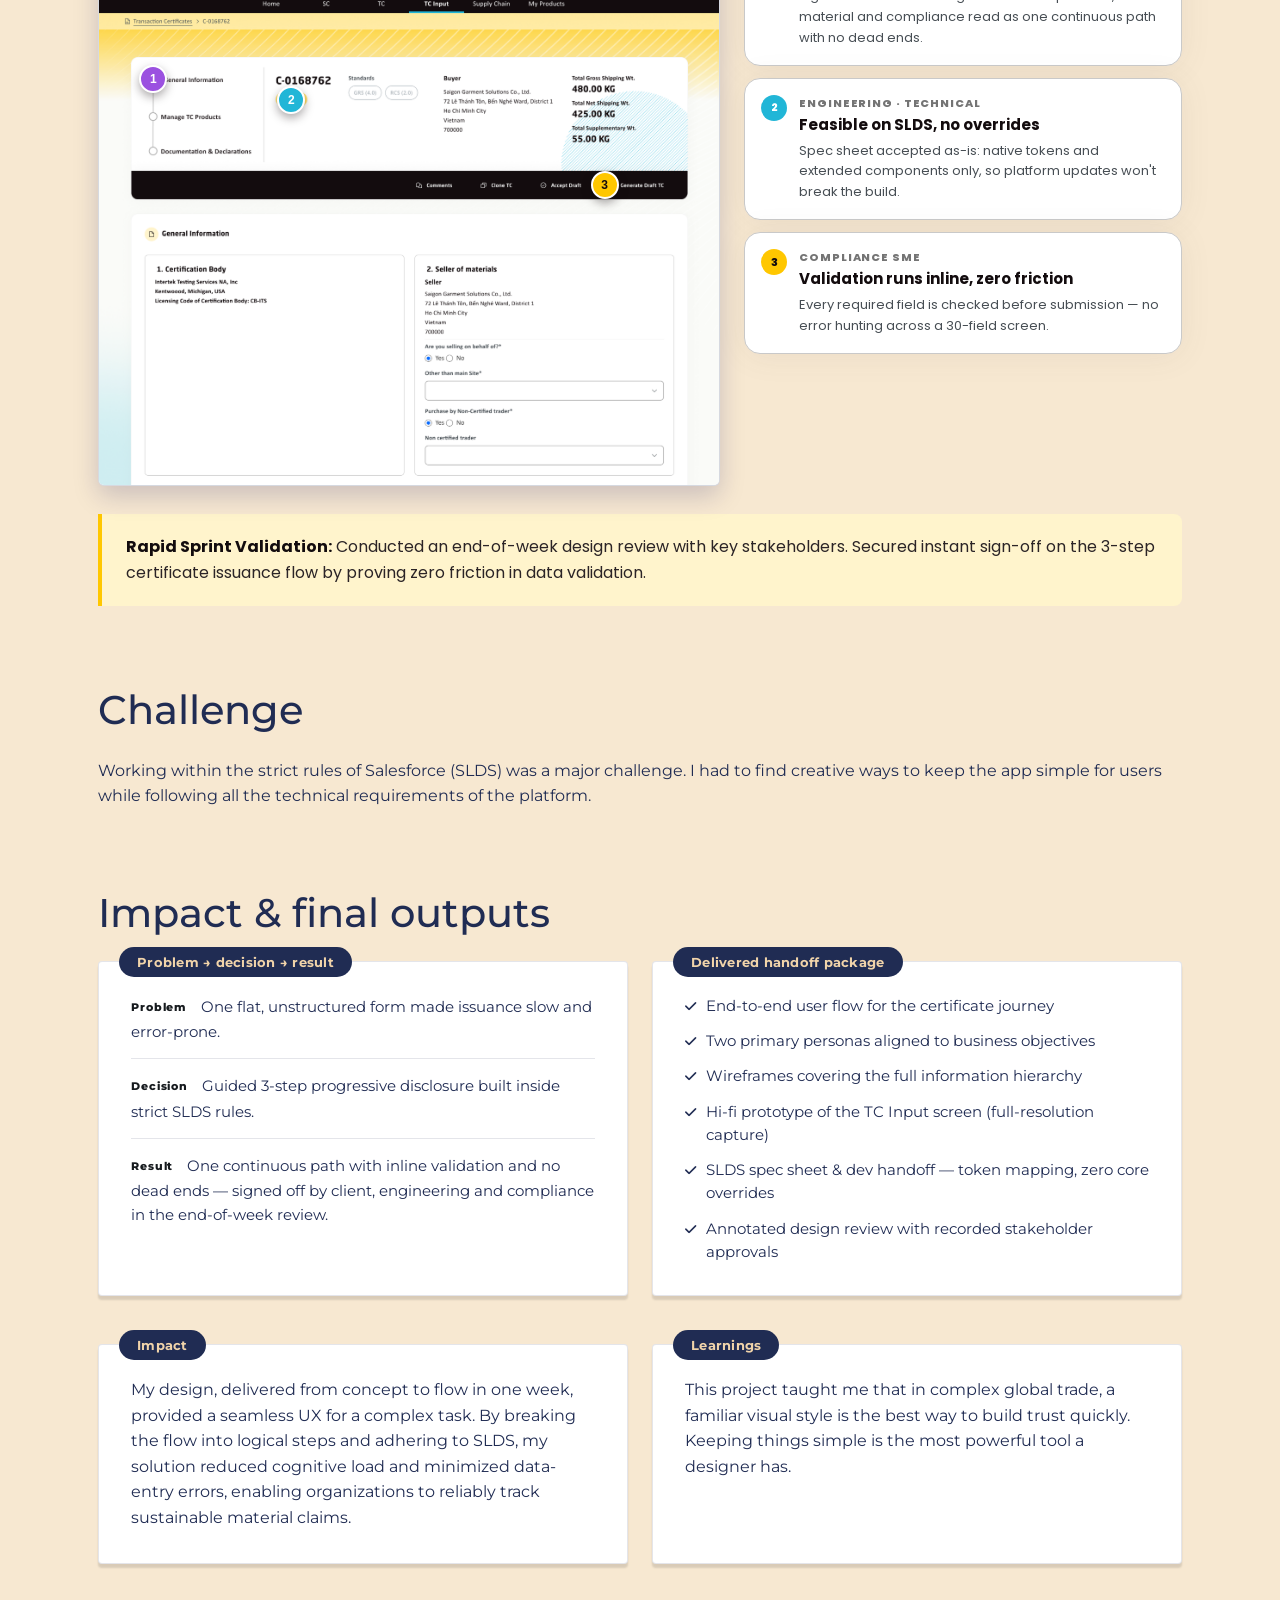
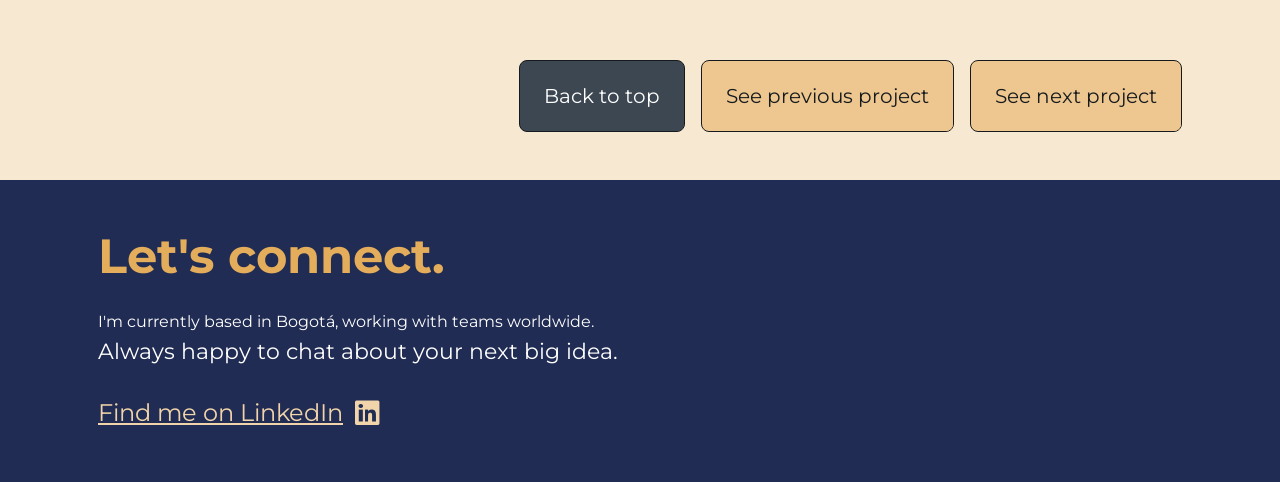
==== commit 391db9a5: "ajustes y actualizacion de contenido del portafolio en general" ====
--- a/chainSync.html
+++ b/chainSync.html
@@ -389,14 +389,36 @@
             </div>
         </section>
 
-        <!-- Final Outputs & End-to-End Results -->
-        <section class="py-5" id="final-outputs">
-            <div class="container-custom">
-                <h2 class="section-stage-title mb-4">Final outputs &amp; end-to-end results</h2>
-                <div class="row g-4">
+        <!-- Challenge Section -->
+        <section class="challenge-section">
+            <div class="container-custom">
+                <h2 class="section-heading">Challenge</h2>
+                <p class="section-text text-left mx-auto" style="max-width: 1148px;">
+                    Working within the strict rules of Salesforce (SLDS) was a major challenge. I had to find creative ways to keep the app simple for users while following all the technical requirements of the platform.
+                </p>
+            </div>
+        </section>
+
+                <!-- Impact & Final Outputs Section (unified closing) -->
+        <section class="py-5" id="impact-outputs">
+            <div class="container-custom">
+                <h2 class="section-heading">Impact &amp; final outputs</h2>
+
+                <!-- End-to-end story + what was delivered -->
+                <div class="row g-4 mb-5">
                     <div class="col-lg-6">
                         <div class="cs-outputs">
-                            <p class="cs-outputs-title">Delivered handoff package</p>
+                            <p class="cs-outputs-chip">Problem → decision → result</p>
+                            <div class="cs-trace">
+                                <p class="cs-trace-step"><span class="mt-tag mt-tag-flush">Problem</span> One flat, unstructured form made issuance slow and error-prone.</p>
+                                <p class="cs-trace-step"><span class="mt-tag mt-tag-flush">Decision</span> Guided 3-step progressive disclosure built inside strict SLDS rules.</p>
+                                <p class="cs-trace-step"><span class="mt-tag mt-tag-flush">Result</span> One continuous path with inline validation and no dead ends — signed off by client, engineering and compliance in the end-of-week review.</p>
+                            </div>
+                        </div>
+                    </div>
+                    <div class="col-lg-6">
+                        <div class="cs-outputs">
+                            <p class="cs-outputs-chip">Delivered handoff package</p>
                             <ul class="cs-outputs-list">
                                 <li><i class="fas fa-check"></i> End-to-end user flow for the certificate journey</li>
                                 <li><i class="fas fa-check"></i> Two primary personas aligned to business objectives</li>
@@ -407,53 +429,25 @@
                             </ul>
                         </div>
                     </div>
+                </div>
+
+                <!-- Effect + lessons -->
+                <div class="row g-4">
                     <div class="col-lg-6">
                         <div class="cs-outputs">
-                            <p class="cs-outputs-title">Problem → decision → result</p>
-                            <div class="cs-trace">
-                                <p class="cs-trace-step"><span class="cs-trace-k">Problem</span> One flat, unstructured form made issuance slow and error-prone.</p>
-                                <p class="cs-trace-step"><span class="cs-trace-k">Decision</span> Guided 3-step progressive disclosure built inside strict SLDS rules.</p>
-                                <p class="cs-trace-step"><span class="cs-trace-k">Result</span> One continuous path with inline validation and no dead ends — signed off by client, engineering and compliance in the end-of-week review.</p>
-                            </div>
-                        </div>
-                    </div>
-                </div>
-            </div>
-        </section>
-
-        <!-- Challenge Section -->
-        <section class="challenge-section">
-            <div class="container-custom">
-                <h2 class="section-heading">Challenge</h2>
-                <p class="section-text text-left mx-auto" style="max-width: 1148px;">
-                    Working within the strict rules of Salesforce (SLDS) was a major challenge. I had to find creative ways to keep the app simple for users while following all the technical requirements of the platform.
-                </p>
-            </div>
-        </section>
-
-        <!-- Impact & Learnings Section -->
-        <section class="py-5">
-            <div class="container-custom">
-                <div class="row g-4">
-                    <div class="col-md-6">
-                        <h2 class="section-heading">Impact</h2>
-                        <p class="section-text">
+                            <h3 class="cs-outputs-chip">Impact</h3>
+                            <p class="section-text">
                             My design, delivered from concept to flow in one week, provided a seamless UX for a complex task. By breaking the flow into logical steps and adhering to SLDS, my solution reduced cognitive load and minimized data-entry errors, enabling organizations to reliably track sustainable material claims.
-                        </p>
-                        <div class="cs-outcome">
-                            <p class="cs-outcome-label">End-to-end result, in short</p>
-                            <ul>
-                                <li>Users move through issuance as one guided path instead of hunting through a single overloaded screen.</li>
-                                <li>Engineering received a token-mapped spec sheet that extends SLDS instead of overriding it.</li>
-                                <li>The design was reviewed and signed off by client, engineering and compliance at the end of the same sprint.</li>
-                            </ul>
-                        </div>
-                    </div>
-                    <div class="col-md-6">
-                        <h2 class="section-heading">Learnings</h2>
-                        <p class="section-text">
+                            </p>
+                        </div>
+                    </div>
+                    <div class="col-lg-6">
+                        <div class="cs-outputs">
+                            <h3 class="cs-outputs-chip">Learnings</h3>
+                            <p class="section-text">
                             This project taught me that in complex global trade, a familiar visual style is the best way to build trust quickly. Keeping things simple is the most powerful tool a designer has.
-                        </p>
+                            </p>
+                        </div>
                     </div>
                 </div>
             </div>
--- a/assets/css/style.css
+++ b/assets/css/style.css
@@ -1906,7 +1906,7 @@
 
 /* ============================================================
    ChainSync case study — additive blocks
-   (design problem & hypothesis · impact outcome · final outputs)
+   (design problem & hypothesis · final outputs)
    ============================================================ */
 
 /* Design problem & hypothesis cards */
@@ -1938,42 +1938,9 @@
     margin-bottom: 0;
 }
 
-/* Impact — end-to-end result list */
-.cs-outcome { margin-top: 20px; }
-.cs-outcome-label {
-    font-size: 13px;
-    font-weight: 600;
-    text-transform: uppercase;
-    letter-spacing: 0.06em;
-    color: var(--color-dark-blue);
-    margin-bottom: 12px;
-}
-.cs-outcome ul {
-    list-style: none;
-    padding-left: 0;
-    margin-bottom: 0;
-}
-.cs-outcome li {
-    position: relative;
-    padding-left: 22px;
-    margin-bottom: 10px;
-    font-size: 15px;
-    line-height: 1.6;
-}
-.cs-outcome li:last-child { margin-bottom: 0; }
-.cs-outcome li::before {
-    content: "";
-    position: absolute;
-    left: 0;
-    top: 8px;
-    width: 8px;
-    height: 8px;
-    border-radius: 50%;
-    background-color: var(--color-dark-blue);
-}
-
 /* Final outputs — handoff package + traceability */
 .cs-outputs {
+    position: relative;
     height: 100%;
     background-color: var(--color-white);
     border: 1px solid rgba(32, 44, 83, 0.12);
@@ -1981,13 +1948,21 @@
     box-shadow: 0 4px 2px rgba(0, 0, 0, 0.12);
     padding: 32px;
 }
-.cs-outputs-title {
+/* Card header chip — overlaps the card's top edge (Step badge style) */
+.cs-outputs-chip {
+    position: absolute;
+    top: -15px;
+    left: 20px;
+    background-color: var(--color-dark-blue);
+    color: var(--color-gold-light);
+    border-radius: 100px;
+    padding: 6px 18px;
+    margin: 0;
     font-size: 13px;
-    font-weight: 600;
-    text-transform: uppercase;
-    letter-spacing: 0.06em;
-    color: var(--color-dark-blue);
-    margin-bottom: 18px;
+    font-weight: 700;
+    letter-spacing: 0.02em;
+    line-height: 1.4;
+    z-index: 1;
 }
 .cs-outputs-list {
     list-style: none;
@@ -2017,20 +1992,8 @@
     border-bottom: 1px solid rgba(32, 44, 83, 0.12);
 }
 .cs-trace-step:first-child { padding-top: 0; }
+.cs-trace-step .mt-tag { margin-bottom: 0; vertical-align: 1px; }
 .cs-trace-step:last-child { border-bottom: none; padding-bottom: 0; }
-.cs-trace-k {
-    display: inline-block;
-    background-color: var(--color-dark-blue);
-    color: var(--color-gold-light);
-    border-radius: 100px;
-    padding: 2px 10px;
-    margin-right: 8px;
-    font-size: 12px;
-    font-weight: 600;
-    text-transform: uppercase;
-    letter-spacing: 0.05em;
-    vertical-align: 1px;
-}
 
 @media (max-width: 767.98px) {
     .cs-outputs { padding: 22px; }
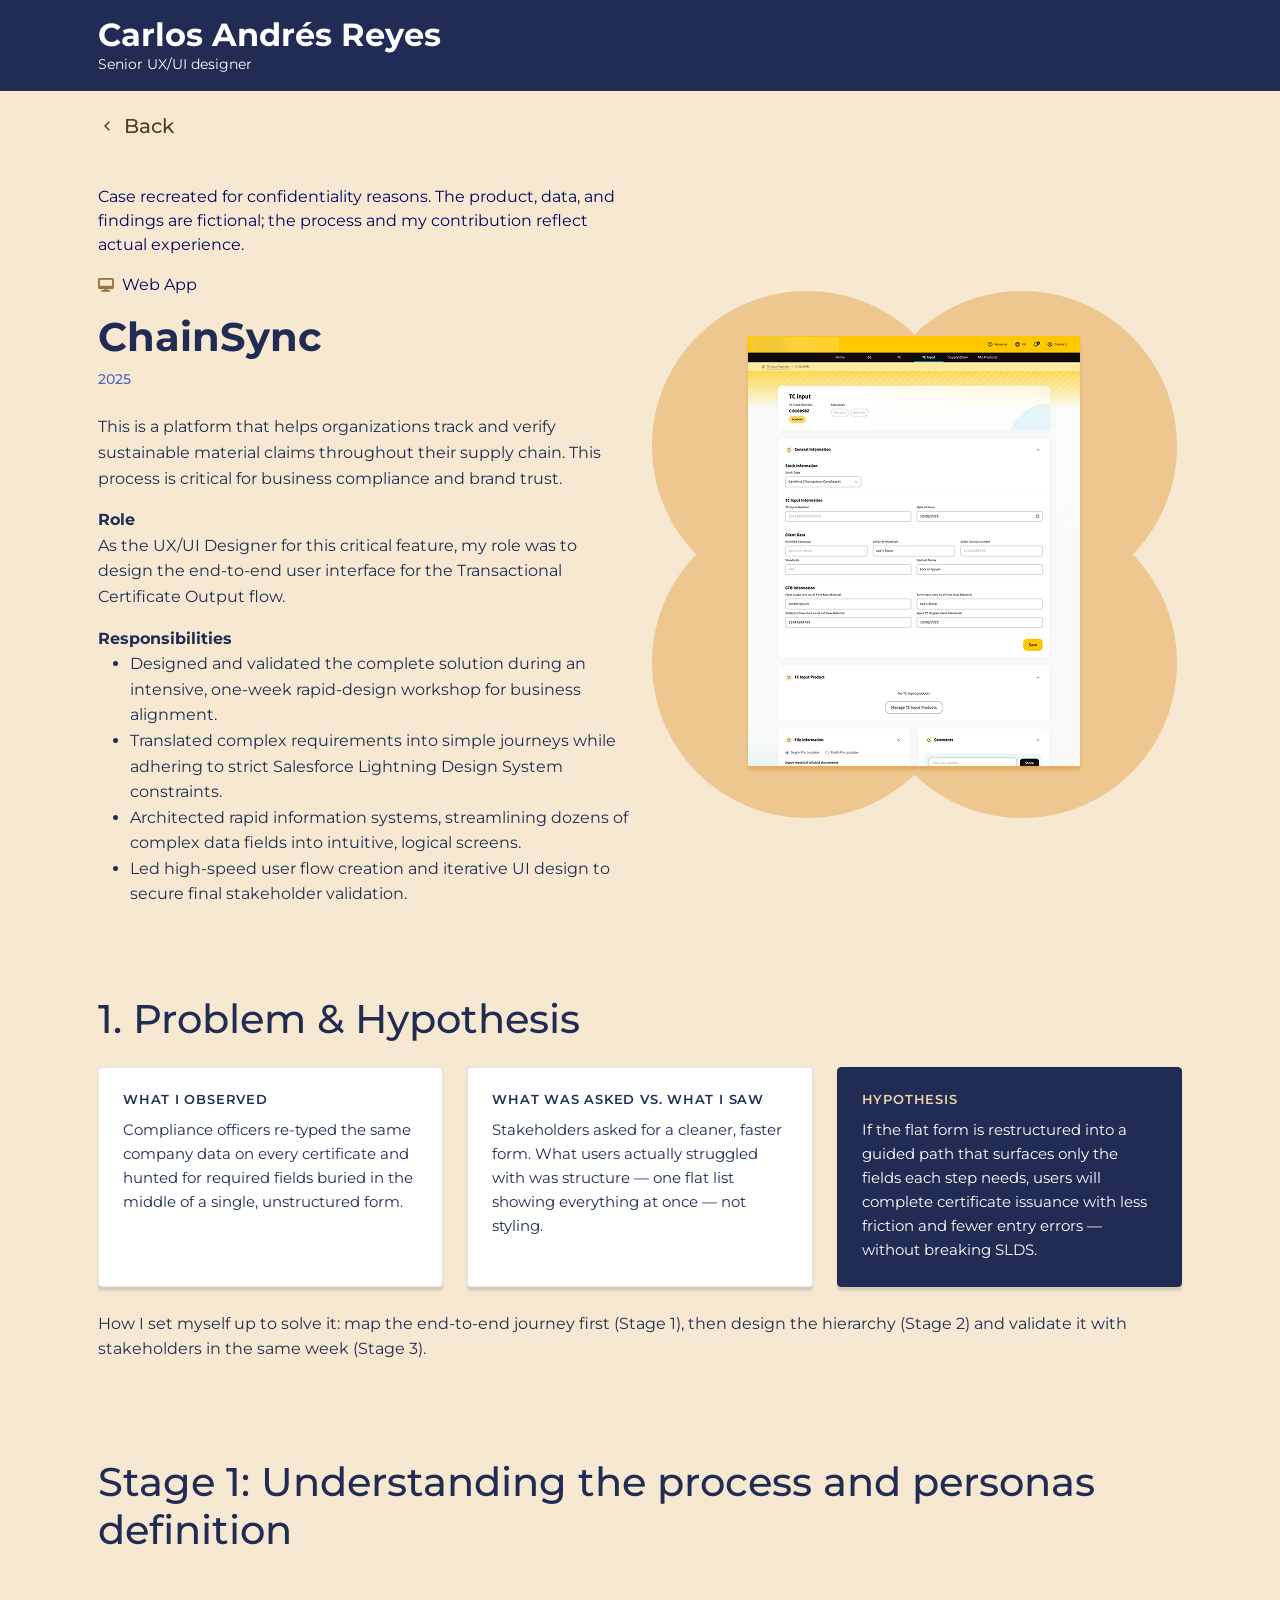
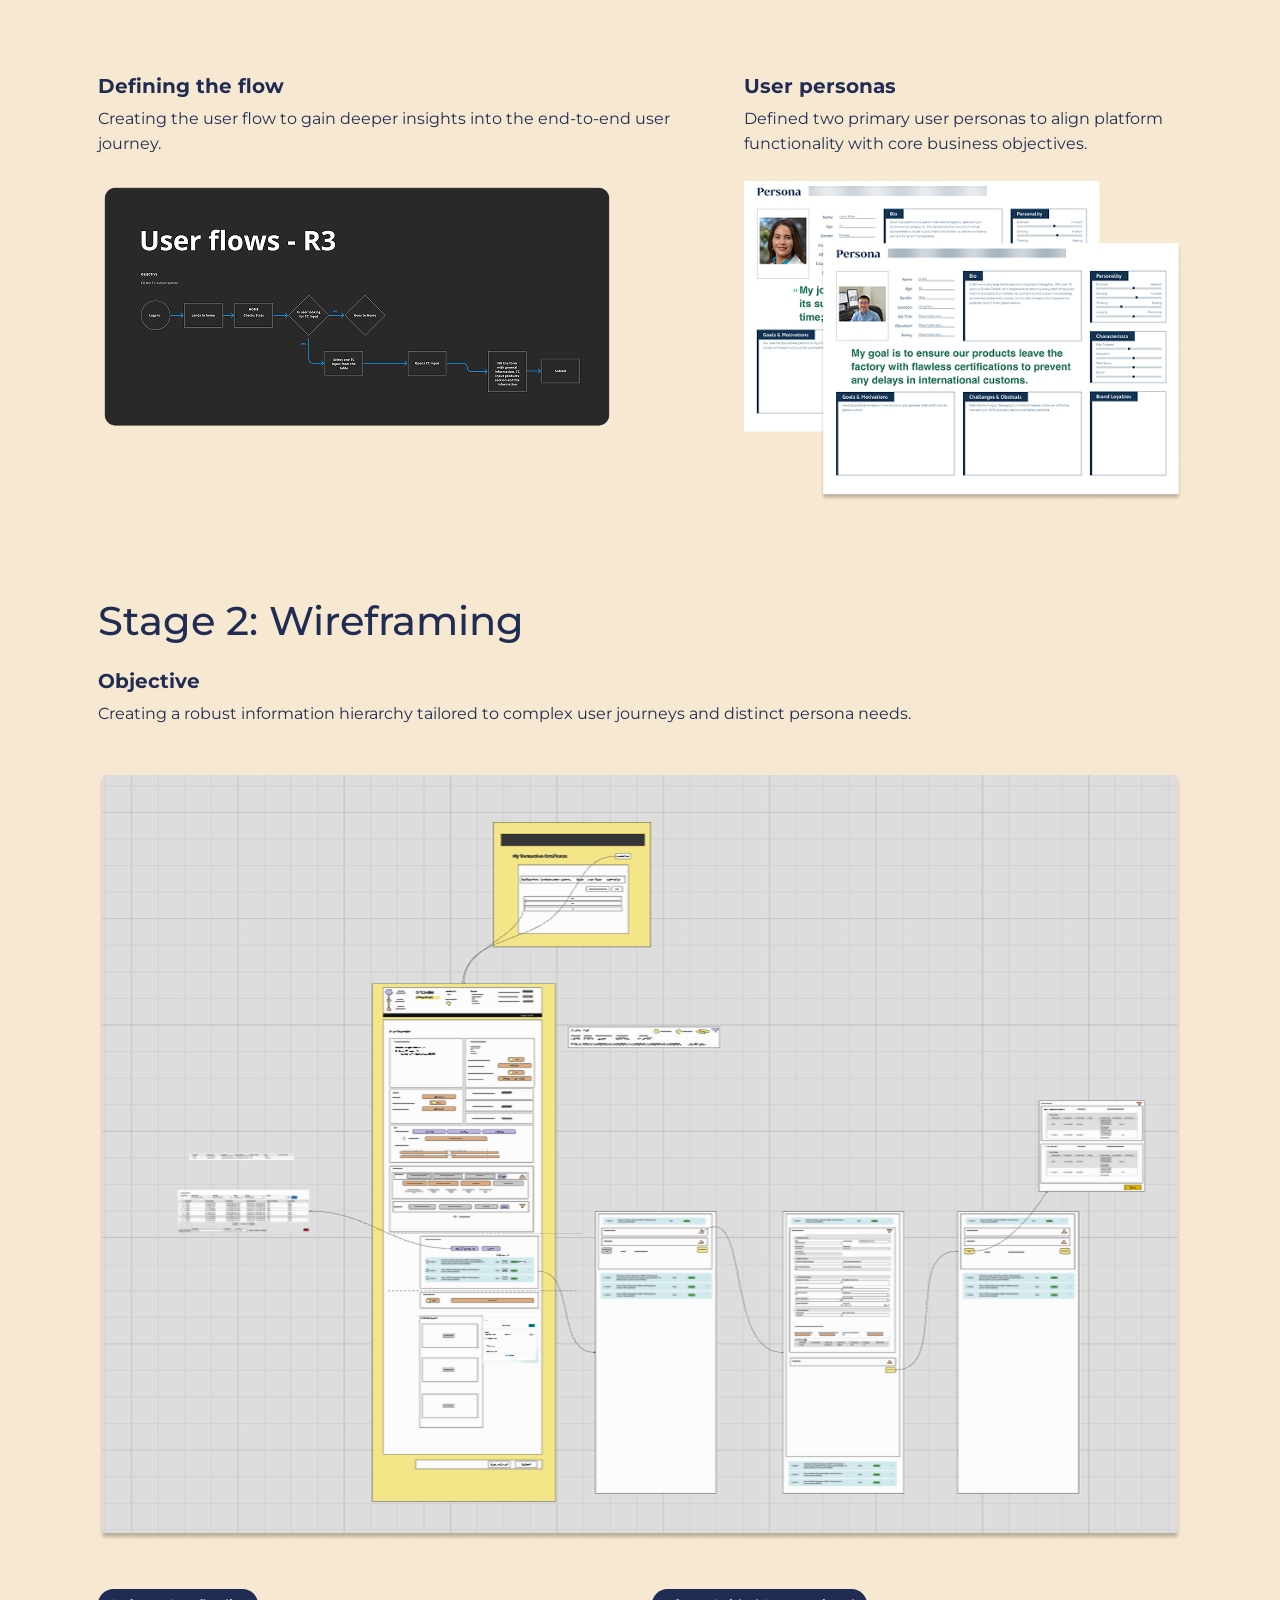
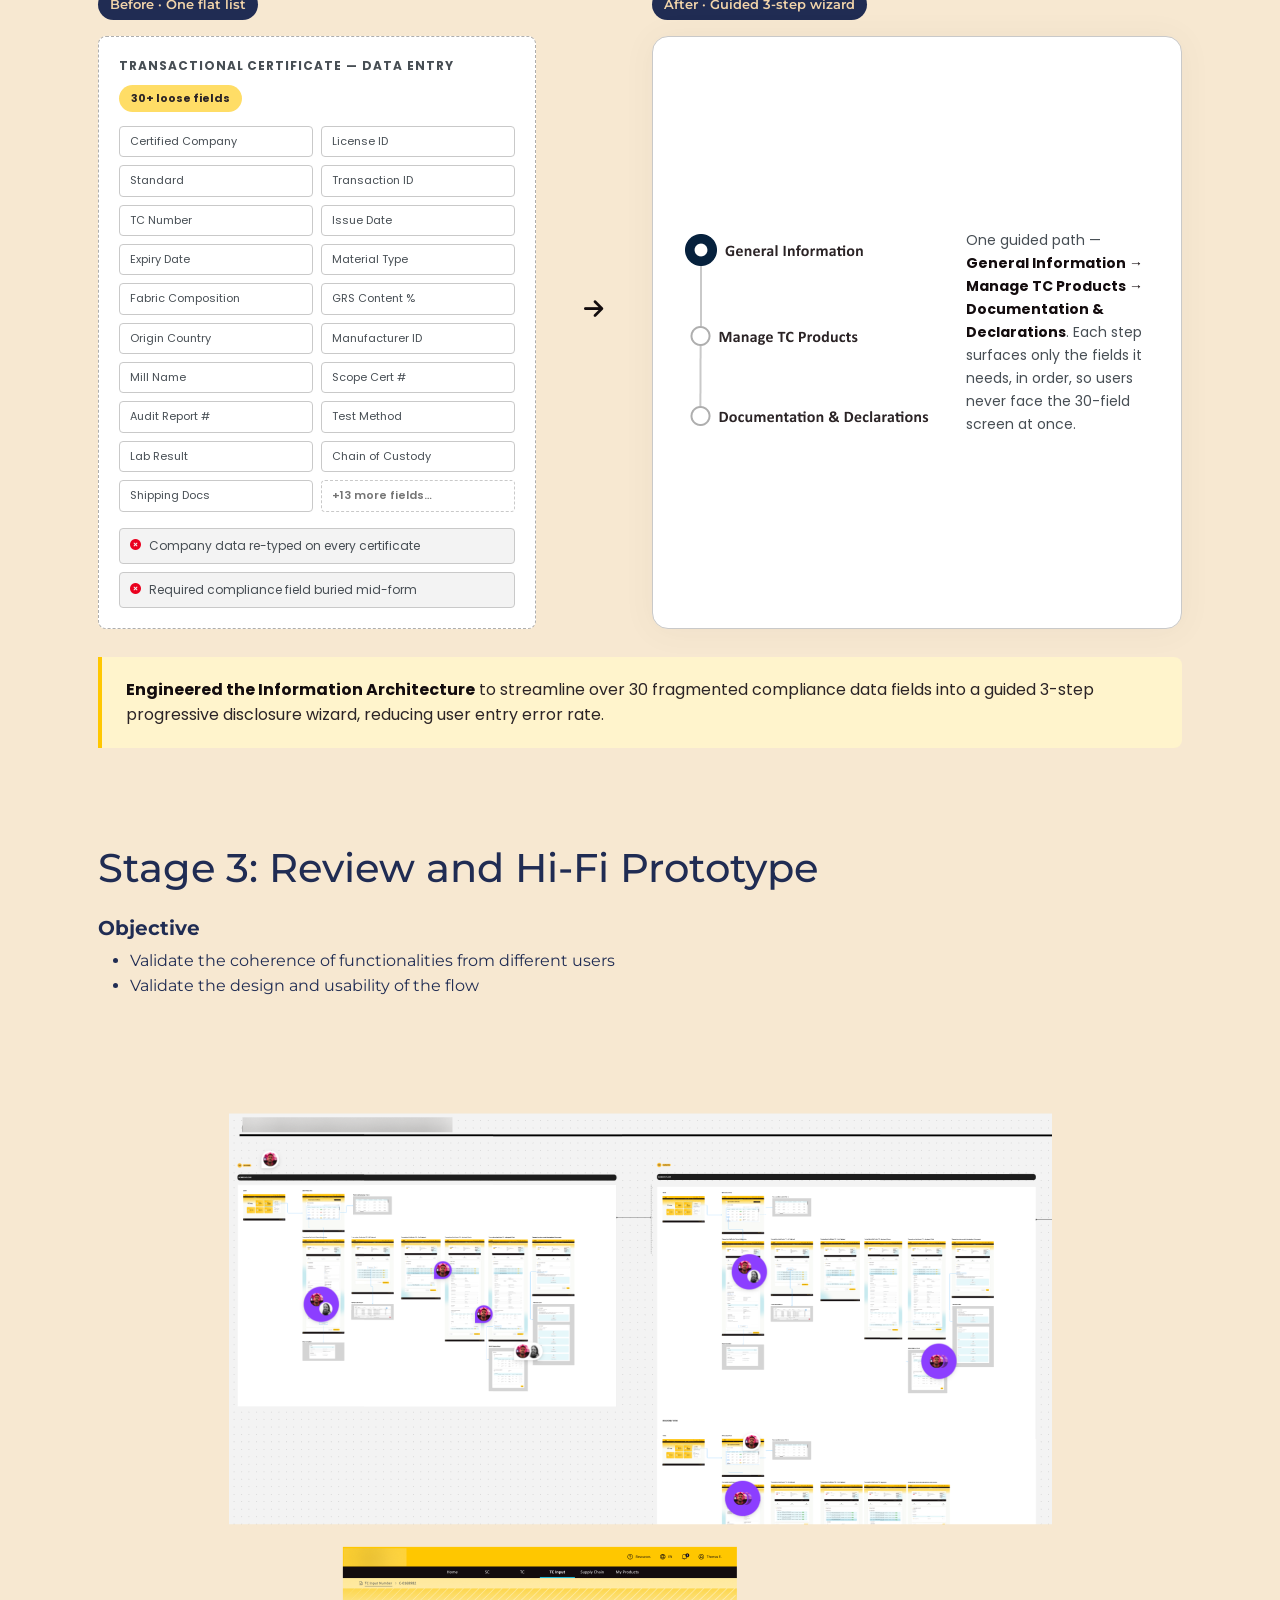
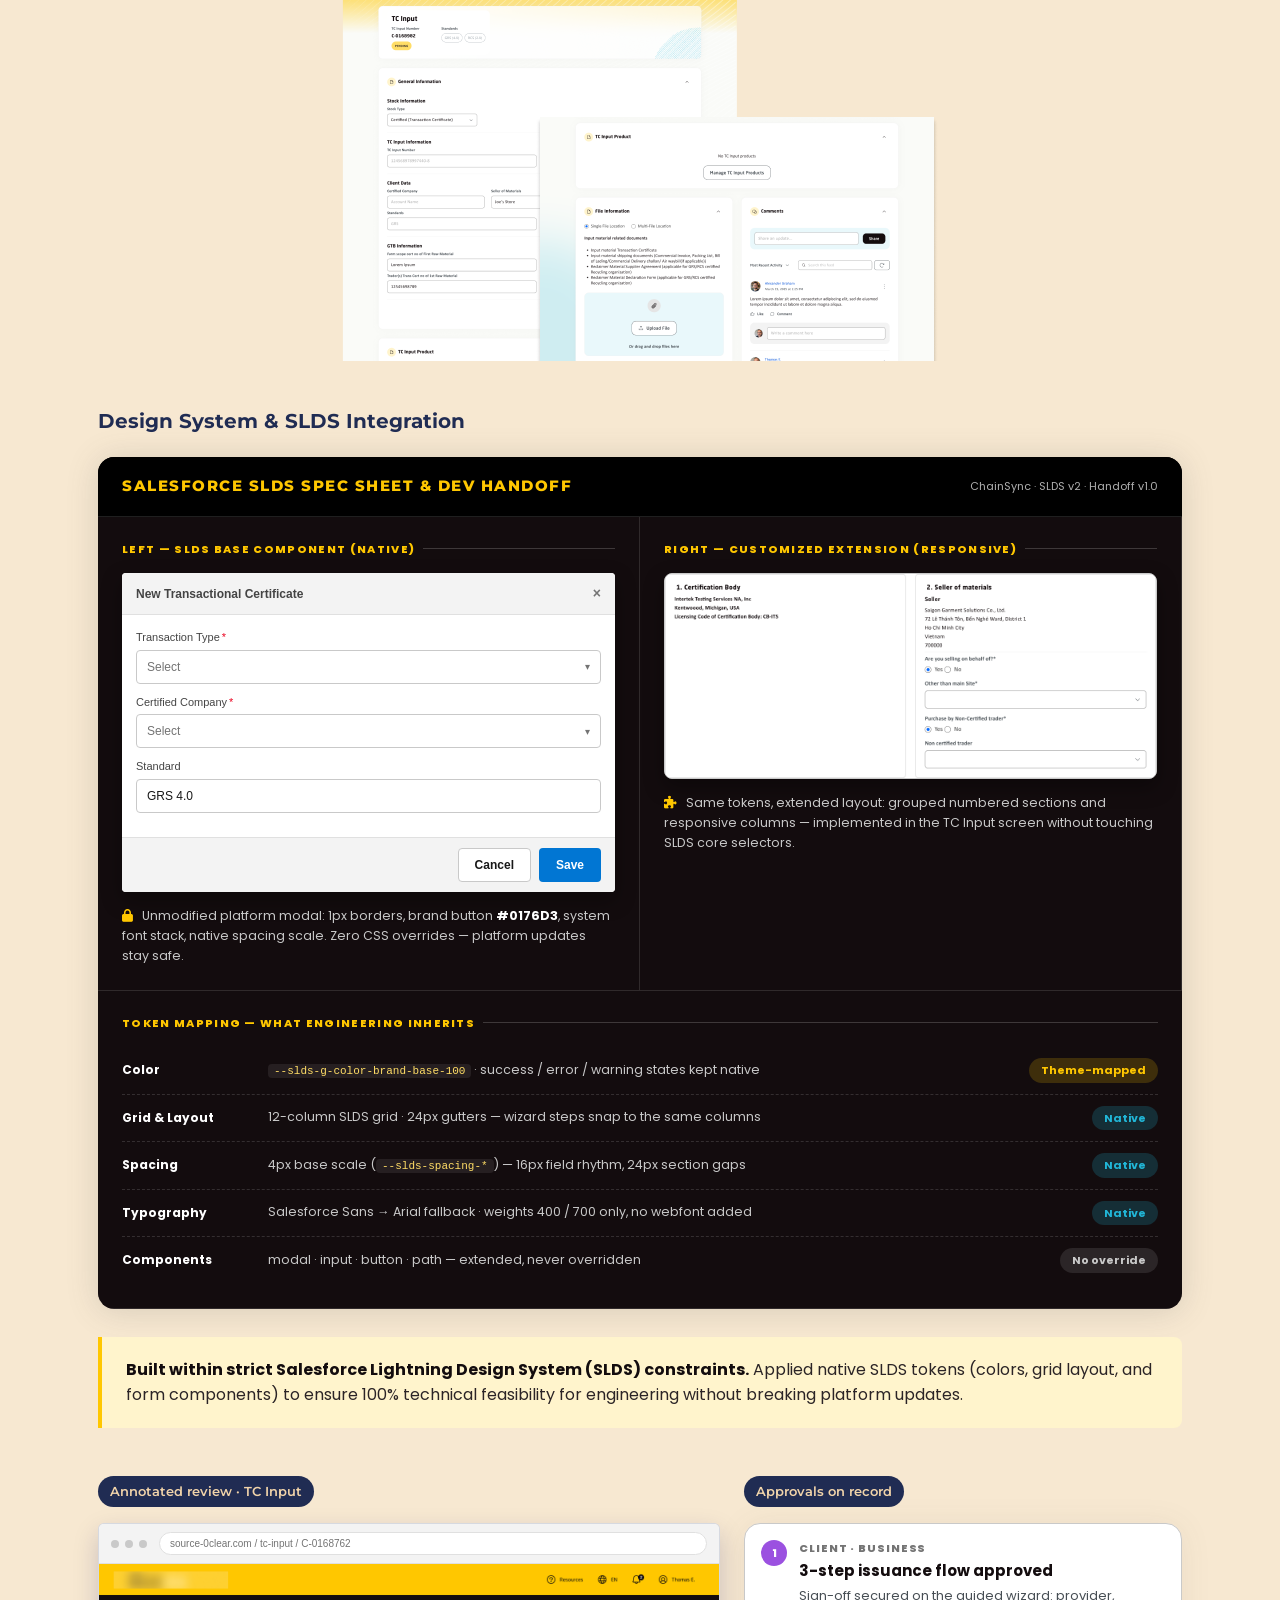
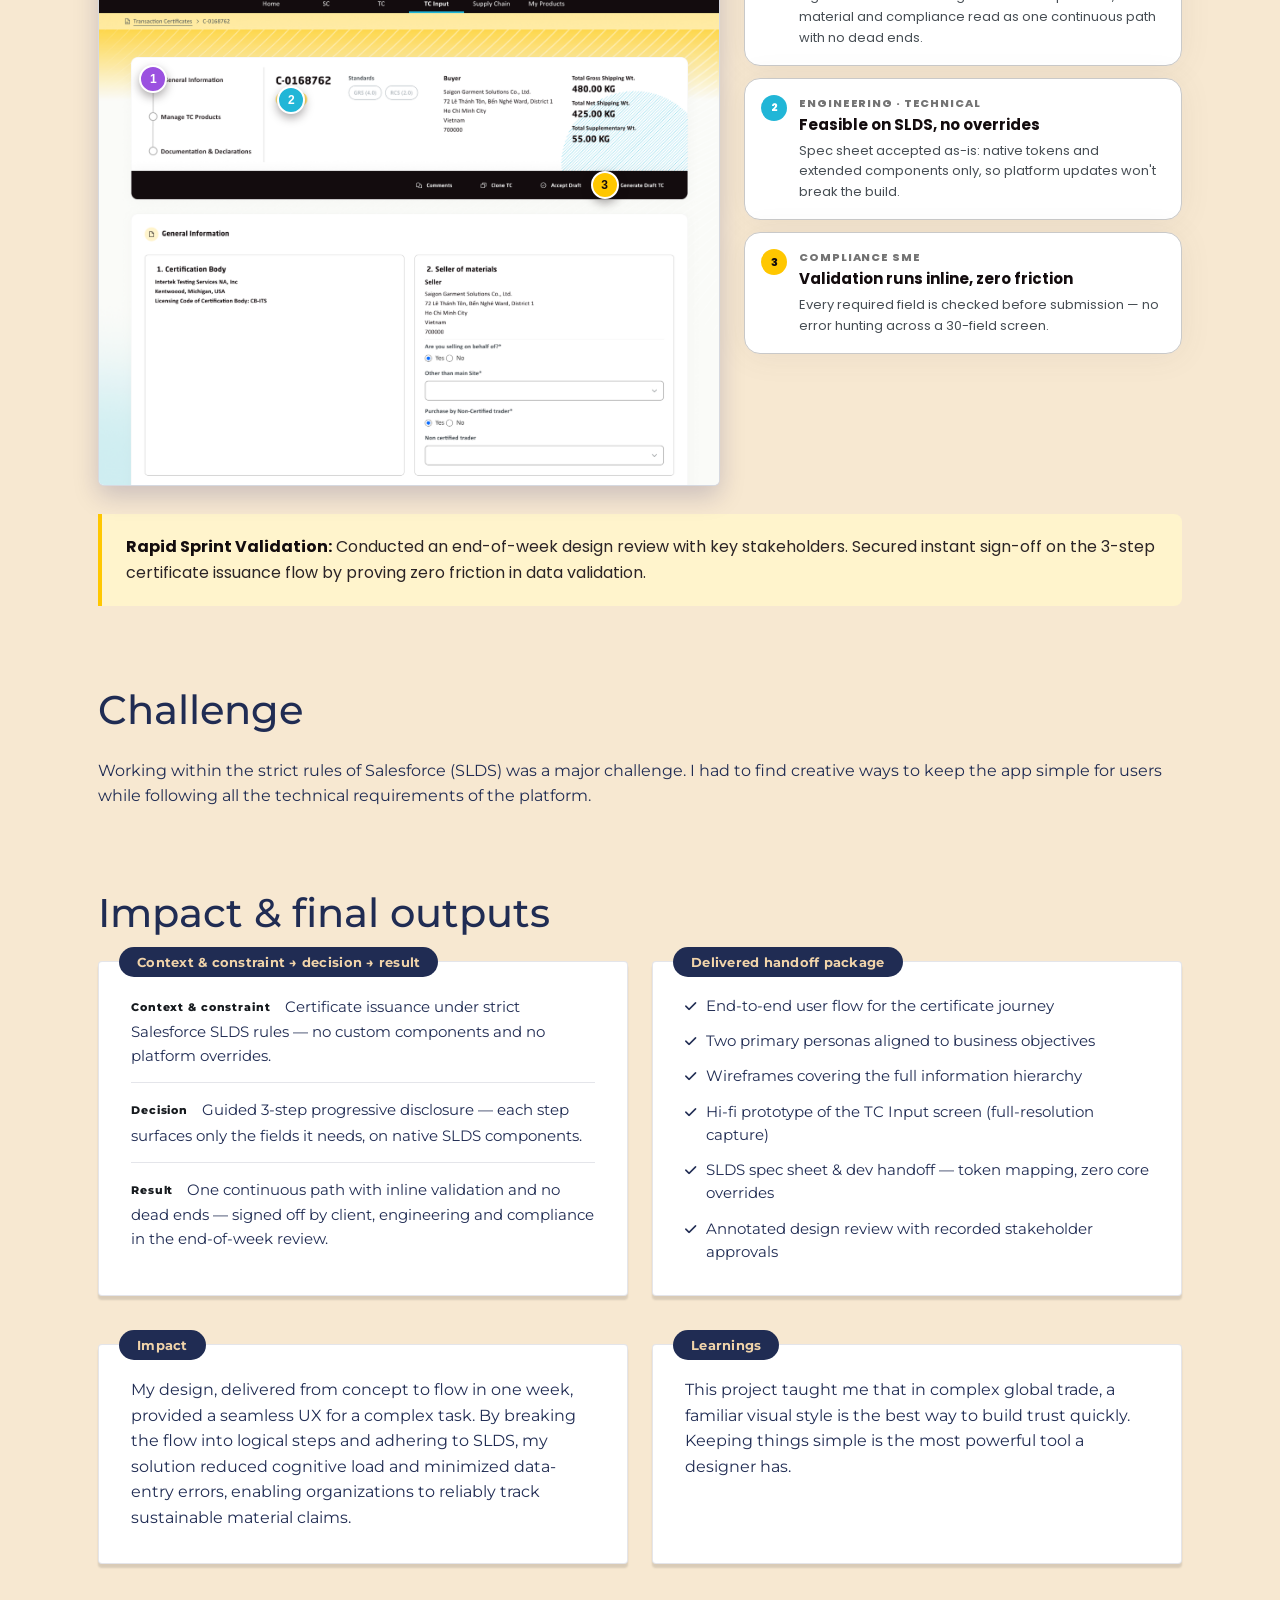
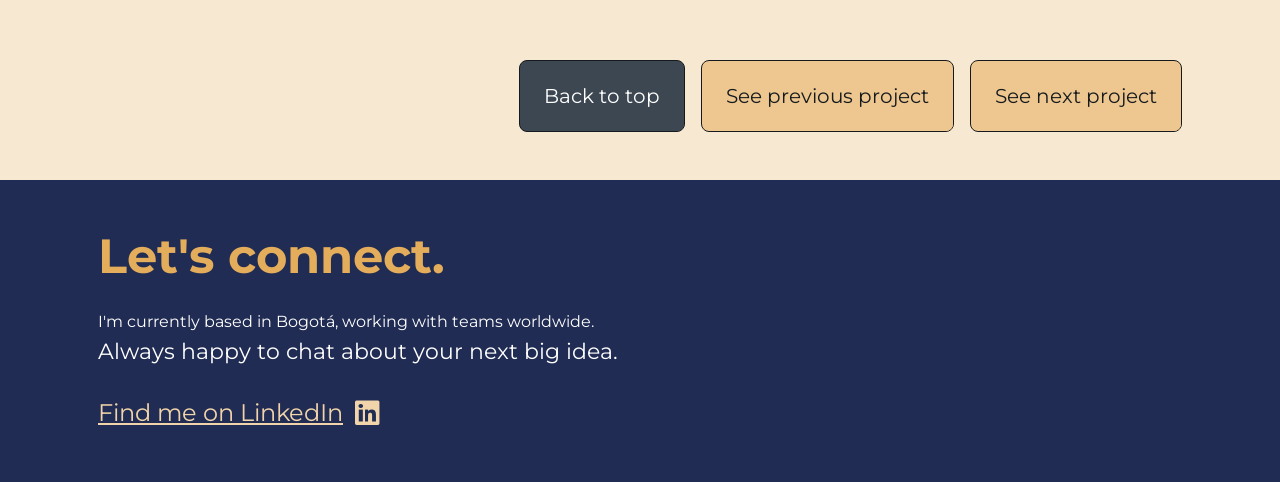
==== commit 3416f4b9: "cambios generales en la pagina web" ====
--- a/chainSync.html
+++ b/chainSync.html
@@ -106,10 +106,10 @@
             </div>
         </section>
 
-        <!-- Design Problem & Hypothesis -->
+        <!-- Stage 1: Problem & Hypothesis -->
         <section class="py-5" id="design-problem">
             <div class="container-custom">
-                <h2 class="section-stage-title mb-4">The design problem &amp; hypothesis</h2>
+                <h2 class="section-stage-title mb-4">1. Problem &amp; Hypothesis</h2>
                 <div class="row g-4">
                     <div class="col-lg-4">
                         <div class="cs-problem-card">
@@ -408,10 +408,10 @@
                 <div class="row g-4 mb-5">
                     <div class="col-lg-6">
                         <div class="cs-outputs">
-                            <p class="cs-outputs-chip">Problem → decision → result</p>
+                            <p class="cs-outputs-chip">Context &amp; constraint → decision → result</p>
                             <div class="cs-trace">
-                                <p class="cs-trace-step"><span class="mt-tag mt-tag-flush">Problem</span> One flat, unstructured form made issuance slow and error-prone.</p>
-                                <p class="cs-trace-step"><span class="mt-tag mt-tag-flush">Decision</span> Guided 3-step progressive disclosure built inside strict SLDS rules.</p>
+                                <p class="cs-trace-step"><span class="mt-tag mt-tag-flush">Context &amp; constraint</span> Certificate issuance under strict Salesforce SLDS rules — no custom components and no platform overrides.</p>
+                                <p class="cs-trace-step"><span class="mt-tag mt-tag-flush">Decision</span> Guided 3-step progressive disclosure — each step surfaces only the fields it needs, on native SLDS components.</p>
                                 <p class="cs-trace-step"><span class="mt-tag mt-tag-flush">Result</span> One continuous path with inline validation and no dead ends — signed off by client, engineering and compliance in the end-of-week review.</p>
                             </div>
                         </div>
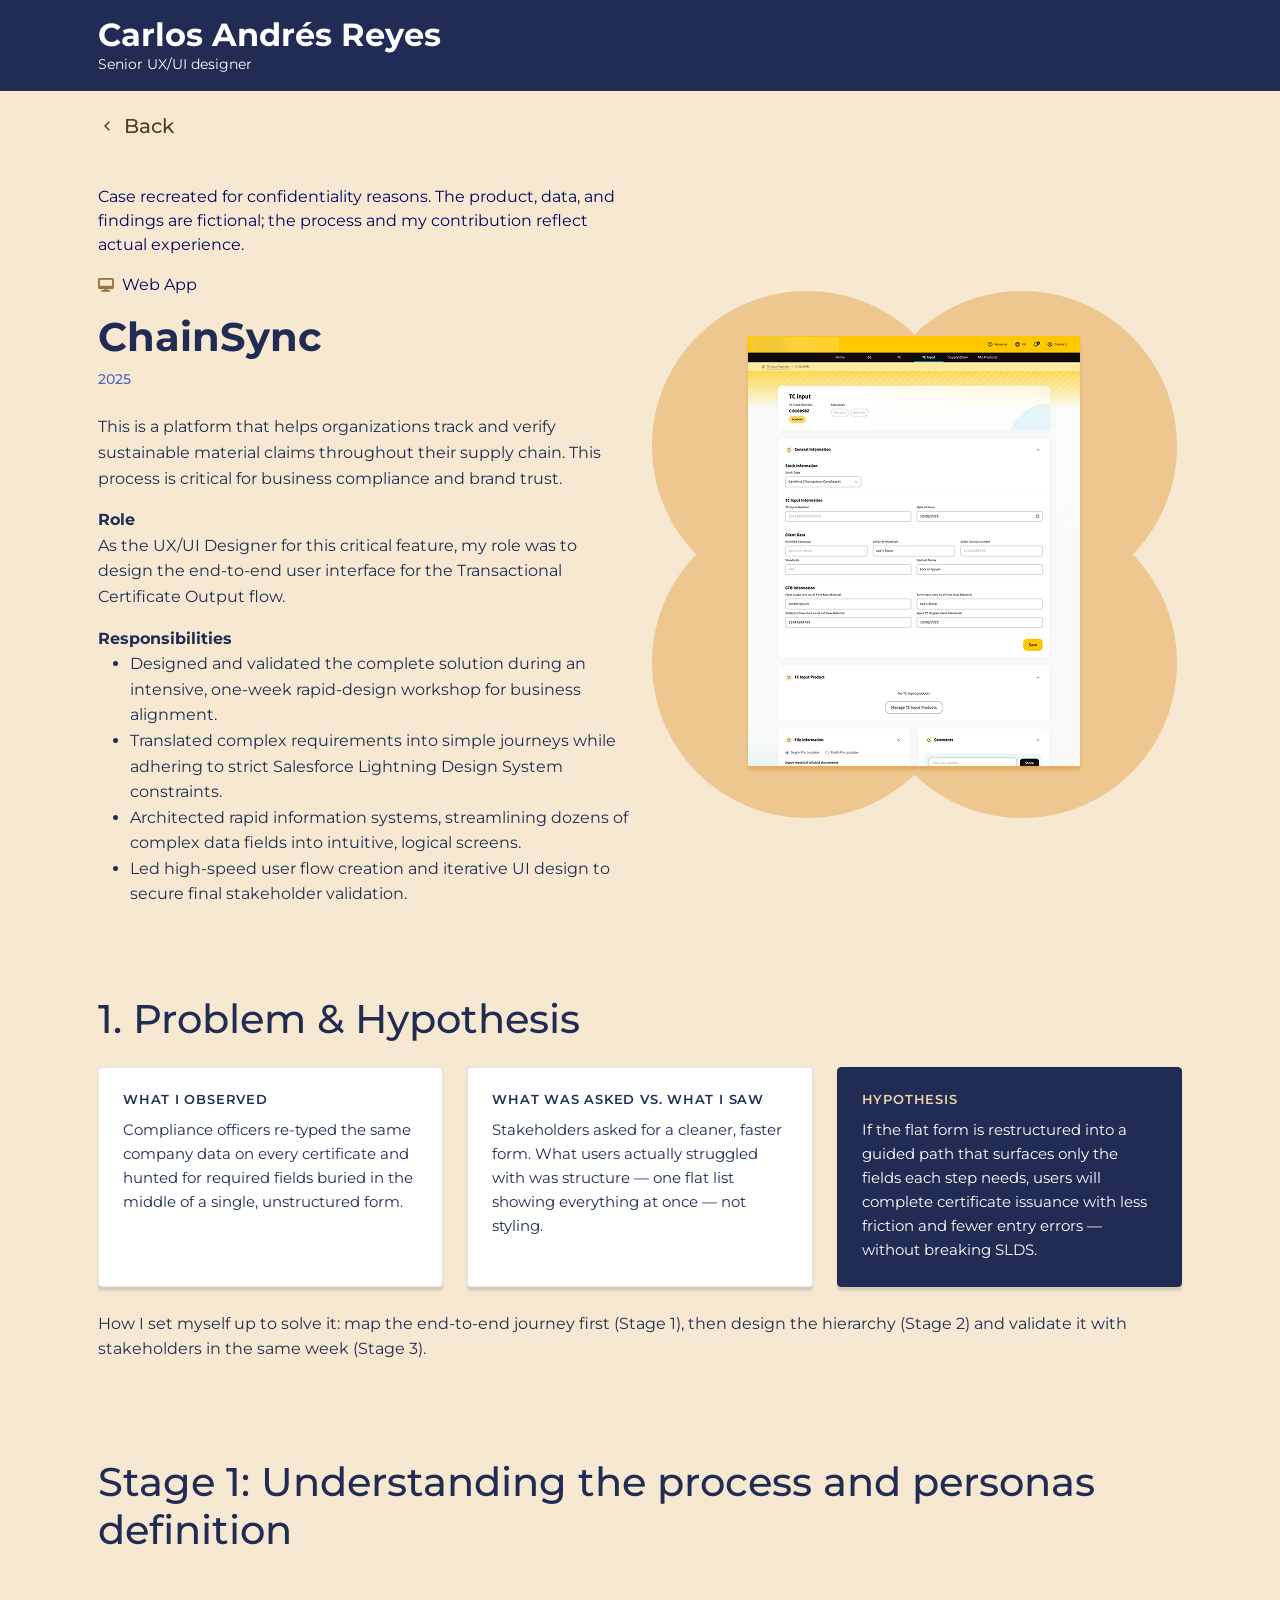
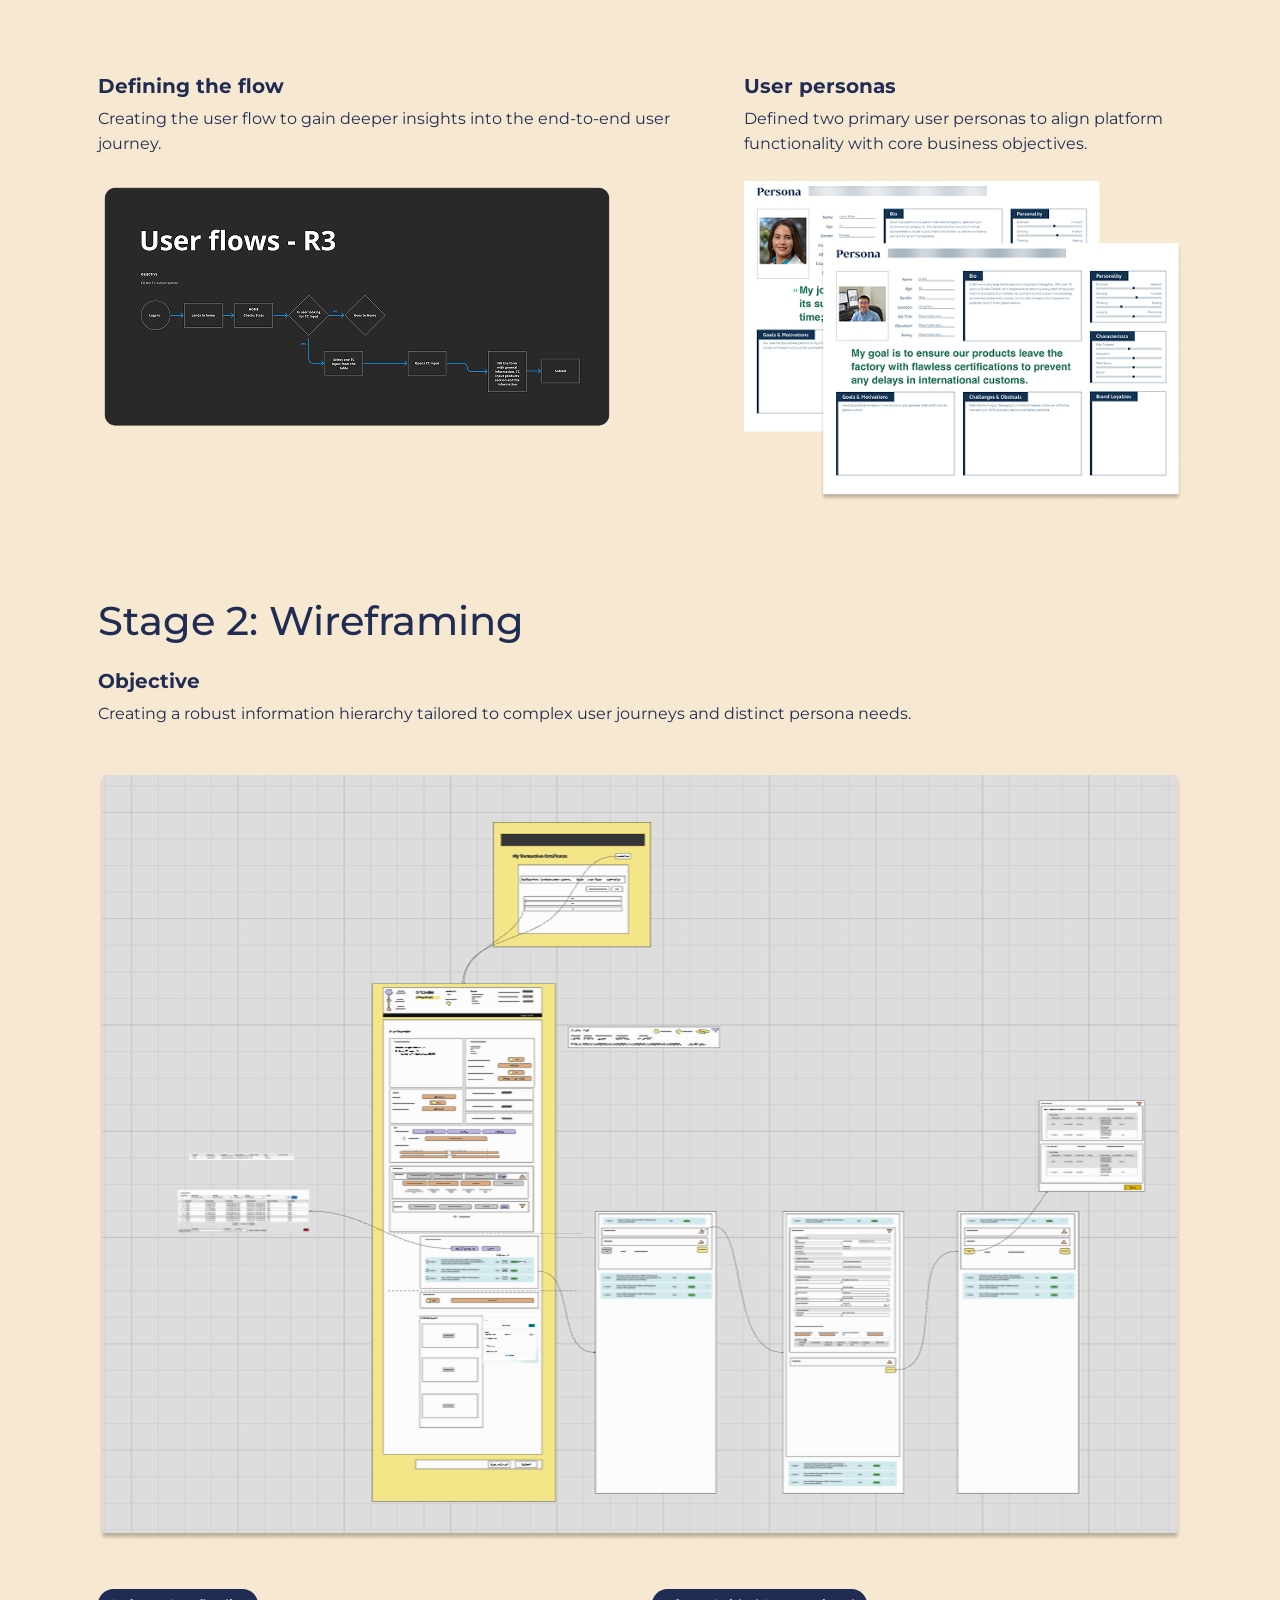
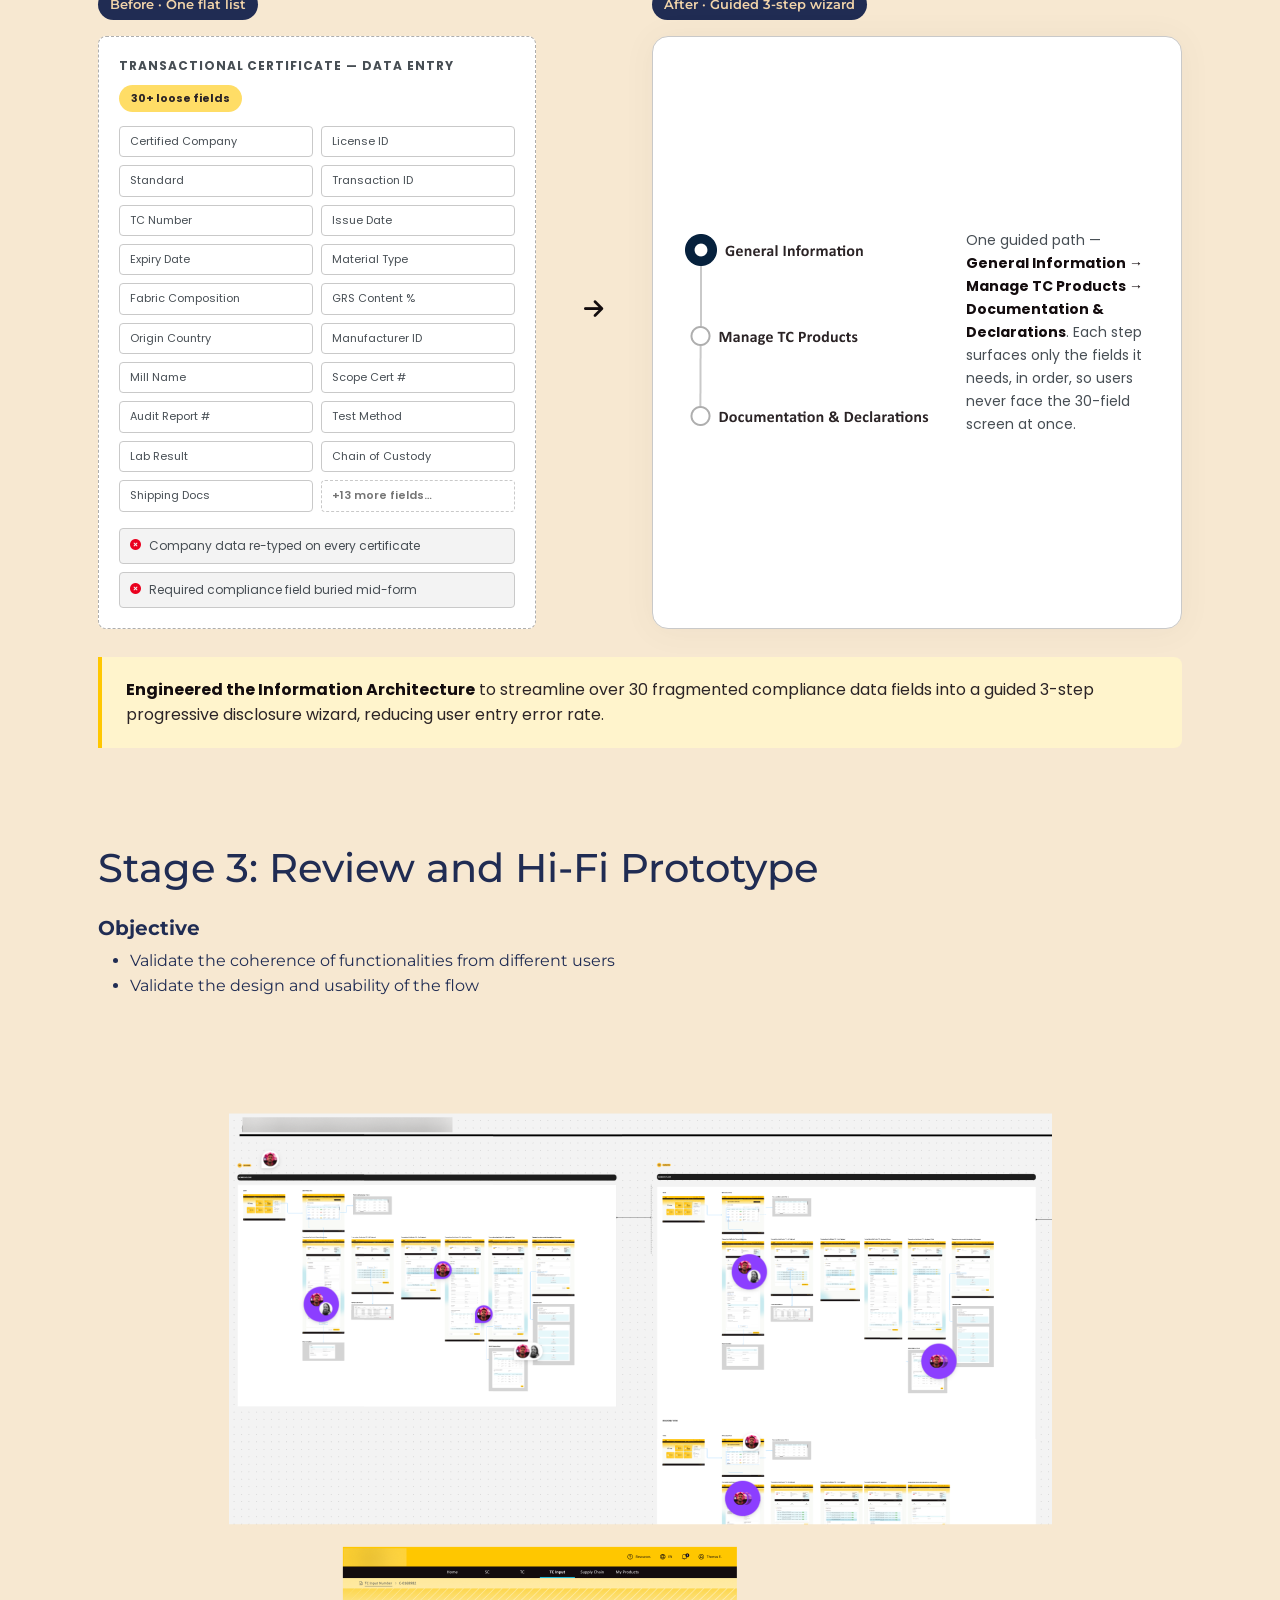
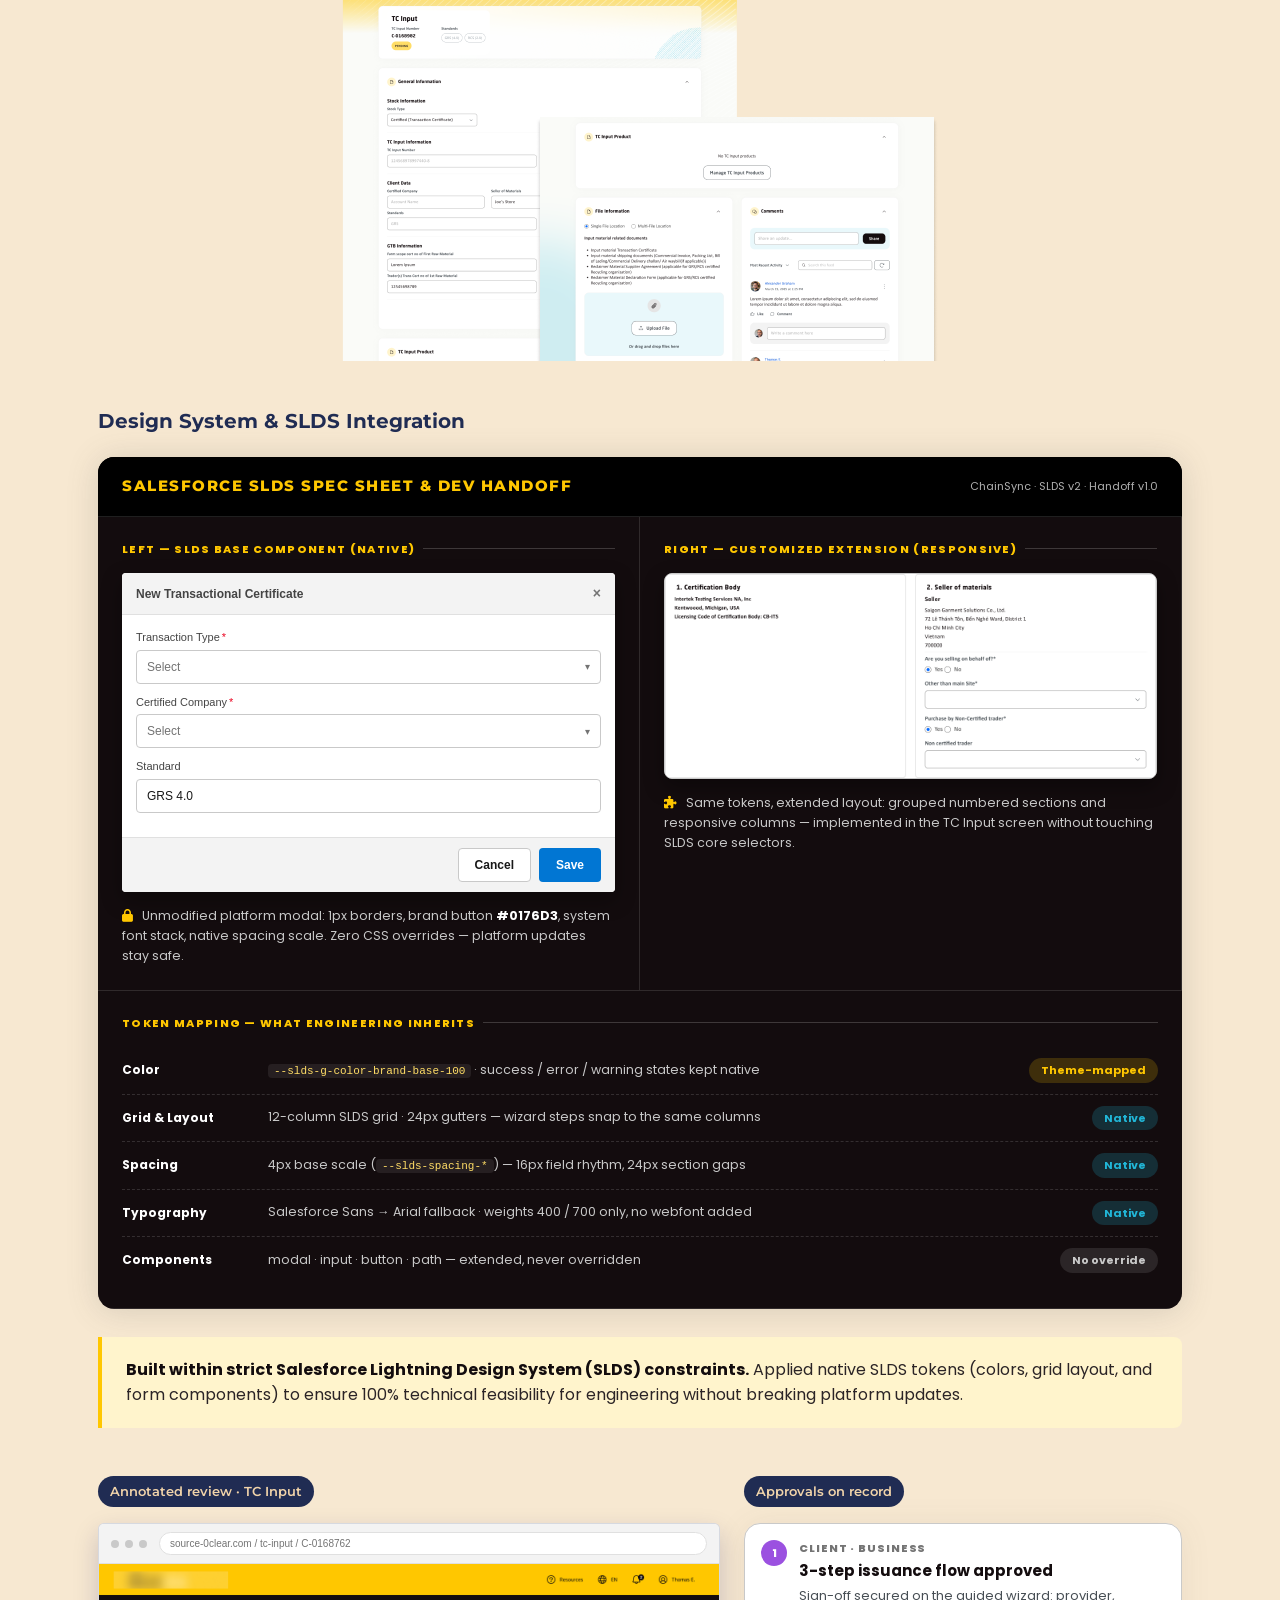
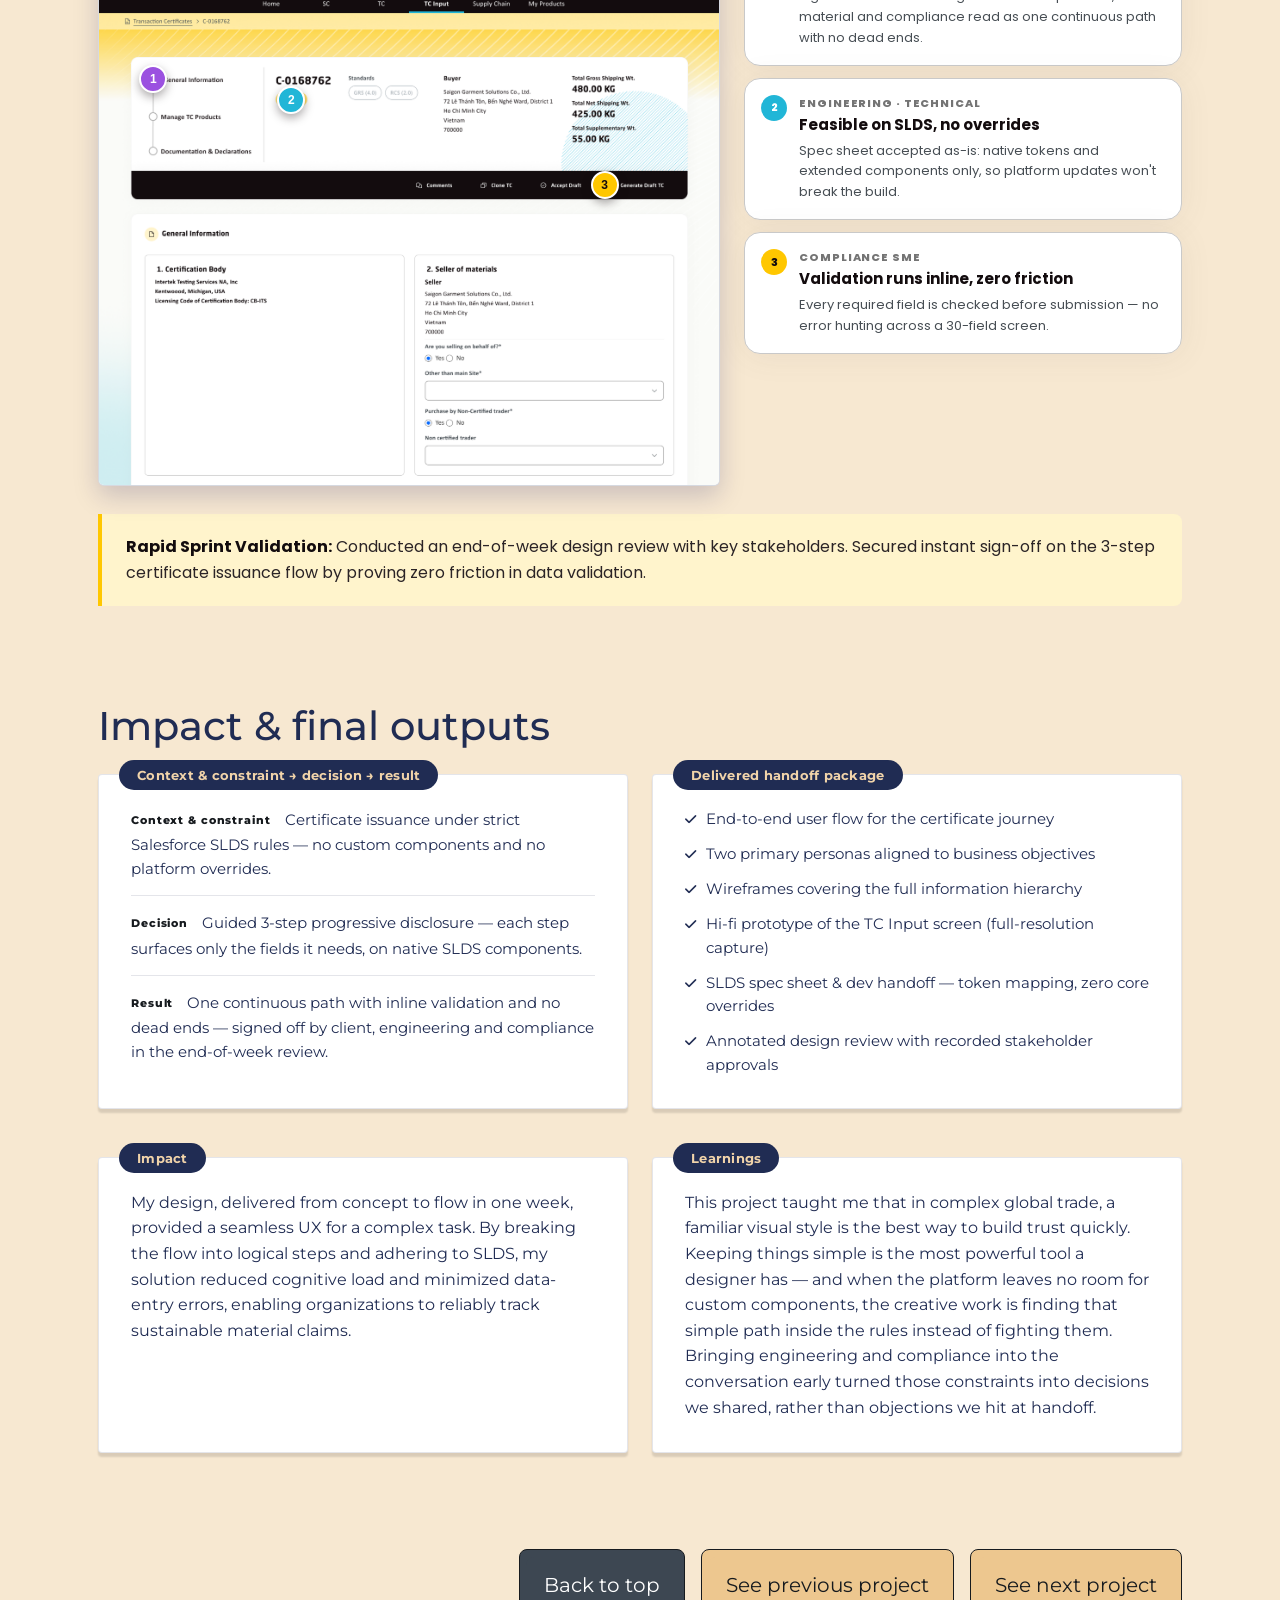
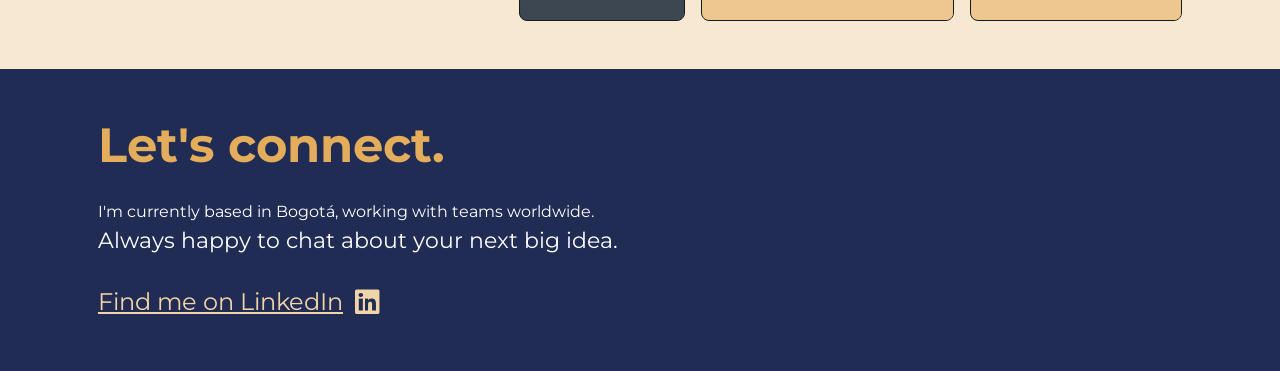
==== commit 0d3e09fa: "ajustes generales del portafolio" ====
--- a/chainSync.html
+++ b/chainSync.html
@@ -389,16 +389,6 @@
             </div>
         </section>
 
-        <!-- Challenge Section -->
-        <section class="challenge-section">
-            <div class="container-custom">
-                <h2 class="section-heading">Challenge</h2>
-                <p class="section-text text-left mx-auto" style="max-width: 1148px;">
-                    Working within the strict rules of Salesforce (SLDS) was a major challenge. I had to find creative ways to keep the app simple for users while following all the technical requirements of the platform.
-                </p>
-            </div>
-        </section>
-
                 <!-- Impact & Final Outputs Section (unified closing) -->
         <section class="py-5" id="impact-outputs">
             <div class="container-custom">
@@ -445,7 +435,7 @@
                         <div class="cs-outputs">
                             <h3 class="cs-outputs-chip">Learnings</h3>
                             <p class="section-text">
-                            This project taught me that in complex global trade, a familiar visual style is the best way to build trust quickly. Keeping things simple is the most powerful tool a designer has.
+                            This project taught me that in complex global trade, a familiar visual style is the best way to build trust quickly. Keeping things simple is the most powerful tool a designer has — and when the platform leaves no room for custom components, the creative work is finding that simple path inside the rules instead of fighting them. Bringing engineering and compliance into the conversation early turned those constraints into decisions we shared, rather than objections we hit at handoff.
                             </p>
                         </div>
                     </div>
